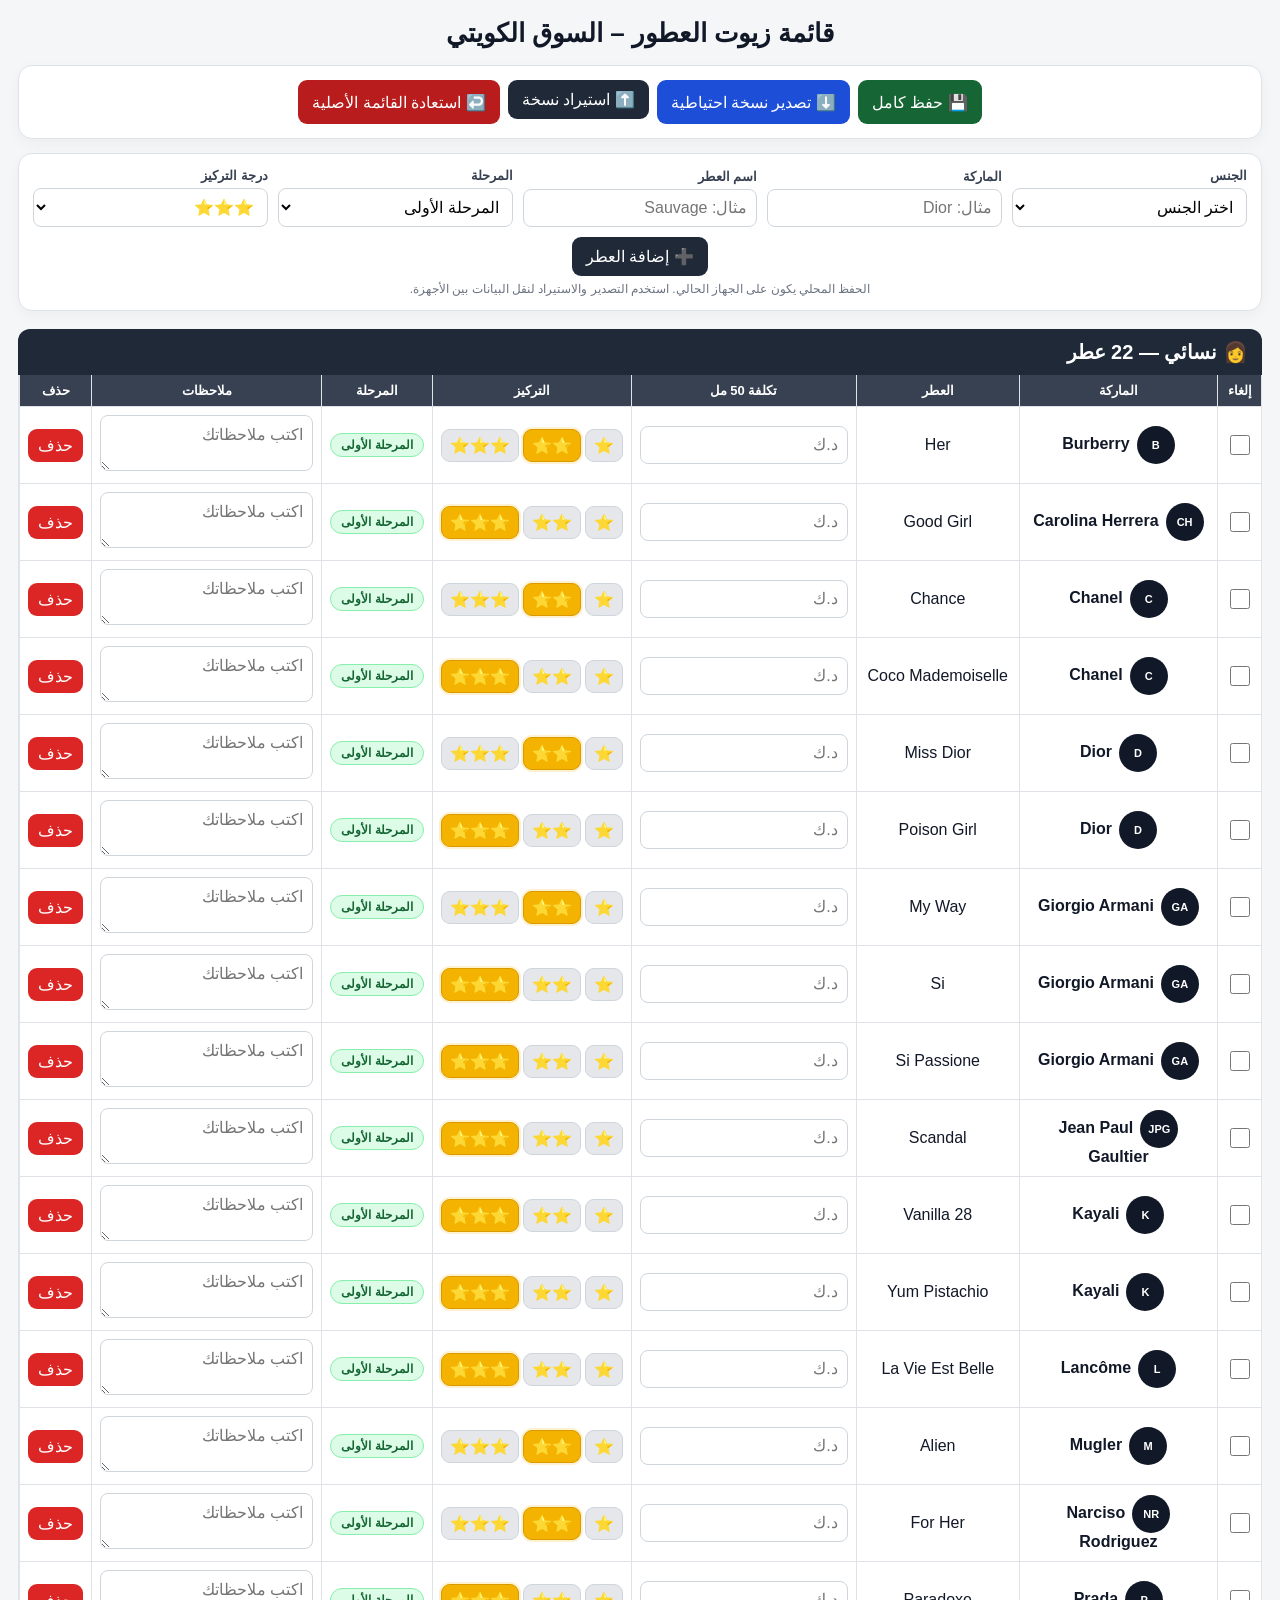
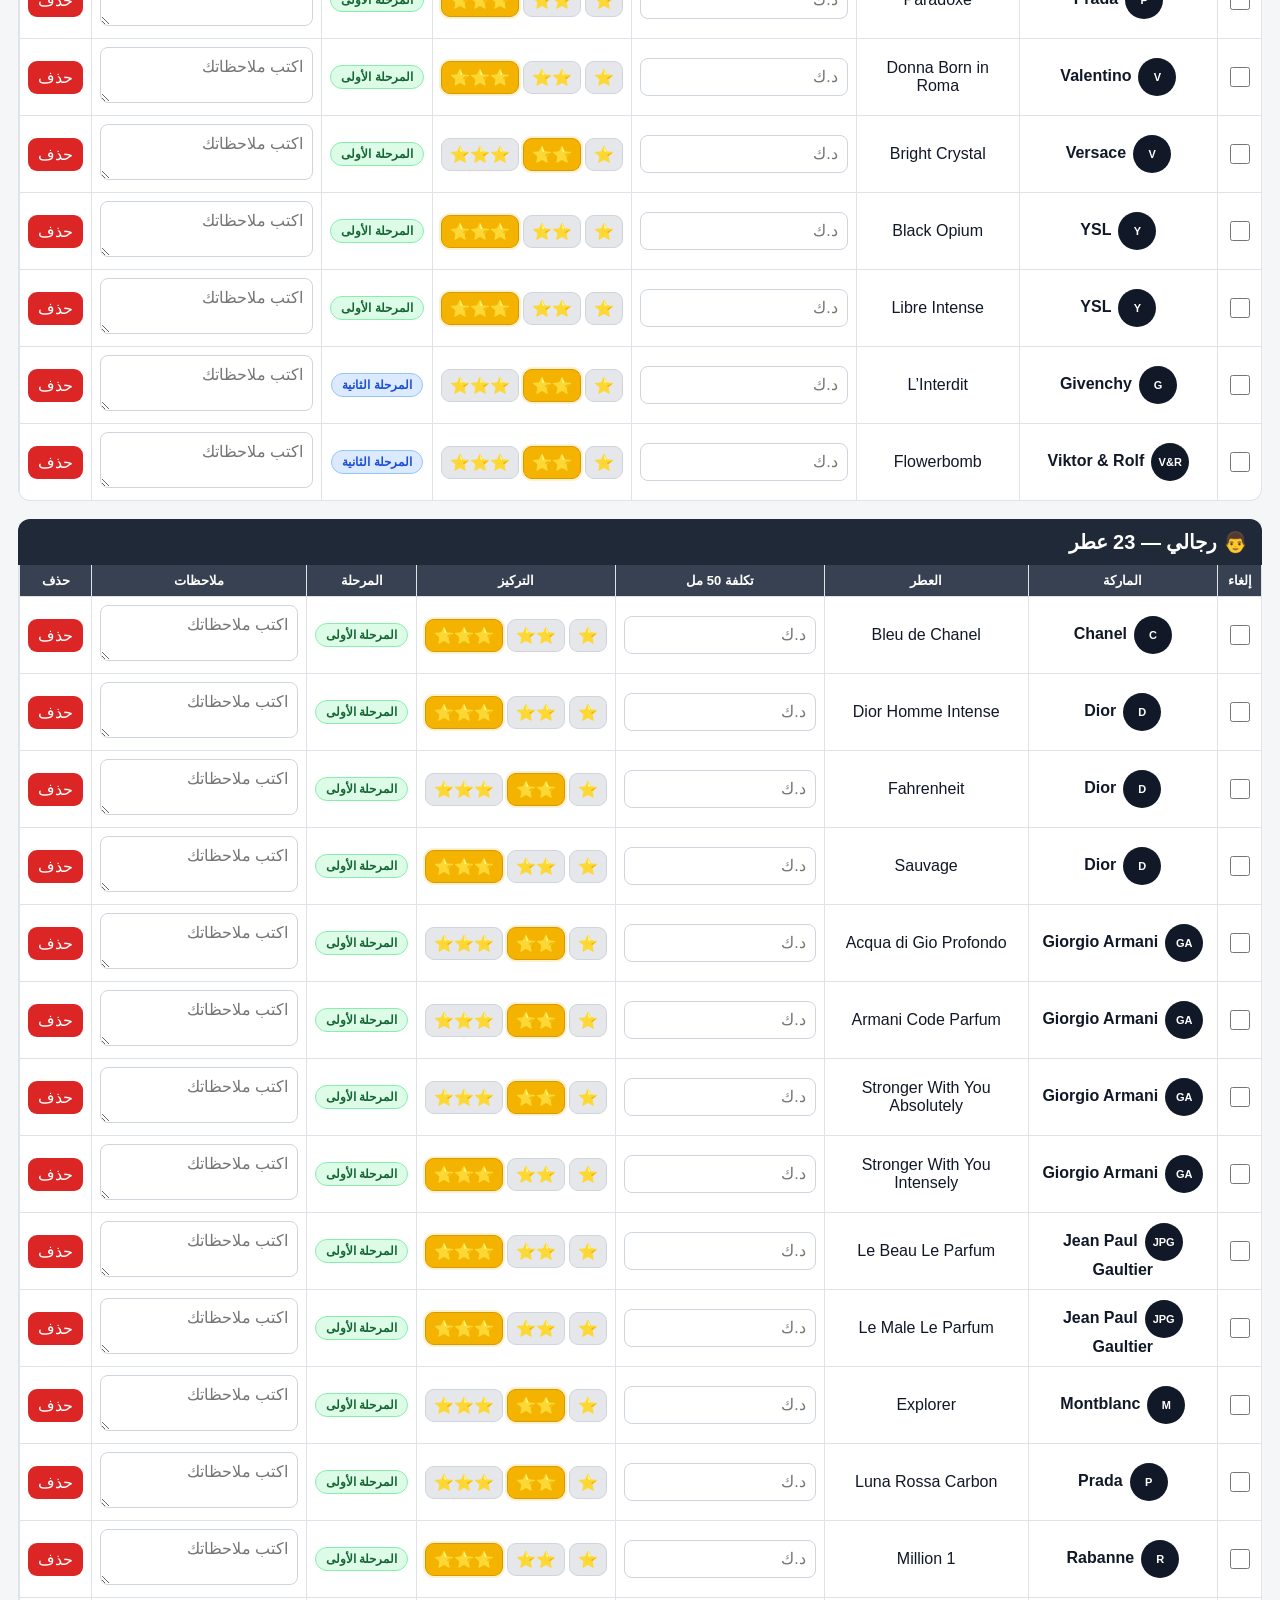
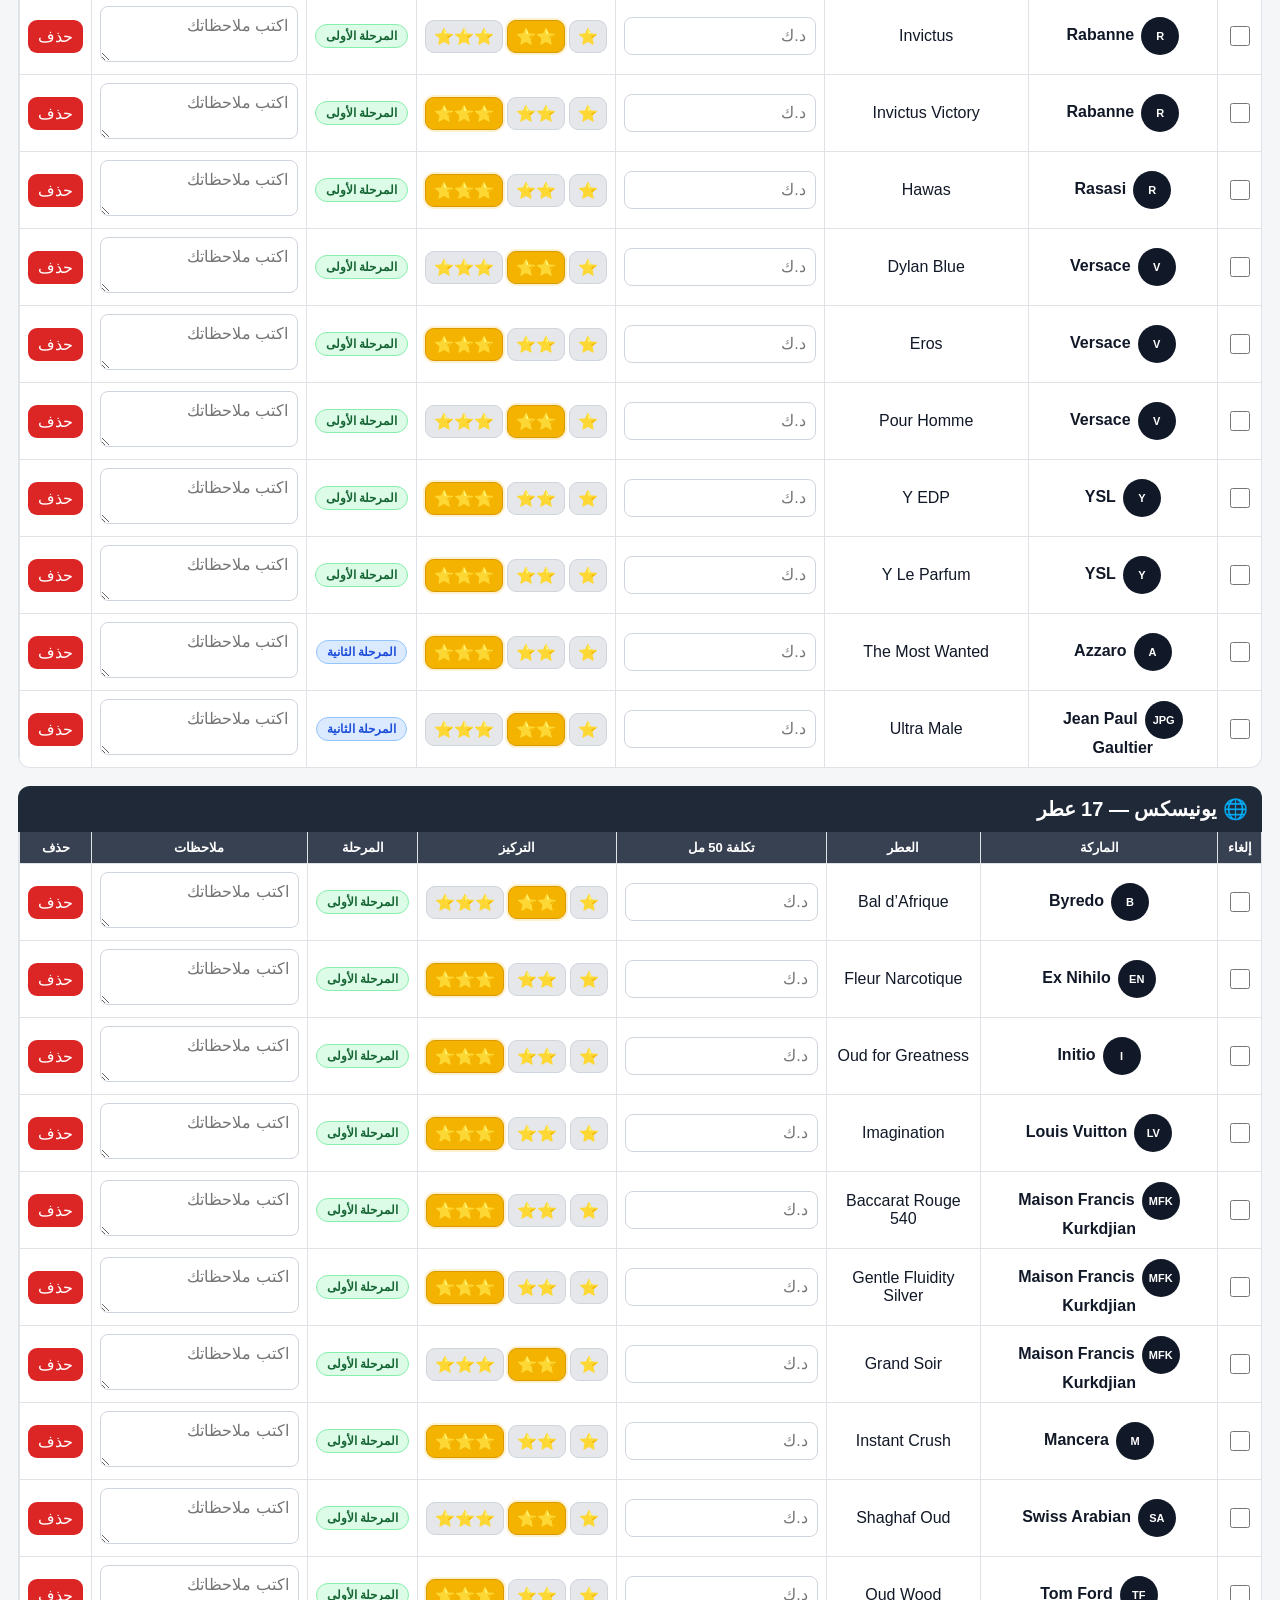
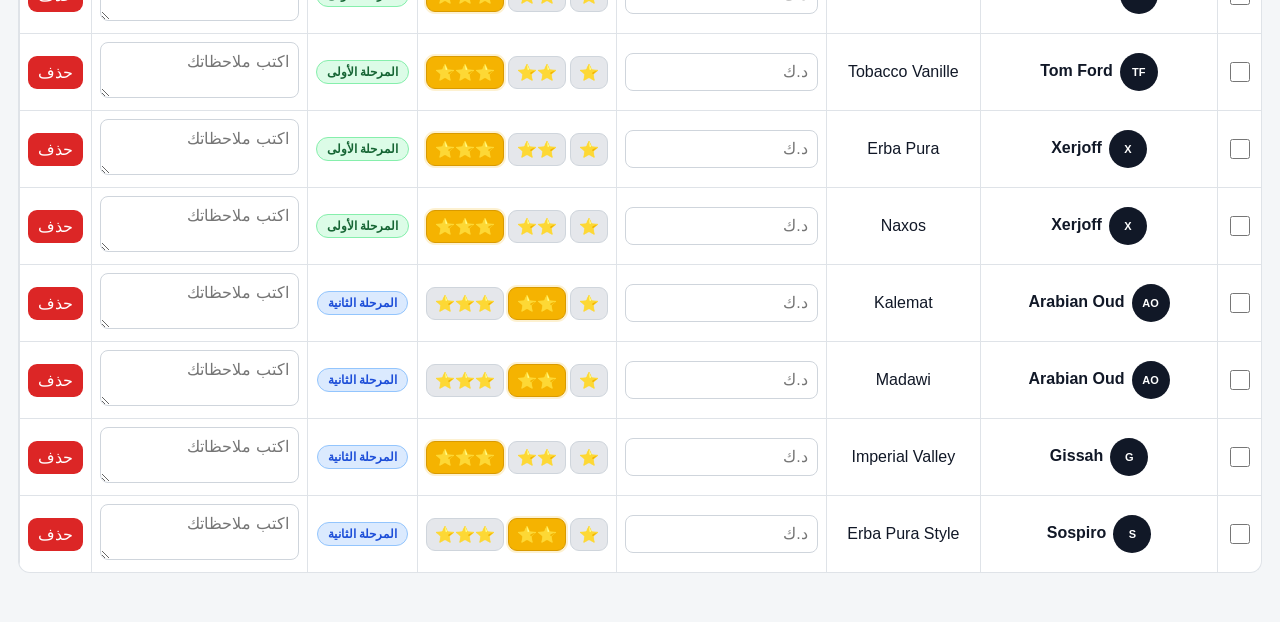
==== market-list.html @ 4e403235 "fixes and making tabs" ====
<!DOCTYPE html>
<html lang="ar" dir="rtl">
<head>
  <meta charset="UTF-8" />
  <meta name="viewport" content="width=device-width, initial-scale=1.0" />
  <title>قائمة عطور السوق الكويتي</title>
  <style>
    :root{--bg:#f4f6f8;--card:#ffffff;--dark:#1f2937;--muted:#6b7280;--border:#dfe3e8;--gold:#f5b301;--danger:#b91c1c;--success:#166534}
    *{box-sizing:border-box}
    body{margin:0;padding:18px;font-family:Tahoma,Arial,sans-serif;background:var(--bg);color:#111827}
    .container{max-width:1500px;margin:auto}
    h1{text-align:center;margin:0 0 16px;font-size:26px}
    .toolbar,.add-card{background:var(--card);border:1px solid var(--border);border-radius:14px;padding:14px;margin-bottom:14px;box-shadow:0 4px 14px rgba(0,0,0,.04)}
    .toolbar{display:flex;flex-wrap:wrap;justify-content:center;gap:8px}
    button,.file-label{border:0;border-radius:9px;padding:10px 14px;font:inherit;cursor:pointer;background:var(--dark);color:#fff}
    button:hover,.file-label:hover{opacity:.9}
    .save-btn{background:var(--success)}.export-btn{background:#1d4ed8}.reset-btn{background:var(--danger)}
    .file-label input{display:none}
    .add-grid{display:grid;grid-template-columns:repeat(5,minmax(140px,1fr));gap:10px;align-items:end}
    label{display:block;font-size:13px;color:#374151;margin-bottom:5px;font-weight:bold}
    input,select,textarea{width:100%;border:1px solid #cfd5dc;border-radius:8px;padding:9px;font:inherit;background:#fff}
    textarea{min-height:54px;resize:vertical}
    .section{margin-top:18px}
    .section-title{background:var(--dark);color:white;padding:11px 14px;border-radius:12px 12px 0 0;margin:0;font-size:20px}
    .table-wrap{overflow-x:auto;background:white;border:1px solid var(--border);border-top:0;border-radius:0 0 12px 12px}
    table{width:100%;min-width:1040px;border-collapse:collapse}
    th,td{border-bottom:1px solid var(--border);border-left:1px solid var(--border);padding:8px;text-align:center;vertical-align:middle}
    th{position:sticky;top:0;z-index:2;background:#374151;color:#fff;font-size:13px}
    tr:last-child td{border-bottom:0}
    .brand-cell{min-width:120px;font-weight:bold}
    .brand-badge{display:inline-flex;align-items:center;justify-content:center;min-width:38px;height:38px;border-radius:50%;background:#111827;color:#fff;font-size:11px;padding:0 7px;margin-left:7px}
    .star-group{display:flex;gap:4px;justify-content:center;white-space:nowrap}
    .star-button{background:#e5e7eb;color:#6b7280;border:1px solid #cfd5dc;padding:6px 8px;min-width:38px}
    .star-button.active{background:var(--gold);color:#111827;border-color:#d99a00;box-shadow:0 0 0 2px rgba(245,179,1,.18)}
    .cancel-box{width:20px;height:20px;accent-color:#dc2626}
    tr.canceled{opacity:.46;background:#f3f4f6}
    tr.canceled .perfume-name{text-decoration:line-through}
    .delete-button{background:#dc2626;padding:7px 10px}
    .stage-tag{display:inline-block;border-radius:999px;padding:4px 10px;font-size:12px;font-weight:bold;white-space:nowrap}
    .stage-one{background:#dcfce7;color:#166534;border:1px solid #86efac}
    .stage-two{background:#dbeafe;color:#1d4ed8;border:1px solid #93c5fd}
    .status{text-align:center;min-height:23px;margin-top:8px;color:var(--success);font-weight:bold}
    .hint{margin:6px 0 0;color:var(--muted);font-size:12px;text-align:center}
    @media(max-width:900px){.add-grid{grid-template-columns:1fr 1fr}}
    @media(max-width:540px){body{padding:9px}.add-grid{grid-template-columns:1fr}h1{font-size:21px}}
  </style>
</head>
<body>
<div class="container">
  <h1>قائمة زيوت العطور – السوق الكويتي</h1>

  <div class="toolbar">
    <button class="save-btn" onclick="saveAll()">💾 حفظ كامل</button>
    <button class="export-btn" onclick="exportData()">⬇️ تصدير نسخة احتياطية</button>
    <label class="file-label">⬆️ استيراد نسخة
      <input id="importFile" type="file" accept=".json,application/json" onchange="importData(event)">
    </label>
    <button class="reset-btn" onclick="resetToDefault()">↩️ استعادة القائمة الأصلية</button>
  </div>

  <div class="add-card">
    <div class="add-grid">
      <div><label for="newGender">الجنس</label><select id="newGender"><option value="">اختر الجنس</option><option value="نسائي">👩 نسائي</option><option value="رجالي">👨 رجالي</option><option value="يونيسكس">🌐 يونيسكس</option></select></div>
      <div><label for="newBrand">الماركة</label><input id="newBrand" placeholder="مثال: Dior"></div>
      <div><label for="newName">اسم العطر</label><input id="newName" placeholder="مثال: Sauvage"></div>
      <div><label for="newStage">المرحلة</label><select id="newStage"><option value="المرحلة الأولى">المرحلة الأولى</option><option value="المرحلة الثانية">المرحلة الثانية</option></select></div>
      <div><label for="newPriority">درجة التركيز</label><select id="newPriority"><option value="3">⭐⭐⭐</option><option value="2">⭐⭐</option><option value="1">⭐</option></select></div>
    </div>
    <div style="text-align:center;margin-top:10px"><button onclick="addPerfume()">➕ إضافة العطر</button></div>
    <div class="hint">الحفظ المحلي يكون على الجهاز الحالي. استخدم التصدير والاستيراد لنقل البيانات بين الأجهزة.</div>
  </div>

  <div id="sections"></div>
  <div id="status" class="status"></div>
</div>

<script>
const STORAGE_KEY = "kuwait_perfume_manager_v3";

const defaultPerfumes = [
  {id:"w01",gender:"نسائي",brand:"YSL",name:"Libre Intense",priority:3,stage:"المرحلة الأولى"},
  {id:"w02",gender:"نسائي",brand:"Carolina Herrera",name:"Good Girl",priority:3,stage:"المرحلة الأولى"},
  {id:"w03",gender:"نسائي",brand:"Lancôme",name:"La Vie Est Belle",priority:3,stage:"المرحلة الأولى"},
  {id:"w04",gender:"نسائي",brand:"Giorgio Armani",name:"Si",priority:3,stage:"المرحلة الأولى"},
  {id:"w05",gender:"نسائي",brand:"YSL",name:"Black Opium",priority:3,stage:"المرحلة الأولى"},
  {id:"w06",gender:"نسائي",brand:"Prada",name:"Paradoxe",priority:3,stage:"المرحلة الأولى"},
  {id:"w07",gender:"نسائي",brand:"Burberry",name:"Her",priority:2,stage:"المرحلة الأولى"},
  {id:"w08",gender:"نسائي",brand:"Chanel",name:"Coco Mademoiselle",priority:3,stage:"المرحلة الأولى"},
  {id:"w09",gender:"نسائي",brand:"Dior",name:"Miss Dior",priority:2,stage:"المرحلة الأولى"},
  {id:"w10",gender:"نسائي",brand:"Giorgio Armani",name:"My Way",priority:2,stage:"المرحلة الأولى"},
  {id:"w11",gender:"نسائي",brand:"Mugler",name:"Alien",priority:2,stage:"المرحلة الأولى"},
  {id:"w12",gender:"نسائي",brand:"Kayali",name:"Vanilla 28",priority:3,stage:"المرحلة الأولى"},
  {id:"w13",gender:"نسائي",brand:"Chanel",name:"Chance",priority:2,stage:"المرحلة الأولى"},
  {id:"w14",gender:"نسائي",brand:"Versace",name:"Bright Crystal",priority:2,stage:"المرحلة الأولى"},
  {id:"w15",gender:"نسائي",brand:"Narciso Rodriguez",name:"For Her",priority:2,stage:"المرحلة الأولى"},
  {id:"w16",gender:"نسائي",brand:"Valentino",name:"Donna Born in Roma",priority:3,stage:"المرحلة الأولى"},
  {id:"m01",gender:"رجالي",brand:"Dior",name:"Sauvage",priority:3,stage:"المرحلة الأولى"},
  {id:"m02",gender:"رجالي",brand:"Chanel",name:"Bleu de Chanel",priority:3,stage:"المرحلة الأولى"},
  {id:"m03",gender:"رجالي",brand:"YSL",name:"Y EDP",priority:3,stage:"المرحلة الأولى"},
  {id:"m04",gender:"رجالي",brand:"Rabanne",name:"1 Million",priority:3,stage:"المرحلة الأولى"},
  {id:"m05",gender:"رجالي",brand:"Giorgio Armani",name:"Stronger With You Intensely",priority:3,stage:"المرحلة الأولى"},
  {id:"m06",gender:"رجالي",brand:"Jean Paul Gaultier",name:"Le Male Le Parfum",priority:3,stage:"المرحلة الأولى"},
  {id:"m07",gender:"رجالي",brand:"Versace",name:"Dylan Blue",priority:2,stage:"المرحلة الأولى"},
  {id:"m08",gender:"رجالي",brand:"Giorgio Armani",name:"Acqua di Gio Profondo",priority:2,stage:"المرحلة الأولى"},
  {id:"m09",gender:"رجالي",brand:"Montblanc",name:"Explorer",priority:2,stage:"المرحلة الأولى"},
  {id:"m10",gender:"رجالي",brand:"Prada",name:"Luna Rossa Carbon",priority:2,stage:"المرحلة الأولى"},
  {id:"m11",gender:"رجالي",brand:"Versace",name:"Pour Homme",priority:2,stage:"المرحلة الأولى"},
  {id:"m12",gender:"رجالي",brand:"Rabanne",name:"Invictus",priority:2,stage:"المرحلة الأولى"},
  {id:"m13",gender:"رجالي",brand:"Rasasi",name:"Hawas",priority:3,stage:"المرحلة الأولى"},
  {id:"m14",gender:"رجالي",brand:"Giorgio Armani",name:"Stronger With You Absolutely",priority:2,stage:"المرحلة الأولى"},
  {id:"m15",gender:"رجالي",brand:"Giorgio Armani",name:"Armani Code Parfum",priority:2,stage:"المرحلة الأولى"},
  {id:"m16",gender:"رجالي",brand:"Dior",name:"Dior Homme Intense",priority:3,stage:"المرحلة الأولى"},
  {id:"u01",gender:"يونيسكس",brand:"Maison Francis Kurkdjian",name:"Baccarat Rouge 540",priority:3,stage:"المرحلة الأولى"},
  {id:"u02",gender:"يونيسكس",brand:"Louis Vuitton",name:"Imagination",priority:3,stage:"المرحلة الأولى"},
  {id:"u03",gender:"يونيسكس",brand:"Tom Ford",name:"Tobacco Vanille",priority:3,stage:"المرحلة الأولى"},
  {id:"u04",gender:"يونيسكس",brand:"Tom Ford",name:"Oud Wood",priority:3,stage:"المرحلة الأولى"},
  {id:"u05",gender:"يونيسكس",brand:"Mancera",name:"Instant Crush",priority:3,stage:"المرحلة الأولى"},
  {id:"u06",gender:"يونيسكس",brand:"Xerjoff",name:"Erba Pura",priority:3,stage:"المرحلة الأولى"},
  {id:"u07",gender:"يونيسكس",brand:"Maison Francis Kurkdjian",name:"Grand Soir",priority:2,stage:"المرحلة الأولى"},
  {id:"u08",gender:"يونيسكس",brand:"Swiss Arabian",name:"Shaghaf Oud",priority:2,stage:"المرحلة الأولى"},
  {id:"p201",gender:"نسائي",brand:"Givenchy",name:"L’Interdit",priority:2,stage:"المرحلة الثانية"},
  {id:"p202",gender:"نسائي",brand:"Viktor & Rolf",name:"Flowerbomb",priority:2,stage:"المرحلة الثانية"},
  {id:"p203",gender:"رجالي",brand:"Azzaro",name:"The Most Wanted",priority:3,stage:"المرحلة الثانية"},
  {id:"p204",gender:"رجالي",brand:"Jean Paul Gaultier",name:"Ultra Male",priority:2,stage:"المرحلة الثانية"},
  {id:"p205",gender:"يونيسكس",brand:"Sospiro",name:"Erba Pura Style",priority:2,stage:"المرحلة الثانية"},
  {id:"p206",gender:"يونيسكس",brand:"Arabian Oud",name:"Kalemat",priority:2,stage:"المرحلة الثانية"},
  {id:"p207",gender:"يونيسكس",brand:"Arabian Oud",name:"Madawi",priority:2,stage:"المرحلة الثانية"},
  {id:"p208",gender:"يونيسكس",brand:"Gissah",name:"Imperial Valley",priority:3,stage:"المرحلة الثانية"}
,
  {id:"w17",gender:"نسائي",brand:"Jean Paul Gaultier",name:"Scandal",priority:3,stage:"المرحلة الأولى"},
  {id:"w18",gender:"نسائي",brand:"Dior",name:"Poison Girl",priority:3,stage:"المرحلة الأولى"},
  {id:"w19",gender:"نسائي",brand:"Giorgio Armani",name:"Si Passione",priority:3,stage:"المرحلة الأولى"},
  {id:"w20",gender:"نسائي",brand:"Kayali",name:"Yum Pistachio",priority:3,stage:"المرحلة الأولى"},

  {id:"m17",gender:"رجالي",brand:"Versace",name:"Eros",priority:3,stage:"المرحلة الأولى"},
  {id:"m18",gender:"رجالي",brand:"YSL",name:"Y Le Parfum",priority:3,stage:"المرحلة الأولى"},
  {id:"m19",gender:"رجالي",brand:"Rabanne",name:"Invictus Victory",priority:3,stage:"المرحلة الأولى"},
  {id:"m20",gender:"رجالي",brand:"Dior",name:"Fahrenheit",priority:2,stage:"المرحلة الأولى"},
  {id:"m21",gender:"رجالي",brand:"Jean Paul Gaultier",name:"Le Beau Le Parfum",priority:3,stage:"المرحلة الأولى"},

  {id:"u09",gender:"يونيسكس",brand:"Maison Francis Kurkdjian",name:"Gentle Fluidity Silver",priority:3,stage:"المرحلة الأولى"},
  {id:"u10",gender:"يونيسكس",brand:"Initio",name:"Oud for Greatness",priority:3,stage:"المرحلة الأولى"},
  {id:"u11",gender:"يونيسكس",brand:"Byredo",name:"Bal d’Afrique",priority:2,stage:"المرحلة الأولى"},
  {id:"u12",gender:"يونيسكس",brand:"Ex Nihilo",name:"Fleur Narcotique",priority:3,stage:"المرحلة الأولى"},
  {id:"u13",gender:"يونيسكس",brand:"Xerjoff",name:"Naxos",priority:3,stage:"المرحلة الأولى"},

];

function cloneDefaults(){
  return defaultPerfumes.map(item => ({...item,cost50:"",notes:"",canceled:false}));
}

let perfumes = loadData();

function loadData(){
  try{
    const saved = localStorage.getItem(STORAGE_KEY);
    if(saved){
      const parsed = JSON.parse(saved);
      if(Array.isArray(parsed)) return parsed.map(p => {
        const {cost100, ...rest} = p;
        return {...rest, cost50:p.cost50 ?? "", notes:p.notes ?? "", canceled:Boolean(p.canceled)};
      });
    }
  }catch(e){}
  return cloneDefaults();
}

function saveToStorage(showMessage=false){
  localStorage.setItem(STORAGE_KEY, JSON.stringify(perfumes));
  if(showMessage) flash("تم حفظ جميع البيانات ✔");
}

function escapeHtml(value){
  return String(value ?? "").replaceAll("&","&amp;").replaceAll("<","&lt;").replaceAll(">","&gt;").replaceAll('"',"&quot;").replaceAll("'","&#039;");
}

function brandInitials(brand){
  return brand.split(/\s+/).filter(Boolean).slice(0,3).map(x => x[0]).join("").toUpperCase();
}

function genderIcon(gender){
  return gender === "نسائي" ? "👩" : gender === "رجالي" ? "👨" : "🌐";
}

function updateField(id, field, value){
  const item = perfumes.find(p => p.id === id);
  if(!item) return;
  item[field] = value;
  saveToStorage(false);
}

function setPriority(id, value){
  const item = perfumes.find(p => p.id === id);
  if(!item) return;
  item.priority = Number(value);
  saveToStorage(false);
  render();
}

function toggleCancel(id, checked){
  const item = perfumes.find(p => p.id === id);
  if(!item) return;
  item.canceled = checked;
  saveToStorage(false);
  render();
}

function deletePerfume(id){
  const item = perfumes.find(p => p.id === id);
  if(!item) return;
  if(!confirm(`حذف العطر: ${item.name}؟`)) return;
  perfumes = perfumes.filter(p => p.id !== id);
  saveToStorage(false);
  render();
}

function renderStarButtons(item){
  return [1,2,3].map(value => `
    <button type="button" class="star-button ${item.priority === value ? "active" : ""}" onclick="setPriority('${item.id}',${value})" title="${value} نجمة">
      ${"⭐".repeat(value)}
    </button>
  `).join("");
}

function stageClass(stage){
  return stage === "المرحلة الأولى" ? "stage-one" : "stage-two";
}

function rowHtml(item){
  return `
    <tr class="${item.canceled ? "canceled" : ""}">
      <td><input class="cancel-box" type="checkbox" ${item.canceled ? "checked" : ""} onchange="toggleCancel('${item.id}',this.checked)"></td>
      <td class="brand-cell"><span class="brand-badge">${escapeHtml(brandInitials(item.brand))}</span>${escapeHtml(item.brand)}</td>
      <td class="perfume-name">${escapeHtml(item.name)}</td>
      <td><input type="number" min="0" step="0.001" value="${escapeHtml(item.cost50)}" placeholder="د.ك" oninput="updateField('${item.id}','cost50',this.value)"></td>
      <td><div class="star-group">${renderStarButtons(item)}</div></td>
      <td><span class="stage-tag ${stageClass(item.stage)}">${escapeHtml(item.stage)}</span></td>
      <td><textarea placeholder="اكتب ملاحظاتك" oninput="updateField('${item.id}','notes',this.value)">${escapeHtml(item.notes)}</textarea></td>
      <td><button class="delete-button" onclick="deletePerfume('${item.id}')">حذف</button></td>
    </tr>
  `;
}

function buildTable(items){
  return `
    <div class="table-wrap">
      <table>
        <thead>
          <tr>
            <th>إلغاء</th>
            <th>الماركة</th>
            <th>العطر</th>
            <th>تكلفة 50 مل</th>
            <th>التركيز</th>
            <th>المرحلة</th>
            <th>ملاحظات</th>
            <th>حذف</th>
          </tr>
        </thead>
        <tbody>${items.map(rowHtml).join("")}</tbody>
      </table>
    </div>
  `;
}

function render(){
  const groups = ["نسائي","رجالي","يونيسكس"];
  const container = document.getElementById("sections");
  container.innerHTML = groups.map(gender => {
    const items = perfumes.filter(p => p.gender === gender).sort((a,b) => {
      if(a.stage !== b.stage) return a.stage.localeCompare(b.stage,"ar");
      if(a.brand !== b.brand) return a.brand.localeCompare(b.brand,"ar");
      return a.name.localeCompare(b.name,"ar");
    });
    return `<section class="section"><h2 class="section-title">${genderIcon(gender)} ${gender} — ${items.length} عطر</h2>${buildTable(items)}</section>`;
  }).join("");
}

function addPerfume(){
  const gender = document.getElementById("newGender").value;
  const brand = document.getElementById("newBrand").value.trim();
  const name = document.getElementById("newName").value.trim();
  const stage = document.getElementById("newStage").value;
  const priority = Number(document.getElementById("newPriority").value);
  if(!gender || !brand || !name){alert("اختر الجنس واكتب الماركة واسم العطر.");return}
  perfumes.push({id:"custom_" + Date.now(),gender,brand,name,stage,priority,cost50:"",notes:"",canceled:false});
  saveToStorage(false);
  document.getElementById("newGender").value = "";
  document.getElementById("newBrand").value = "";
  document.getElementById("newName").value = "";
  render();
  flash("تمت إضافة العطر ✔");
}

function saveAll(){saveToStorage(true)}

function exportData(){
  saveToStorage(false);
  const payload = {app:"Kuwait Perfume Manager",exportedAt:new Date().toISOString(),perfumes};
  const blob = new Blob([JSON.stringify(payload,null,2)], {type:"application/json;charset=utf-8"});
  const url = URL.createObjectURL(blob);
  const a = document.createElement("a");
  a.href = url;
  a.download = "kuwait-perfumes-backup.json";
  document.body.appendChild(a);
  a.click();
  a.remove();
  URL.revokeObjectURL(url);
  flash("تم تصدير النسخة الاحتياطية ✔");
}

function importData(event){
  const file = event.target.files?.[0];
  if(!file) return;
  const reader = new FileReader();
  reader.onload = () => {
    try{
      const parsed = JSON.parse(reader.result);
      const imported = Array.isArray(parsed) ? parsed : parsed.perfumes;
      if(!Array.isArray(imported)) throw new Error("صيغة غير صحيحة");
      perfumes = imported.map((p,index) => ({
        id:p.id || `imported_${Date.now()}_${index}`,
        gender:p.gender || "يونيسكس",
        brand:p.brand || "",
        name:p.name || "",
        stage:p.stage || "المرحلة الأولى",
        priority:Number(p.priority) || 1,
        cost50:p.cost50 ?? "",
        notes:p.notes ?? "",
        canceled:Boolean(p.canceled)
      }));
      saveToStorage(false);
      render();
      flash("تم استيراد البيانات بنجاح ✔");
    }catch(error){
      alert("تعذر استيراد الملف. تأكد أنه ملف النسخة الاحتياطية الصحيح.");
    }finally{
      event.target.value = "";
    }
  };
  reader.readAsText(file,"UTF-8");
}

function resetToDefault(){
  if(!confirm("سيتم حذف التعديلات الحالية وإرجاع القائمة الأصلية. هل أنت متأكد؟")) return;
  perfumes = cloneDefaults();
  saveToStorage(false);
  render();
  flash("تمت استعادة القائمة الأصلية ✔");
}

function flash(message){
  const el = document.getElementById("status");
  el.textContent = message;
  clearTimeout(window.__flashTimer);
  window.__flashTimer = setTimeout(() => el.textContent = "", 2500);
}

render();
</script>
</body>
</html>
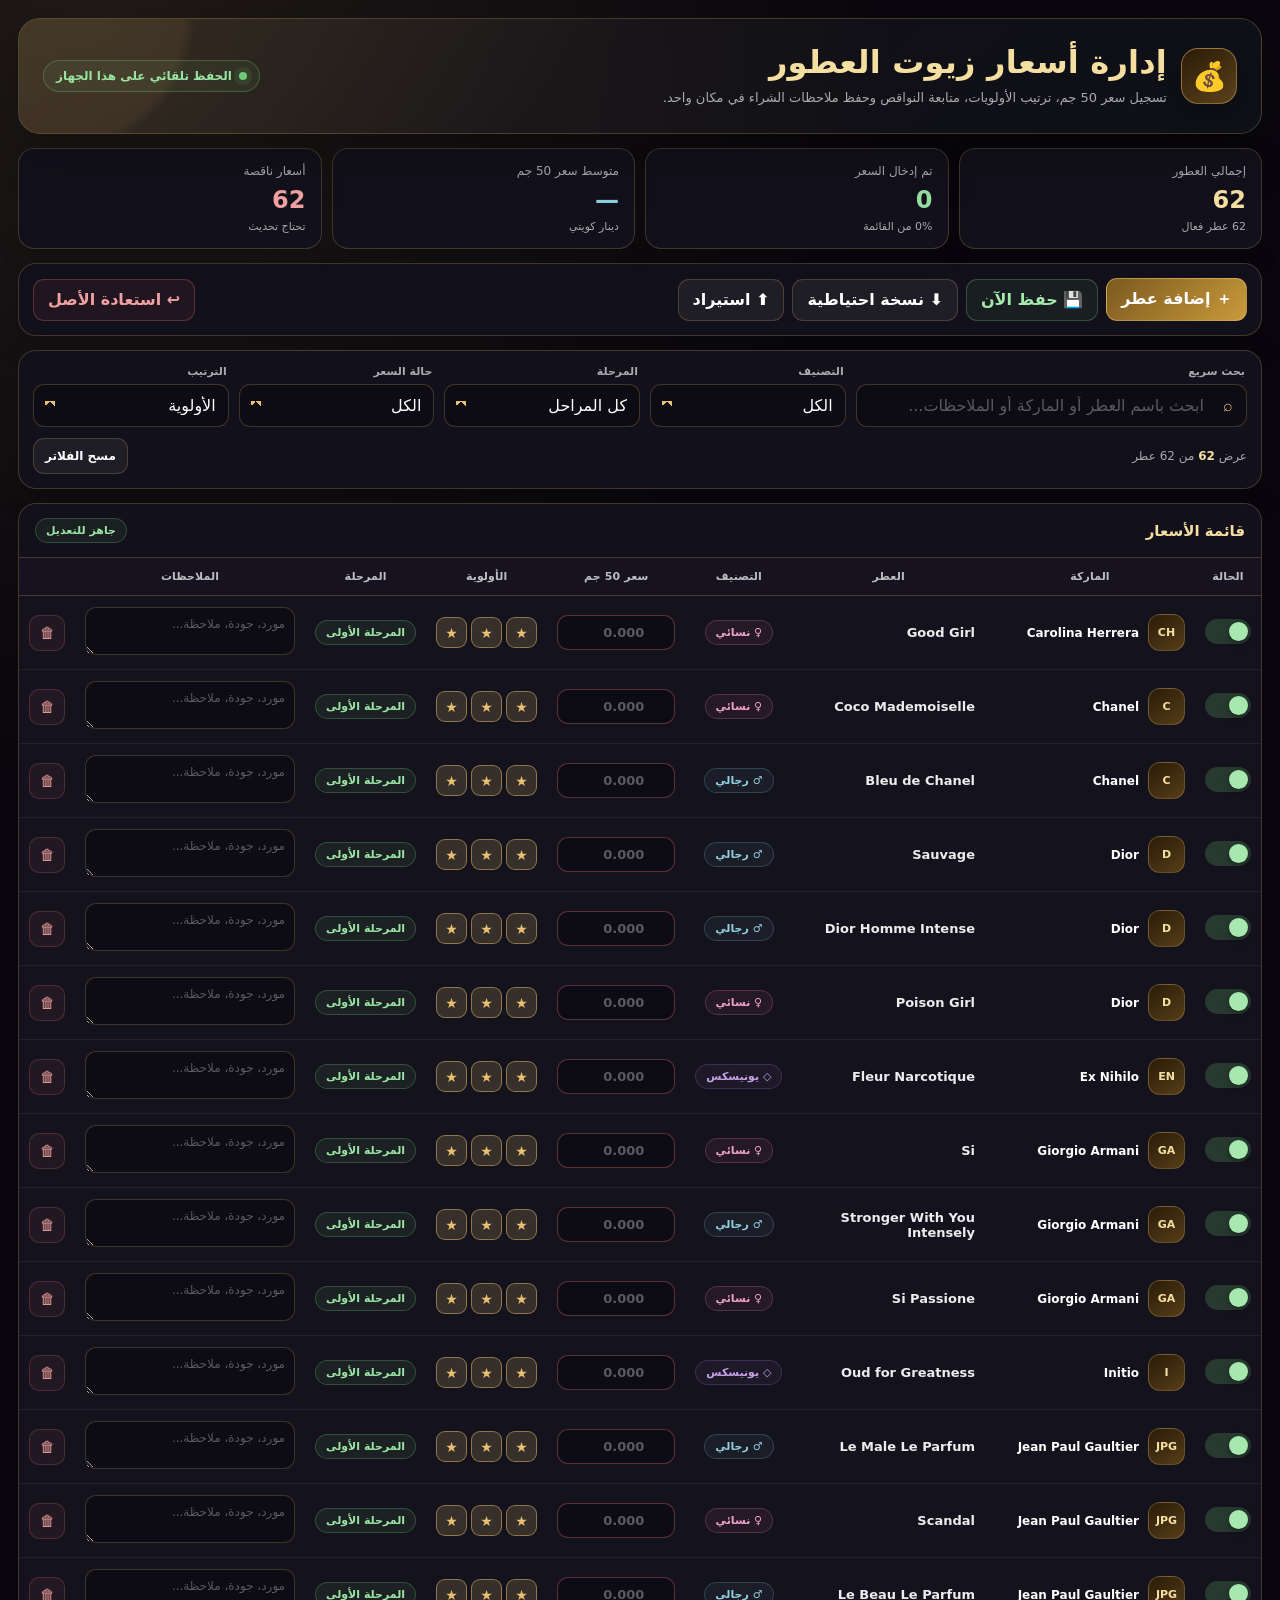
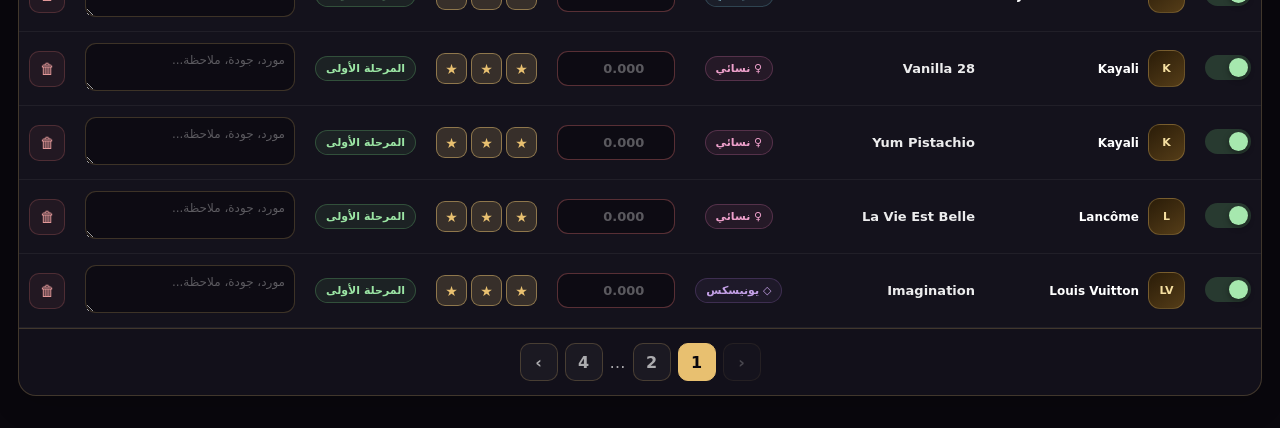
==== commit a5c802bf: "no printer" ====
--- a/market-list.html
+++ b/market-list.html
@@ -2,81 +2,186 @@
 <html lang="ar" dir="rtl">
 <head>
   <meta charset="UTF-8" />
-  <meta name="viewport" content="width=device-width, initial-scale=1.0" />
-  <title>قائمة عطور السوق الكويتي</title>
+  <meta name="viewport" content="width=device-width,initial-scale=1,viewport-fit=cover" />
+  <meta name="theme-color" content="#09070d" />
+  <title>إدارة أسعار زيوت العطور</title>
   <style>
-    :root{--bg:#f4f6f8;--card:#ffffff;--dark:#1f2937;--muted:#6b7280;--border:#dfe3e8;--gold:#f5b301;--danger:#b91c1c;--success:#166534}
+    :root{
+      --bg:#09070d;--surface:#12101a;--surface-2:#17141f;--surface-3:#1d1927;
+      --gold:#e8c070;--gold-soft:#f5dfa0;--text:#fff;--muted:rgba(255,255,255,.64);
+      --line:rgba(232,192,112,.22);--line-strong:rgba(232,192,112,.46);
+      --green:#6ec878;--red:#e87777;--blue:#6eb5c8;--purple:#9e6ec8;
+      --shadow:0 18px 50px rgba(0,0,0,.28);
+    }
     *{box-sizing:border-box}
-    body{margin:0;padding:18px;font-family:Tahoma,Arial,sans-serif;background:var(--bg);color:#111827}
-    .container{max-width:1500px;margin:auto}
-    h1{text-align:center;margin:0 0 16px;font-size:26px}
-    .toolbar,.add-card{background:var(--card);border:1px solid var(--border);border-radius:14px;padding:14px;margin-bottom:14px;box-shadow:0 4px 14px rgba(0,0,0,.04)}
-    .toolbar{display:flex;flex-wrap:wrap;justify-content:center;gap:8px}
-    button,.file-label{border:0;border-radius:9px;padding:10px 14px;font:inherit;cursor:pointer;background:var(--dark);color:#fff}
-    button:hover,.file-label:hover{opacity:.9}
-    .save-btn{background:var(--success)}.export-btn{background:#1d4ed8}.reset-btn{background:var(--danger)}
-    .file-label input{display:none}
-    .add-grid{display:grid;grid-template-columns:repeat(5,minmax(140px,1fr));gap:10px;align-items:end}
-    label{display:block;font-size:13px;color:#374151;margin-bottom:5px;font-weight:bold}
-    input,select,textarea{width:100%;border:1px solid #cfd5dc;border-radius:8px;padding:9px;font:inherit;background:#fff}
-    textarea{min-height:54px;resize:vertical}
-    .section{margin-top:18px}
-    .section-title{background:var(--dark);color:white;padding:11px 14px;border-radius:12px 12px 0 0;margin:0;font-size:20px}
-    .table-wrap{overflow-x:auto;background:white;border:1px solid var(--border);border-top:0;border-radius:0 0 12px 12px}
-    table{width:100%;min-width:1040px;border-collapse:collapse}
-    th,td{border-bottom:1px solid var(--border);border-left:1px solid var(--border);padding:8px;text-align:center;vertical-align:middle}
-    th{position:sticky;top:0;z-index:2;background:#374151;color:#fff;font-size:13px}
-    tr:last-child td{border-bottom:0}
-    .brand-cell{min-width:120px;font-weight:bold}
-    .brand-badge{display:inline-flex;align-items:center;justify-content:center;min-width:38px;height:38px;border-radius:50%;background:#111827;color:#fff;font-size:11px;padding:0 7px;margin-left:7px}
-    .star-group{display:flex;gap:4px;justify-content:center;white-space:nowrap}
-    .star-button{background:#e5e7eb;color:#6b7280;border:1px solid #cfd5dc;padding:6px 8px;min-width:38px}
-    .star-button.active{background:var(--gold);color:#111827;border-color:#d99a00;box-shadow:0 0 0 2px rgba(245,179,1,.18)}
-    .cancel-box{width:20px;height:20px;accent-color:#dc2626}
-    tr.canceled{opacity:.46;background:#f3f4f6}
-    tr.canceled .perfume-name{text-decoration:line-through}
-    .delete-button{background:#dc2626;padding:7px 10px}
-    .stage-tag{display:inline-block;border-radius:999px;padding:4px 10px;font-size:12px;font-weight:bold;white-space:nowrap}
-    .stage-one{background:#dcfce7;color:#166534;border:1px solid #86efac}
-    .stage-two{background:#dbeafe;color:#1d4ed8;border:1px solid #93c5fd}
-    .status{text-align:center;min-height:23px;margin-top:8px;color:var(--success);font-weight:bold}
-    .hint{margin:6px 0 0;color:var(--muted);font-size:12px;text-align:center}
-    @media(max-width:900px){.add-grid{grid-template-columns:1fr 1fr}}
-    @media(max-width:540px){body{padding:9px}.add-grid{grid-template-columns:1fr}h1{font-size:21px}}
+    html{color-scheme:dark}
+    body{margin:0;padding:18px;font-family:"Segoe UI",Tahoma,system-ui,sans-serif;background:
+      radial-gradient(circle at 8% 0,rgba(232,192,112,.10),transparent 34%),var(--bg);color:var(--text);min-height:100vh}
+    button,input,select,textarea{font:inherit}
+    button{cursor:pointer}
+    .page{max-width:1420px;margin:auto}
+    .hero{position:relative;overflow:hidden;border:1px solid var(--line);border-radius:22px;padding:24px;margin-bottom:14px;background:linear-gradient(135deg,rgba(232,192,112,.12),rgba(255,255,255,.035) 45%,rgba(110,181,200,.06));box-shadow:var(--shadow)}
+    .hero:after{content:"";position:absolute;width:260px;height:260px;border-radius:50%;background:rgba(232,192,112,.08);left:-90px;top:-130px;filter:blur(4px)}
+    .hero-top{position:relative;z-index:1;display:flex;align-items:center;justify-content:space-between;gap:18px;flex-wrap:wrap}
+    .hero-copy{display:flex;gap:14px;align-items:center}
+    .hero-icon{width:56px;height:56px;display:grid;place-items:center;border-radius:17px;background:linear-gradient(145deg,#2a1b07,#5c421c);border:1px solid rgba(232,192,112,.45);font-size:28px;box-shadow:0 10px 26px rgba(0,0,0,.3)}
+    h1{font-size:clamp(22px,3vw,32px);margin:0;color:var(--gold-soft);letter-spacing:.2px}
+    .hero p{margin:6px 0 0;color:var(--muted);font-size:13px;line-height:1.7}
+    .sync-badge{display:inline-flex;align-items:center;gap:7px;border:1px solid rgba(110,200,120,.3);background:rgba(110,200,120,.08);color:#9be5a4;padding:8px 12px;border-radius:999px;font-size:12px;font-weight:700}
+    .sync-dot{width:8px;height:8px;border-radius:50%;background:var(--green);box-shadow:0 0 0 5px rgba(110,200,120,.10)}
+
+    .stats{display:grid;grid-template-columns:repeat(4,minmax(0,1fr));gap:10px;margin-bottom:14px}
+    .stat{background:var(--surface);border:1px solid var(--line);border-radius:16px;padding:15px;min-height:92px;box-shadow:0 8px 24px rgba(0,0,0,.14)}
+    .stat-label{font-size:12px;color:var(--muted);margin-bottom:10px}
+    .stat-value{font-size:24px;font-weight:850;color:var(--gold-soft);line-height:1}
+    .stat-sub{font-size:11px;color:var(--muted);margin-top:8px}
+    .stat.green .stat-value{color:#94dda0}.stat.blue .stat-value{color:#8ccfe0}.stat.red .stat-value{color:#efa0a0}
+
+    .panel{background:var(--surface);border:1px solid var(--line);border-radius:18px;padding:14px;margin-bottom:14px;box-shadow:0 10px 30px rgba(0,0,0,.16)}
+    .actions{display:flex;gap:8px;flex-wrap:wrap;align-items:center}
+    .btn,.file-btn{border:1px solid var(--line);border-radius:11px;padding:10px 14px;background:rgba(255,255,255,.055);color:var(--text);font-weight:700;transition:.18s;display:inline-flex;gap:7px;align-items:center;justify-content:center;min-height:42px}
+    .btn:hover,.file-btn:hover{border-color:var(--line-strong);transform:translateY(-1px);background:rgba(255,255,255,.085)}
+    .btn.primary{background:linear-gradient(135deg,#7b591f,#c99a3b);color:#fff;border-color:rgba(232,192,112,.5)}
+    .btn.success{color:#a6e8ae;border-color:rgba(110,200,120,.3);background:rgba(110,200,120,.08)}
+    .btn.danger{color:#f0a1a1;border-color:rgba(232,119,119,.28);background:rgba(232,119,119,.07)}
+    .btn.compact{padding:8px 11px;min-height:36px;font-size:12px}
+    .file-btn input{display:none}
+    .toolbar-space{flex:1}
+
+    .filter-grid{display:grid;grid-template-columns:minmax(240px,2fr) repeat(4,minmax(135px,1fr));gap:10px;align-items:end}
+    .field label{display:block;font-size:11px;color:var(--muted);margin:0 2px 6px;font-weight:650}
+    input,select,textarea{width:100%;border:1.5px solid var(--line);border-radius:11px;padding:11px 12px;background:#0d0b13;color:var(--text);outline:none;transition:.18s}
+    input:focus,select:focus,textarea:focus{border-color:var(--gold);box-shadow:0 0 0 3px rgba(232,192,112,.09)}
+    input::placeholder,textarea::placeholder{color:rgba(255,255,255,.32)}
+    select{appearance:none;background-image:linear-gradient(45deg,transparent 50%,var(--gold) 50%),linear-gradient(135deg,var(--gold) 50%,transparent 50%);background-position:16px calc(50% - 2px),11px calc(50% - 2px);background-size:5px 5px,5px 5px;background-repeat:no-repeat;padding-left:32px}
+    .search-wrap{position:relative}.search-wrap input{padding-right:42px}.search-icon{position:absolute;right:14px;bottom:12px;color:var(--gold);pointer-events:none}
+    .filter-foot{display:flex;justify-content:space-between;align-items:center;gap:10px;margin-top:11px;color:var(--muted);font-size:12px;flex-wrap:wrap}
+    .results-count strong{color:var(--gold-soft)}
+
+    .add-panel{display:none}.add-panel.open{display:block;animation:reveal .22s ease}
+    .section-title{display:flex;align-items:center;justify-content:space-between;gap:10px;margin-bottom:13px}
+    .section-title h2{margin:0;font-size:16px;color:var(--gold-soft)}
+    .add-grid{display:grid;grid-template-columns:repeat(6,minmax(130px,1fr));gap:10px;align-items:end}
+    .span-2{grid-column:span 2}
+    .hint{font-size:11px;color:var(--muted);line-height:1.65;margin-top:10px}
+
+    .table-panel{padding:0;overflow:hidden}
+    .table-head{display:flex;justify-content:space-between;align-items:center;padding:14px 16px;border-bottom:1px solid var(--line);gap:12px}
+    .table-head h2{margin:0;font-size:15px;color:var(--gold-soft)}
+    .table-wrap{overflow:auto;max-height:none}
+    table{width:100%;min-width:1120px;border-collapse:separate;border-spacing:0}
+    th{position:sticky;top:0;z-index:3;background:#16121f;color:rgba(255,255,255,.72);font-size:11px;text-transform:none;letter-spacing:.1px;padding:12px 10px;border-bottom:1px solid var(--line);white-space:nowrap}
+    td{padding:11px 10px;border-bottom:1px solid rgba(255,255,255,.055);vertical-align:middle;text-align:center;font-size:13px}
+    tbody tr{transition:.15s;background:rgba(255,255,255,.008)}
+    tbody tr:hover{background:rgba(232,192,112,.045)}
+    tbody tr.canceled{opacity:.48;background:rgba(232,119,119,.025)}
+    tbody tr.canceled .perfume-title{text-decoration:line-through}
+    .brand-box{display:flex;align-items:center;gap:9px;text-align:right;min-width:190px}
+    .brand-avatar{width:37px;height:37px;display:grid;place-items:center;flex:0 0 auto;border-radius:12px;background:linear-gradient(145deg,#2a1c08,#553d18);border:1px solid rgba(232,192,112,.28);color:var(--gold-soft);font-size:11px;font-weight:850}
+    .brand-name{font-size:12px;font-weight:700;color:#fff}.perfume-title{font-weight:750;text-align:right;min-width:170px;color:rgba(255,255,255,.92)}
+    .price-input{min-width:112px;text-align:center;font-weight:850;color:var(--gold-soft);padding:9px 8px}
+    .price-input.missing{border-color:rgba(232,119,119,.34);color:#efa0a0}
+    .priority{display:flex;gap:4px;justify-content:center;direction:ltr}
+    .star-btn{width:31px;height:31px;padding:0;border-radius:9px;border:1px solid rgba(255,255,255,.12);background:rgba(255,255,255,.045);color:rgba(255,255,255,.25);font-size:14px}
+    .star-btn.active{background:rgba(232,192,112,.17);border-color:rgba(232,192,112,.5);color:var(--gold)}
+    .pill{display:inline-flex;align-items:center;justify-content:center;border-radius:999px;padding:5px 10px;font-size:11px;font-weight:750;white-space:nowrap}
+    .stage-one{background:rgba(110,200,120,.09);border:1px solid rgba(110,200,120,.28);color:#9be5a4}
+    .stage-two{background:rgba(110,181,200,.09);border:1px solid rgba(110,181,200,.28);color:#93d6e7}
+    .gender-w{background:rgba(232,119,177,.08);border:1px solid rgba(232,119,177,.25);color:#eea0cb}
+    .gender-m{background:rgba(110,181,200,.08);border:1px solid rgba(110,181,200,.25);color:#91cfdf}
+    .gender-u{background:rgba(158,110,200,.08);border:1px solid rgba(158,110,200,.25);color:#c4a0e6}
+    .notes{min-width:210px;min-height:40px;resize:vertical;padding:9px;font-size:12px}
+    .status-toggle{width:46px;height:25px;border:0;border-radius:999px;background:rgba(110,200,120,.22);position:relative;padding:0}
+    .status-toggle:before{content:"";position:absolute;width:19px;height:19px;border-radius:50%;background:#a6e8ae;right:3px;top:3px;transition:.2s;box-shadow:0 2px 6px rgba(0,0,0,.4)}
+    .status-toggle.off{background:rgba(232,119,119,.2)}.status-toggle.off:before{right:24px;background:#efa0a0}
+    .icon-btn{width:36px;height:36px;border-radius:10px;border:1px solid rgba(232,119,119,.22);background:rgba(232,119,119,.065);color:#efa0a0;font-size:15px}
+
+    .cards{display:none;padding:12px}
+    .perf-card{border:1px solid var(--line);background:linear-gradient(145deg,rgba(255,255,255,.045),rgba(255,255,255,.018));border-radius:16px;padding:14px;margin-bottom:10px}
+    .perf-card.canceled{opacity:.5}
+    .perf-card-top{display:flex;align-items:flex-start;gap:10px}.perf-card-main{flex:1;min-width:0}.perf-card-name{font-weight:800;font-size:15px;color:#fff;white-space:nowrap;overflow:hidden;text-overflow:ellipsis}.perf-card-brand{font-size:11px;color:var(--muted);margin-top:3px}
+    .perf-card-tags{display:flex;gap:5px;flex-wrap:wrap;margin-top:10px}
+    .perf-card-grid{display:grid;grid-template-columns:1fr 1fr;gap:9px;margin-top:12px}
+    .mobile-label{font-size:10px;color:var(--muted);margin-bottom:5px}
+    .perf-card-actions{display:flex;justify-content:space-between;align-items:center;gap:8px;margin-top:12px;padding-top:11px;border-top:1px solid rgba(255,255,255,.07)}
+
+    .empty{text-align:center;padding:46px 18px;color:var(--muted)}.empty-icon{font-size:42px;margin-bottom:10px}.empty strong{display:block;color:var(--gold-soft);font-size:15px;margin-bottom:5px}
+    .pagination{display:flex;align-items:center;justify-content:center;gap:7px;padding:14px;border-top:1px solid var(--line)}
+    .page-btn{min-width:38px;height:38px;border-radius:10px;border:1px solid var(--line);background:rgba(255,255,255,.04);color:var(--muted);font-weight:750}
+    .page-btn.active{background:var(--gold);color:#09070d;border-color:var(--gold)}.page-btn:disabled{opacity:.35;cursor:not-allowed}
+    .status-msg{position:fixed;left:50%;bottom:20px;transform:translate(-50%,20px);z-index:50;background:var(--gold);color:#09070d;border-radius:999px;padding:10px 18px;font-size:13px;font-weight:850;opacity:0;pointer-events:none;transition:.25s;box-shadow:0 10px 30px rgba(0,0,0,.35)}
+    .status-msg.show{opacity:1;transform:translate(-50%,0)}
+    @keyframes reveal{from{opacity:0;transform:translateY(-6px)}to{opacity:1;transform:none}}
+
+    @media(max-width:1080px){.filter-grid{grid-template-columns:2fr 1fr 1fr}.filter-grid .field:nth-child(n+4){grid-column:auto}.add-grid{grid-template-columns:repeat(3,1fr)}.stats{grid-template-columns:repeat(2,1fr)}}
+    @media(max-width:720px){body{padding:9px}.hero{padding:17px;border-radius:17px}.hero-icon{width:48px;height:48px}.sync-badge{width:100%;justify-content:center}.stats{gap:7px}.stat{padding:12px;min-height:80px}.stat-value{font-size:20px}.panel{padding:11px;border-radius:15px}.filter-grid{grid-template-columns:1fr 1fr}.filter-grid .search-field{grid-column:1/-1}.add-grid{grid-template-columns:1fr 1fr}.span-2{grid-column:1/-1}.table-wrap{display:none}.cards{display:block}.table-head{padding:12px}.actions .toolbar-space{display:none}.actions .btn,.actions .file-btn{flex:1 1 calc(50% - 8px)}.pagination{flex-wrap:wrap}}
+    @media(max-width:430px){.stats{grid-template-columns:1fr 1fr}.stat-sub{display:none}.filter-grid,.add-grid,.perf-card-grid{grid-template-columns:1fr}.filter-grid .search-field,.span-2{grid-column:auto}.hero-copy{align-items:flex-start}.hero p{font-size:12px}.actions .btn,.actions .file-btn{flex:1 1 100%}}
   </style>
 </head>
 <body>
-<div class="container">
-  <h1>قائمة زيوت العطور – السوق الكويتي</h1>
-
-  <div class="toolbar">
-    <button class="save-btn" onclick="saveAll()">💾 حفظ كامل</button>
-    <button class="export-btn" onclick="exportData()">⬇️ تصدير نسخة احتياطية</button>
-    <label class="file-label">⬆️ استيراد نسخة
-      <input id="importFile" type="file" accept=".json,application/json" onchange="importData(event)">
-    </label>
-    <button class="reset-btn" onclick="resetToDefault()">↩️ استعادة القائمة الأصلية</button>
-  </div>
-
-  <div class="add-card">
+<main class="page">
+  <section class="hero">
+    <div class="hero-top">
+      <div class="hero-copy">
+        <div class="hero-icon">💰</div>
+        <div>
+          <h1>إدارة أسعار زيوت العطور</h1>
+          <p>تسجيل سعر 50 جم، ترتيب الأولويات، متابعة النواقص وحفظ ملاحظات الشراء في مكان واحد.</p>
+        </div>
+      </div>
+      <div class="sync-badge"><span class="sync-dot"></span> الحفظ تلقائي على هذا الجهاز</div>
+    </div>
+  </section>
+
+  <section class="stats" id="stats"></section>
+
+  <section class="panel actions" aria-label="إجراءات البيانات">
+    <button class="btn primary" type="button" onclick="toggleAddPanel()">＋ إضافة عطر</button>
+    <button class="btn success" type="button" onclick="saveAll()">💾 حفظ الآن</button>
+    <button class="btn" type="button" onclick="exportData()">⬇️ نسخة احتياطية</button>
+    <label class="file-btn">⬆️ استيراد<input id="importFile" type="file" accept=".json,application/json" onchange="importData(event)"></label>
+    <div class="toolbar-space"></div>
+    <button class="btn danger" type="button" onclick="resetToDefault()">↩️ استعادة الأصل</button>
+  </section>
+
+  <section class="panel add-panel" id="addPanel">
+    <div class="section-title"><h2>إضافة عطر جديد</h2><button class="btn compact" type="button" onclick="toggleAddPanel(false)">إغلاق ✕</button></div>
     <div class="add-grid">
-      <div><label for="newGender">الجنس</label><select id="newGender"><option value="">اختر الجنس</option><option value="نسائي">👩 نسائي</option><option value="رجالي">👨 رجالي</option><option value="يونيسكس">🌐 يونيسكس</option></select></div>
-      <div><label for="newBrand">الماركة</label><input id="newBrand" placeholder="مثال: Dior"></div>
-      <div><label for="newName">اسم العطر</label><input id="newName" placeholder="مثال: Sauvage"></div>
-      <div><label for="newStage">المرحلة</label><select id="newStage"><option value="المرحلة الأولى">المرحلة الأولى</option><option value="المرحلة الثانية">المرحلة الثانية</option></select></div>
-      <div><label for="newPriority">درجة التركيز</label><select id="newPriority"><option value="3">⭐⭐⭐</option><option value="2">⭐⭐</option><option value="1">⭐</option></select></div>
+      <div class="field"><label for="newGender">الجنس</label><select id="newGender"><option value="">اختر</option><option value="نسائي">نسائي</option><option value="رجالي">رجالي</option><option value="يونيسكس">يونيسكس</option></select></div>
+      <div class="field span-2"><label for="newBrand">الماركة</label><input id="newBrand" placeholder="مثال: Dior"></div>
+      <div class="field span-2"><label for="newName">اسم العطر</label><input id="newName" placeholder="مثال: Sauvage"></div>
+      <div class="field"><label for="newCost">سعر 50 جم (د.ك)</label><input id="newCost" type="number" min="0" step="0.001" placeholder="0.000"></div>
+      <div class="field"><label for="newStage">المرحلة</label><select id="newStage"><option value="المرحلة الأولى">المرحلة الأولى</option><option value="المرحلة الثانية">المرحلة الثانية</option></select></div>
+      <div class="field"><label for="newPriority">الأولوية</label><select id="newPriority"><option value="3">عالية — 3 نجوم</option><option value="2">متوسطة — نجمتان</option><option value="1">عادية — نجمة</option></select></div>
+      <div class="field span-2"><label for="newNotes">ملاحظات</label><input id="newNotes" placeholder="المورد، جودة الزيت، آخر تحديث..."></div>
+      <button class="btn primary" type="button" onclick="addPerfume()">إضافة وحفظ</button>
     </div>
-    <div style="text-align:center;margin-top:10px"><button onclick="addPerfume()">➕ إضافة العطر</button></div>
-    <div class="hint">الحفظ المحلي يكون على الجهاز الحالي. استخدم التصدير والاستيراد لنقل البيانات بين الأجهزة.</div>
-  </div>
-
-  <div id="sections"></div>
-  <div id="status" class="status"></div>
-</div>
+    <div class="hint">لن تُرفع البيانات إلى الإنترنت. استخدم النسخة الاحتياطية لنقلها إلى جهاز آخر.</div>
+  </section>
+
+  <section class="panel">
+    <div class="filter-grid">
+      <div class="field search-field search-wrap"><label for="searchInput">بحث سريع</label><span class="search-icon">⌕</span><input id="searchInput" type="search" placeholder="ابحث باسم العطر أو الماركة أو الملاحظات..." oninput="setFilter('query',this.value)"></div>
+      <div class="field"><label for="genderFilter">التصنيف</label><select id="genderFilter" onchange="setFilter('gender',this.value)"><option value="all">الكل</option><option value="نسائي">نسائي</option><option value="رجالي">رجالي</option><option value="يونيسكس">يونيسكس</option></select></div>
+      <div class="field"><label for="stageFilter">المرحلة</label><select id="stageFilter" onchange="setFilter('stage',this.value)"><option value="all">كل المراحل</option><option value="المرحلة الأولى">المرحلة الأولى</option><option value="المرحلة الثانية">المرحلة الثانية</option></select></div>
+      <div class="field"><label for="priceFilter">حالة السعر</label><select id="priceFilter" onchange="setFilter('price',this.value)"><option value="all">الكل</option><option value="priced">تم التسعير</option><option value="missing">بدون سعر</option><option value="active">فعال فقط</option><option value="canceled">ملغي فقط</option></select></div>
+      <div class="field"><label for="sortFilter">الترتيب</label><select id="sortFilter" onchange="setFilter('sort',this.value)"><option value="priority">الأولوية</option><option value="brand">الماركة</option><option value="name">اسم العطر</option><option value="priceHigh">السعر: الأعلى</option><option value="priceLow">السعر: الأقل</option></select></div>
+    </div>
+    <div class="filter-foot"><div class="results-count" id="resultsCount"></div><button class="btn compact" type="button" onclick="clearFilters()">مسح الفلاتر</button></div>
+  </section>
+
+  <section class="panel table-panel">
+    <div class="table-head"><h2>قائمة الأسعار</h2><span class="pill stage-one" id="lastSaved">جاهز للتعديل</span></div>
+    <div class="table-wrap" id="tableView"></div>
+    <div class="cards" id="cardView"></div>
+    <div class="pagination" id="pagination"></div>
+  </section>
+</main>
+<div id="status" class="status-msg" role="status" aria-live="polite"></div>
 
 <script>
 const STORAGE_KEY = "kuwait_perfume_manager_v3";
-
+const PAGE_SIZE = 18;
 const defaultPerfumes = [
   {id:"w01",gender:"نسائي",brand:"YSL",name:"Libre Intense",priority:3,stage:"المرحلة الأولى"},
   {id:"w02",gender:"نسائي",brand:"Carolina Herrera",name:"Good Girl",priority:3,stage:"المرحلة الأولى"},
@@ -146,218 +251,127 @@
 
 ];
 
-function cloneDefaults(){
-  return defaultPerfumes.map(item => ({...item,cost50:"",notes:"",canceled:false}));
-}
-
+const filters = {query:"",gender:"all",stage:"all",price:"all",sort:"priority"};
+let currentPage = 1;
 let perfumes = loadData();
 
+function cloneDefaults(){return defaultPerfumes.map(item=>({...item,cost50:"",notes:"",canceled:false}));}
+function normalizeItem(p,index=0){
+  return {id:p.id||`item_${Date.now()}_${index}`,gender:p.gender||"يونيسكس",brand:String(p.brand||""),name:String(p.name||""),stage:p.stage||"المرحلة الأولى",priority:Math.min(3,Math.max(1,Number(p.priority)||1)),cost50:p.cost50??"",notes:p.notes??"",canceled:Boolean(p.canceled)};
+}
 function loadData(){
-  try{
-    const saved = localStorage.getItem(STORAGE_KEY);
-    if(saved){
-      const parsed = JSON.parse(saved);
-      if(Array.isArray(parsed)) return parsed.map(p => {
-        const {cost100, ...rest} = p;
-        return {...rest, cost50:p.cost50 ?? "", notes:p.notes ?? "", canceled:Boolean(p.canceled)};
-      });
-    }
-  }catch(e){}
+  try{const saved=localStorage.getItem(STORAGE_KEY);if(saved){const parsed=JSON.parse(saved);if(Array.isArray(parsed))return parsed.map(normalizeItem);}}
+  catch(error){console.warn("تعذر قراءة البيانات",error)}
   return cloneDefaults();
 }
-
 function saveToStorage(showMessage=false){
-  localStorage.setItem(STORAGE_KEY, JSON.stringify(perfumes));
-  if(showMessage) flash("تم حفظ جميع البيانات ✔");
-}
-
-function escapeHtml(value){
-  return String(value ?? "").replaceAll("&","&amp;").replaceAll("<","&lt;").replaceAll(">","&gt;").replaceAll('"',"&quot;").replaceAll("'","&#039;");
-}
-
-function brandInitials(brand){
-  return brand.split(/\s+/).filter(Boolean).slice(0,3).map(x => x[0]).join("").toUpperCase();
-}
-
-function genderIcon(gender){
-  return gender === "نسائي" ? "👩" : gender === "رجالي" ? "👨" : "🌐";
-}
-
-function updateField(id, field, value){
-  const item = perfumes.find(p => p.id === id);
-  if(!item) return;
-  item[field] = value;
-  saveToStorage(false);
-}
-
-function setPriority(id, value){
-  const item = perfumes.find(p => p.id === id);
-  if(!item) return;
-  item.priority = Number(value);
-  saveToStorage(false);
-  render();
-}
-
-function toggleCancel(id, checked){
-  const item = perfumes.find(p => p.id === id);
-  if(!item) return;
-  item.canceled = checked;
-  saveToStorage(false);
-  render();
-}
-
-function deletePerfume(id){
-  const item = perfumes.find(p => p.id === id);
-  if(!item) return;
-  if(!confirm(`حذف العطر: ${item.name}؟`)) return;
-  perfumes = perfumes.filter(p => p.id !== id);
-  saveToStorage(false);
-  render();
-}
-
-function renderStarButtons(item){
-  return [1,2,3].map(value => `
-    <button type="button" class="star-button ${item.priority === value ? "active" : ""}" onclick="setPriority('${item.id}',${value})" title="${value} نجمة">
-      ${"⭐".repeat(value)}
-    </button>
-  `).join("");
-}
-
-function stageClass(stage){
-  return stage === "المرحلة الأولى" ? "stage-one" : "stage-two";
-}
-
-function rowHtml(item){
-  return `
-    <tr class="${item.canceled ? "canceled" : ""}">
-      <td><input class="cancel-box" type="checkbox" ${item.canceled ? "checked" : ""} onchange="toggleCancel('${item.id}',this.checked)"></td>
-      <td class="brand-cell"><span class="brand-badge">${escapeHtml(brandInitials(item.brand))}</span>${escapeHtml(item.brand)}</td>
-      <td class="perfume-name">${escapeHtml(item.name)}</td>
-      <td><input type="number" min="0" step="0.001" value="${escapeHtml(item.cost50)}" placeholder="د.ك" oninput="updateField('${item.id}','cost50',this.value)"></td>
-      <td><div class="star-group">${renderStarButtons(item)}</div></td>
-      <td><span class="stage-tag ${stageClass(item.stage)}">${escapeHtml(item.stage)}</span></td>
-      <td><textarea placeholder="اكتب ملاحظاتك" oninput="updateField('${item.id}','notes',this.value)">${escapeHtml(item.notes)}</textarea></td>
-      <td><button class="delete-button" onclick="deletePerfume('${item.id}')">حذف</button></td>
-    </tr>
-  `;
-}
-
-function buildTable(items){
-  return `
-    <div class="table-wrap">
-      <table>
-        <thead>
-          <tr>
-            <th>إلغاء</th>
-            <th>الماركة</th>
-            <th>العطر</th>
-            <th>تكلفة 50 مل</th>
-            <th>التركيز</th>
-            <th>المرحلة</th>
-            <th>ملاحظات</th>
-            <th>حذف</th>
-          </tr>
-        </thead>
-        <tbody>${items.map(rowHtml).join("")}</tbody>
-      </table>
-    </div>
-  `;
-}
-
+  let stored=true;
+  try{localStorage.setItem(STORAGE_KEY,JSON.stringify(perfumes));}
+  catch(error){stored=false;console.warn("تعذر الحفظ المحلي",error);}
+  const stamp=new Intl.DateTimeFormat("ar-KW",{hour:"2-digit",minute:"2-digit"}).format(new Date());
+  document.getElementById("lastSaved").textContent=stored?`حُفظ ${stamp}`:"تعذر الحفظ المحلي";
+  if(showMessage)flash(stored?"تم حفظ جميع البيانات ✓":"تعذر الحفظ في هذا المتصفح");
+}
+function saveAll(){saveToStorage(true);render();}
+function escapeHtml(value){return String(value??"").replace(/[&<>"']/g,ch=>({"&":"&amp;","<":"&lt;",">":"&gt;",'"':"&quot;","'":"&#039;"}[ch]));}
+function brandInitials(brand){return String(brand).split(/\s+/).filter(Boolean).slice(0,3).map(x=>x[0]).join("").toUpperCase();}
+function genderClass(g){return g==="نسائي"?"gender-w":g==="رجالي"?"gender-m":"gender-u";}
+function genderIcon(g){return g==="نسائي"?"♀":g==="رجالي"?"♂":"◇";}
+function numericPrice(item){const n=Number(item.cost50);return Number.isFinite(n)&&n>0?n:null;}
+function formatPrice(v){return v==null?"—":`${v.toFixed(3)} د.ك`;}
+
+function setFilter(key,value){filters[key]=value;currentPage=1;render();}
+function clearFilters(){
+  Object.assign(filters,{query:"",gender:"all",stage:"all",price:"all",sort:"priority"});
+  ["searchInput","genderFilter","stageFilter","priceFilter","sortFilter"].forEach(id=>{const node=document.getElementById(id);if(!node)return;node.value=id==="searchInput"?"":id==="sortFilter"?"priority":"all";});
+  currentPage=1;render();
+}
+function getFiltered(){
+  const q=filters.query.trim().toLowerCase();
+  let list=perfumes.filter(item=>{
+    if(q&&!`${item.brand} ${item.name} ${item.notes}`.toLowerCase().includes(q))return false;
+    if(filters.gender!=="all"&&item.gender!==filters.gender)return false;
+    if(filters.stage!=="all"&&item.stage!==filters.stage)return false;
+    const hasPrice=numericPrice(item)!==null;
+    if(filters.price==="priced"&&!hasPrice)return false;
+    if(filters.price==="missing"&&hasPrice)return false;
+    if(filters.price==="active"&&item.canceled)return false;
+    if(filters.price==="canceled"&&!item.canceled)return false;
+    return true;
+  });
+  list.sort((a,b)=>{
+    if(filters.sort==="brand")return a.brand.localeCompare(b.brand,"ar")||a.name.localeCompare(b.name,"ar");
+    if(filters.sort==="name")return a.name.localeCompare(b.name,"ar");
+    if(filters.sort==="priceHigh")return (numericPrice(b)||-1)-(numericPrice(a)||-1);
+    if(filters.sort==="priceLow")return (numericPrice(a)??Infinity)-(numericPrice(b)??Infinity);
+    return Number(b.priority)-Number(a.priority)||a.stage.localeCompare(b.stage,"ar")||a.brand.localeCompare(b.brand,"ar");
+  });
+  return list;
+}
+function updateField(id,field,value){const item=perfumes.find(p=>p.id===id);if(!item)return;item[field]=value;saveToStorage(false);renderStats();if(field==="cost50")refreshPriceClasses(id,value);}
+function refreshPriceClasses(id,value){document.querySelectorAll(`[data-price-id="${CSS.escape(id)}"]`).forEach(el=>el.classList.toggle("missing",!(Number(value)>0)));}
+function setPriority(id,value){const item=perfumes.find(p=>p.id===id);if(!item)return;item.priority=Number(value);saveToStorage(false);render();}
+function toggleCancel(id){const item=perfumes.find(p=>p.id===id);if(!item)return;item.canceled=!item.canceled;saveToStorage(false);render();flash(item.canceled?"تم نقل العطر إلى الملغي":"تم تفعيل العطر");}
+function deletePerfume(id){const item=perfumes.find(p=>p.id===id);if(!item||!confirm(`حذف ${item.name} نهائياً؟`))return;perfumes=perfumes.filter(p=>p.id!==id);saveToStorage(false);render();flash("تم حذف العطر");}
+function renderPriority(item){return `<div class="priority">${[1,2,3].map(v=>`<button class="star-btn ${item.priority>=v?"active":""}" type="button" onclick="setPriority('${escapeHtml(item.id)}',${v})" aria-label="أولوية ${v}">★</button>`).join("")}</div>`;}
+function stageClass(stage){return stage==="المرحلة الأولى"?"stage-one":"stage-two";}
+
+function rowHtml(item){const price=numericPrice(item);return `<tr class="${item.canceled?"canceled":""}">
+<td><button type="button" class="status-toggle ${item.canceled?"off":""}" onclick="toggleCancel('${escapeHtml(item.id)}')" title="${item.canceled?"إعادة تفعيل":"إلغاء"}"></button></td>
+<td><div class="brand-box"><div class="brand-avatar">${escapeHtml(brandInitials(item.brand))}</div><div class="brand-name">${escapeHtml(item.brand)}</div></div></td>
+<td><div class="perfume-title">${escapeHtml(item.name)}</div></td>
+<td><span class="pill ${genderClass(item.gender)}">${genderIcon(item.gender)} ${escapeHtml(item.gender)}</span></td>
+<td><input data-price-id="${escapeHtml(item.id)}" class="price-input ${price===null?"missing":""}" type="number" min="0" step="0.001" value="${escapeHtml(item.cost50)}" placeholder="0.000" oninput="updateField('${escapeHtml(item.id)}','cost50',this.value)"></td>
+<td>${renderPriority(item)}</td>
+<td><span class="pill ${stageClass(item.stage)}">${escapeHtml(item.stage)}</span></td>
+<td><textarea class="notes" placeholder="مورد، جودة، ملاحظة..." oninput="updateField('${escapeHtml(item.id)}','notes',this.value)">${escapeHtml(item.notes)}</textarea></td>
+<td><button class="icon-btn" type="button" onclick="deletePerfume('${escapeHtml(item.id)}')" aria-label="حذف">🗑</button></td>
+</tr>`;}
+function tableHtml(items){if(!items.length)return emptyHtml();return `<table><thead><tr><th>الحالة</th><th>الماركة</th><th>العطر</th><th>التصنيف</th><th>سعر 50 جم</th><th>الأولوية</th><th>المرحلة</th><th>الملاحظات</th><th></th></tr></thead><tbody>${items.map(rowHtml).join("")}</tbody></table>`;}
+function cardHtml(item){const price=numericPrice(item);return `<article class="perf-card ${item.canceled?"canceled":""}">
+<div class="perf-card-top"><div class="brand-avatar">${escapeHtml(brandInitials(item.brand))}</div><div class="perf-card-main"><div class="perf-card-name">${escapeHtml(item.name)}</div><div class="perf-card-brand">${escapeHtml(item.brand)}</div></div><button type="button" class="status-toggle ${item.canceled?"off":""}" onclick="toggleCancel('${escapeHtml(item.id)}')"></button></div>
+<div class="perf-card-tags"><span class="pill ${genderClass(item.gender)}">${genderIcon(item.gender)} ${escapeHtml(item.gender)}</span><span class="pill ${stageClass(item.stage)}">${escapeHtml(item.stage)}</span></div>
+<div class="perf-card-grid"><div><div class="mobile-label">سعر 50 جم</div><input data-price-id="${escapeHtml(item.id)}" class="price-input ${price===null?"missing":""}" type="number" min="0" step="0.001" value="${escapeHtml(item.cost50)}" placeholder="0.000" oninput="updateField('${escapeHtml(item.id)}','cost50',this.value)"></div><div><div class="mobile-label">الأولوية</div>${renderPriority(item)}</div></div>
+<div style="margin-top:10px"><div class="mobile-label">الملاحظات</div><textarea class="notes" placeholder="مورد، جودة، ملاحظة..." oninput="updateField('${escapeHtml(item.id)}','notes',this.value)">${escapeHtml(item.notes)}</textarea></div>
+<div class="perf-card-actions"><span style="font-size:11px;color:var(--muted)">${price===null?"بانتظار إدخال السعر":formatPrice(price)}</span><button class="btn compact danger" type="button" onclick="deletePerfume('${escapeHtml(item.id)}')">حذف</button></div></article>`;}
+function emptyHtml(){return `<div class="empty"><div class="empty-icon">⌕</div><strong>لا توجد نتائج مطابقة</strong><span>غيّر الفلاتر أو امسح البحث لعرض القائمة.</span></div>`;}
+
+function renderStats(){
+  const total=perfumes.length,active=perfumes.filter(p=>!p.canceled).length,priced=perfumes.filter(p=>numericPrice(p)!==null&&!p.canceled),missing=perfumes.filter(p=>numericPrice(p)===null&&!p.canceled).length;
+  const avg=priced.length?priced.reduce((s,p)=>s+numericPrice(p),0)/priced.length:null;
+  document.getElementById("stats").innerHTML=`
+  <div class="stat"><div class="stat-label">إجمالي العطور</div><div class="stat-value">${total}</div><div class="stat-sub">${active} عطر فعال</div></div>
+  <div class="stat green"><div class="stat-label">تم إدخال السعر</div><div class="stat-value">${priced.length}</div><div class="stat-sub">${total?Math.round(priced.length/total*100):0}% من القائمة</div></div>
+  <div class="stat blue"><div class="stat-label">متوسط سعر 50 جم</div><div class="stat-value">${avg===null?"—":avg.toFixed(3)}</div><div class="stat-sub">دينار كويتي</div></div>
+  <div class="stat red"><div class="stat-label">أسعار ناقصة</div><div class="stat-value">${missing}</div><div class="stat-sub">تحتاج تحديث</div></div>`;
+}
+function renderPagination(totalPages){
+  const holder=document.getElementById("pagination");if(totalPages<=1){holder.innerHTML="";return;}
+  const pages=[];for(let p=1;p<=totalPages;p++){if(p===1||p===totalPages||Math.abs(p-currentPage)<=1)pages.push(p);else if(pages.at(-1)!=="…")pages.push("…");}
+  holder.innerHTML=`<button class="page-btn" ${currentPage===1?"disabled":""} onclick="goPage(${currentPage-1})">‹</button>${pages.map(p=>p==="…"?`<span style="color:var(--muted)">…</span>`:`<button class="page-btn ${p===currentPage?"active":""}" onclick="goPage(${p})">${p}</button>`).join("")}<button class="page-btn" ${currentPage===totalPages?"disabled":""} onclick="goPage(${currentPage+1})">›</button>`;
+}
+function goPage(page){currentPage=page;render();window.scrollTo({top:document.querySelector('.table-panel').offsetTop-10,behavior:'smooth'});}
 function render(){
-  const groups = ["نسائي","رجالي","يونيسكس"];
-  const container = document.getElementById("sections");
-  container.innerHTML = groups.map(gender => {
-    const items = perfumes.filter(p => p.gender === gender).sort((a,b) => {
-      if(a.stage !== b.stage) return a.stage.localeCompare(b.stage,"ar");
-      if(a.brand !== b.brand) return a.brand.localeCompare(b.brand,"ar");
-      return a.name.localeCompare(b.name,"ar");
-    });
-    return `<section class="section"><h2 class="section-title">${genderIcon(gender)} ${gender} — ${items.length} عطر</h2>${buildTable(items)}</section>`;
-  }).join("");
-}
-
+  const list=getFiltered();const totalPages=Math.max(1,Math.ceil(list.length/PAGE_SIZE));if(currentPage>totalPages)currentPage=totalPages;const start=(currentPage-1)*PAGE_SIZE;const pageItems=list.slice(start,start+PAGE_SIZE);
+  renderStats();document.getElementById("resultsCount").innerHTML=`عرض <strong>${list.length}</strong> من ${perfumes.length} عطر`;
+  document.getElementById("tableView").innerHTML=tableHtml(pageItems);document.getElementById("cardView").innerHTML=pageItems.length?pageItems.map(cardHtml).join(""):emptyHtml();renderPagination(totalPages);notifyHeight();
+}
+function toggleAddPanel(force){const p=document.getElementById("addPanel");const open=typeof force==="boolean"?force:!p.classList.contains("open");p.classList.toggle("open",open);if(open)setTimeout(()=>document.getElementById("newGender").focus(),80);notifyHeight();}
 function addPerfume(){
-  const gender = document.getElementById("newGender").value;
-  const brand = document.getElementById("newBrand").value.trim();
-  const name = document.getElementById("newName").value.trim();
-  const stage = document.getElementById("newStage").value;
-  const priority = Number(document.getElementById("newPriority").value);
-  if(!gender || !brand || !name){alert("اختر الجنس واكتب الماركة واسم العطر.");return}
-  perfumes.push({id:"custom_" + Date.now(),gender,brand,name,stage,priority,cost50:"",notes:"",canceled:false});
-  saveToStorage(false);
-  document.getElementById("newGender").value = "";
-  document.getElementById("newBrand").value = "";
-  document.getElementById("newName").value = "";
-  render();
-  flash("تمت إضافة العطر ✔");
-}
-
-function saveAll(){saveToStorage(true)}
-
+  const gender=document.getElementById("newGender").value,brand=document.getElementById("newBrand").value.trim(),name=document.getElementById("newName").value.trim();
+  if(!gender||!brand||!name){flash("اختر التصنيف واكتب الماركة واسم العطر");return;}
+  perfumes.unshift({id:`custom_${Date.now()}`,gender,brand,name,stage:document.getElementById("newStage").value,priority:Number(document.getElementById("newPriority").value),cost50:document.getElementById("newCost").value,notes:document.getElementById("newNotes").value.trim(),canceled:false});
+  ["newGender","newBrand","newName","newCost","newNotes"].forEach(id=>document.getElementById(id).value="");document.getElementById("newPriority").value="3";document.getElementById("newStage").value="المرحلة الأولى";saveToStorage(false);clearFilters();toggleAddPanel(false);flash("تمت إضافة العطر وحفظه ✓");
+}
 function exportData(){
-  saveToStorage(false);
-  const payload = {app:"Kuwait Perfume Manager",exportedAt:new Date().toISOString(),perfumes};
-  const blob = new Blob([JSON.stringify(payload,null,2)], {type:"application/json;charset=utf-8"});
-  const url = URL.createObjectURL(blob);
-  const a = document.createElement("a");
-  a.href = url;
-  a.download = "kuwait-perfumes-backup.json";
-  document.body.appendChild(a);
-  a.click();
-  a.remove();
-  URL.revokeObjectURL(url);
-  flash("تم تصدير النسخة الاحتياطية ✔");
-}
-
-function importData(event){
-  const file = event.target.files?.[0];
-  if(!file) return;
-  const reader = new FileReader();
-  reader.onload = () => {
-    try{
-      const parsed = JSON.parse(reader.result);
-      const imported = Array.isArray(parsed) ? parsed : parsed.perfumes;
-      if(!Array.isArray(imported)) throw new Error("صيغة غير صحيحة");
-      perfumes = imported.map((p,index) => ({
-        id:p.id || `imported_${Date.now()}_${index}`,
-        gender:p.gender || "يونيسكس",
-        brand:p.brand || "",
-        name:p.name || "",
-        stage:p.stage || "المرحلة الأولى",
-        priority:Number(p.priority) || 1,
-        cost50:p.cost50 ?? "",
-        notes:p.notes ?? "",
-        canceled:Boolean(p.canceled)
-      }));
-      saveToStorage(false);
-      render();
-      flash("تم استيراد البيانات بنجاح ✔");
-    }catch(error){
-      alert("تعذر استيراد الملف. تأكد أنه ملف النسخة الاحتياطية الصحيح.");
-    }finally{
-      event.target.value = "";
-    }
-  };
-  reader.readAsText(file,"UTF-8");
-}
-
-function resetToDefault(){
-  if(!confirm("سيتم حذف التعديلات الحالية وإرجاع القائمة الأصلية. هل أنت متأكد؟")) return;
-  perfumes = cloneDefaults();
-  saveToStorage(false);
-  render();
-  flash("تمت استعادة القائمة الأصلية ✔");
-}
-
-function flash(message){
-  const el = document.getElementById("status");
-  el.textContent = message;
-  clearTimeout(window.__flashTimer);
-  window.__flashTimer = setTimeout(() => el.textContent = "", 2500);
-}
-
+  saveToStorage(false);const payload={app:"PerfumeZ Price Manager",version:4,exportedAt:new Date().toISOString(),perfumes};const blob=new Blob([JSON.stringify(payload,null,2)],{type:"application/json;charset=utf-8"});const url=URL.createObjectURL(blob);const a=document.createElement("a");a.href=url;a.download=`perfume-prices-${new Date().toISOString().slice(0,10)}.json`;document.body.appendChild(a);a.click();a.remove();URL.revokeObjectURL(url);flash("تم تصدير النسخة الاحتياطية ✓");
+}
+function importData(event){const file=event.target.files?.[0];if(!file)return;const reader=new FileReader();reader.onload=()=>{try{const parsed=JSON.parse(reader.result);const imported=Array.isArray(parsed)?parsed:parsed.perfumes;if(!Array.isArray(imported))throw new Error("bad format");perfumes=imported.map(normalizeItem);saveToStorage(false);clearFilters();flash("تم استيراد البيانات بنجاح ✓");}catch(error){alert("تعذر استيراد الملف. اختر نسخة احتياطية صحيحة.");}finally{event.target.value="";}};reader.readAsText(file,"UTF-8");}
+function resetToDefault(){if(!confirm("سيتم حذف تعديلات الأسعار والملاحظات وإرجاع القائمة الأصلية. هل أنت متأكد؟"))return;perfumes=cloneDefaults();saveToStorage(false);clearFilters();flash("تمت استعادة القائمة الأصلية");}
+function flash(message){const el=document.getElementById("status");el.textContent=message;el.classList.add("show");clearTimeout(window.__statusTimer);window.__statusTimer=setTimeout(()=>el.classList.remove("show"),2400);}
+function notifyHeight(){requestAnimationFrame(()=>parent.postMessage({type:"perfumez-market-height",height:document.documentElement.scrollHeight+8},"*"));}
+new ResizeObserver(notifyHeight).observe(document.body);
 render();
 </script>
 </body>
-</html>+</html>
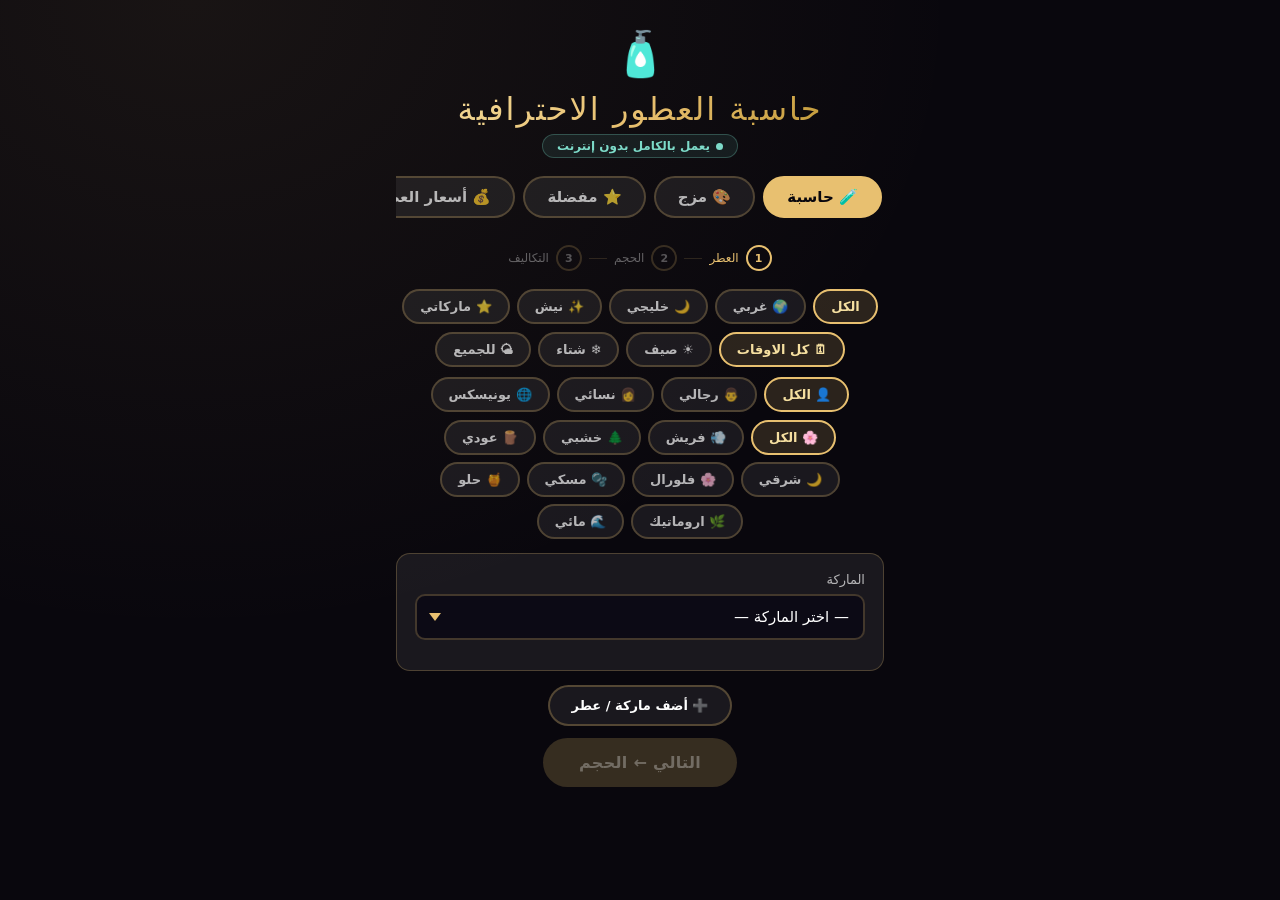
==== commit 7f173852: "Add files via upload" ====
--- a/market-list.html
+++ b/market-list.html
@@ -1,377 +1,118 @@
 <!DOCTYPE html>
 <html lang="ar" dir="rtl">
 <head>
-  <meta charset="UTF-8" />
-  <meta name="viewport" content="width=device-width,initial-scale=1,viewport-fit=cover" />
-  <meta name="theme-color" content="#09070d" />
-  <title>إدارة أسعار زيوت العطور</title>
-  <style>
-    :root{
-      --bg:#09070d;--surface:#12101a;--surface-2:#17141f;--surface-3:#1d1927;
-      --gold:#e8c070;--gold-soft:#f5dfa0;--text:#fff;--muted:rgba(255,255,255,.64);
-      --line:rgba(232,192,112,.22);--line-strong:rgba(232,192,112,.46);
-      --green:#6ec878;--red:#e87777;--blue:#6eb5c8;--purple:#9e6ec8;
-      --shadow:0 18px 50px rgba(0,0,0,.28);
-    }
-    *{box-sizing:border-box}
-    html{color-scheme:dark}
-    body{margin:0;padding:18px;font-family:"Segoe UI",Tahoma,system-ui,sans-serif;background:
-      radial-gradient(circle at 8% 0,rgba(232,192,112,.10),transparent 34%),var(--bg);color:var(--text);min-height:100vh}
-    button,input,select,textarea{font:inherit}
-    button{cursor:pointer}
-    .page{max-width:1420px;margin:auto}
-    .hero{position:relative;overflow:hidden;border:1px solid var(--line);border-radius:22px;padding:24px;margin-bottom:14px;background:linear-gradient(135deg,rgba(232,192,112,.12),rgba(255,255,255,.035) 45%,rgba(110,181,200,.06));box-shadow:var(--shadow)}
-    .hero:after{content:"";position:absolute;width:260px;height:260px;border-radius:50%;background:rgba(232,192,112,.08);left:-90px;top:-130px;filter:blur(4px)}
-    .hero-top{position:relative;z-index:1;display:flex;align-items:center;justify-content:space-between;gap:18px;flex-wrap:wrap}
-    .hero-copy{display:flex;gap:14px;align-items:center}
-    .hero-icon{width:56px;height:56px;display:grid;place-items:center;border-radius:17px;background:linear-gradient(145deg,#2a1b07,#5c421c);border:1px solid rgba(232,192,112,.45);font-size:28px;box-shadow:0 10px 26px rgba(0,0,0,.3)}
-    h1{font-size:clamp(22px,3vw,32px);margin:0;color:var(--gold-soft);letter-spacing:.2px}
-    .hero p{margin:6px 0 0;color:var(--muted);font-size:13px;line-height:1.7}
-    .sync-badge{display:inline-flex;align-items:center;gap:7px;border:1px solid rgba(110,200,120,.3);background:rgba(110,200,120,.08);color:#9be5a4;padding:8px 12px;border-radius:999px;font-size:12px;font-weight:700}
-    .sync-dot{width:8px;height:8px;border-radius:50%;background:var(--green);box-shadow:0 0 0 5px rgba(110,200,120,.10)}
+<meta charset="UTF-8"/>
+<meta name="viewport" content="width=device-width,initial-scale=1.0,viewport-fit=cover"/>
+<title>حاسبة العطور الاحترافية — Web App</title>
 
-    .stats{display:grid;grid-template-columns:repeat(4,minmax(0,1fr));gap:10px;margin-bottom:14px}
-    .stat{background:var(--surface);border:1px solid var(--line);border-radius:16px;padding:15px;min-height:92px;box-shadow:0 8px 24px rgba(0,0,0,.14)}
-    .stat-label{font-size:12px;color:var(--muted);margin-bottom:10px}
-    .stat-value{font-size:24px;font-weight:850;color:var(--gold-soft);line-height:1}
-    .stat-sub{font-size:11px;color:var(--muted);margin-top:8px}
-    .stat.green .stat-value{color:#94dda0}.stat.blue .stat-value{color:#8ccfe0}.stat.red .stat-value{color:#efa0a0}
+<!-- PWA -->
+<link rel="manifest" href="manifest.json"/>
+<meta name="theme-color" content="#e8c070"/>
 
-    .panel{background:var(--surface);border:1px solid var(--line);border-radius:18px;padding:14px;margin-bottom:14px;box-shadow:0 10px 30px rgba(0,0,0,.16)}
-    .actions{display:flex;gap:8px;flex-wrap:wrap;align-items:center}
-    .btn,.file-btn{border:1px solid var(--line);border-radius:11px;padding:10px 14px;background:rgba(255,255,255,.055);color:var(--text);font-weight:700;transition:.18s;display:inline-flex;gap:7px;align-items:center;justify-content:center;min-height:42px}
-    .btn:hover,.file-btn:hover{border-color:var(--line-strong);transform:translateY(-1px);background:rgba(255,255,255,.085)}
-    .btn.primary{background:linear-gradient(135deg,#7b591f,#c99a3b);color:#fff;border-color:rgba(232,192,112,.5)}
-    .btn.success{color:#a6e8ae;border-color:rgba(110,200,120,.3);background:rgba(110,200,120,.08)}
-    .btn.danger{color:#f0a1a1;border-color:rgba(232,119,119,.28);background:rgba(232,119,119,.07)}
-    .btn.compact{padding:8px 11px;min-height:36px;font-size:12px}
-    .file-btn input{display:none}
-    .toolbar-space{flex:1}
+<!-- iOS PWA -->
+<meta name="apple-mobile-web-app-capable" content="yes"/>
+<meta name="apple-mobile-web-app-status-bar-style" content="black-translucent"/>
+<meta name="apple-mobile-web-app-title" content="حاسبة العطور"/>
+<link rel="apple-touch-icon" href="icon-192.png"/>
+<link rel="apple-touch-startup-image" href="icon-512.png"/>
 
-    .filter-grid{display:grid;grid-template-columns:minmax(240px,2fr) repeat(4,minmax(135px,1fr));gap:10px;align-items:end}
-    .field label{display:block;font-size:11px;color:var(--muted);margin:0 2px 6px;font-weight:650}
-    input,select,textarea{width:100%;border:1.5px solid var(--line);border-radius:11px;padding:11px 12px;background:#0d0b13;color:var(--text);outline:none;transition:.18s}
-    input:focus,select:focus,textarea:focus{border-color:var(--gold);box-shadow:0 0 0 3px rgba(232,192,112,.09)}
-    input::placeholder,textarea::placeholder{color:rgba(255,255,255,.32)}
-    select{appearance:none;background-image:linear-gradient(45deg,transparent 50%,var(--gold) 50%),linear-gradient(135deg,var(--gold) 50%,transparent 50%);background-position:16px calc(50% - 2px),11px calc(50% - 2px);background-size:5px 5px,5px 5px;background-repeat:no-repeat;padding-left:32px}
-    .search-wrap{position:relative}.search-wrap input{padding-right:42px}.search-icon{position:absolute;right:14px;bottom:12px;color:var(--gold);pointer-events:none}
-    .filter-foot{display:flex;justify-content:space-between;align-items:center;gap:10px;margin-top:11px;color:var(--muted);font-size:12px;flex-wrap:wrap}
-    .results-count strong{color:var(--gold-soft)}
+<!-- General -->
+<meta name="mobile-web-app-capable" content="yes"/>
+<meta name="application-name" content="حاسبة العطور"/>
+<meta name="description" content="حاسبة العطور الاحترافية — تركيبات، مزج، تكاليف، أرباح وإدارة أسعار الزيوت"/>
 
-    .add-panel{display:none}.add-panel.open{display:block;animation:reveal .22s ease}
-    .section-title{display:flex;align-items:center;justify-content:space-between;gap:10px;margin-bottom:13px}
-    .section-title h2{margin:0;font-size:16px;color:var(--gold-soft)}
-    .add-grid{display:grid;grid-template-columns:repeat(6,minmax(130px,1fr));gap:10px;align-items:end}
-    .span-2{grid-column:span 2}
-    .hint{font-size:11px;color:var(--muted);line-height:1.65;margin-top:10px}
+<link rel="stylesheet" href="css/style.css"/>
 
-    .table-panel{padding:0;overflow:hidden}
-    .table-head{display:flex;justify-content:space-between;align-items:center;padding:14px 16px;border-bottom:1px solid var(--line);gap:12px}
-    .table-head h2{margin:0;font-size:15px;color:var(--gold-soft)}
-    .table-wrap{overflow:auto;max-height:none}
-    table{width:100%;min-width:1120px;border-collapse:separate;border-spacing:0}
-    th{position:sticky;top:0;z-index:3;background:#16121f;color:rgba(255,255,255,.72);font-size:11px;text-transform:none;letter-spacing:.1px;padding:12px 10px;border-bottom:1px solid var(--line);white-space:nowrap}
-    td{padding:11px 10px;border-bottom:1px solid rgba(255,255,255,.055);vertical-align:middle;text-align:center;font-size:13px}
-    tbody tr{transition:.15s;background:rgba(255,255,255,.008)}
-    tbody tr:hover{background:rgba(232,192,112,.045)}
-    tbody tr.canceled{opacity:.48;background:rgba(232,119,119,.025)}
-    tbody tr.canceled .perfume-title{text-decoration:line-through}
-    .brand-box{display:flex;align-items:center;gap:9px;text-align:right;min-width:190px}
-    .brand-avatar{width:37px;height:37px;display:grid;place-items:center;flex:0 0 auto;border-radius:12px;background:linear-gradient(145deg,#2a1c08,#553d18);border:1px solid rgba(232,192,112,.28);color:var(--gold-soft);font-size:11px;font-weight:850}
-    .brand-name{font-size:12px;font-weight:700;color:#fff}.perfume-title{font-weight:750;text-align:right;min-width:170px;color:rgba(255,255,255,.92)}
-    .price-input{min-width:112px;text-align:center;font-weight:850;color:var(--gold-soft);padding:9px 8px}
-    .price-input.missing{border-color:rgba(232,119,119,.34);color:#efa0a0}
-    .priority{display:flex;gap:4px;justify-content:center;direction:ltr}
-    .star-btn{width:31px;height:31px;padding:0;border-radius:9px;border:1px solid rgba(255,255,255,.12);background:rgba(255,255,255,.045);color:rgba(255,255,255,.25);font-size:14px}
-    .star-btn.active{background:rgba(232,192,112,.17);border-color:rgba(232,192,112,.5);color:var(--gold)}
-    .pill{display:inline-flex;align-items:center;justify-content:center;border-radius:999px;padding:5px 10px;font-size:11px;font-weight:750;white-space:nowrap}
-    .stage-one{background:rgba(110,200,120,.09);border:1px solid rgba(110,200,120,.28);color:#9be5a4}
-    .stage-two{background:rgba(110,181,200,.09);border:1px solid rgba(110,181,200,.28);color:#93d6e7}
-    .gender-w{background:rgba(232,119,177,.08);border:1px solid rgba(232,119,177,.25);color:#eea0cb}
-    .gender-m{background:rgba(110,181,200,.08);border:1px solid rgba(110,181,200,.25);color:#91cfdf}
-    .gender-u{background:rgba(158,110,200,.08);border:1px solid rgba(158,110,200,.25);color:#c4a0e6}
-    .notes{min-width:210px;min-height:40px;resize:vertical;padding:9px;font-size:12px}
-    .status-toggle{width:46px;height:25px;border:0;border-radius:999px;background:rgba(110,200,120,.22);position:relative;padding:0}
-    .status-toggle:before{content:"";position:absolute;width:19px;height:19px;border-radius:50%;background:#a6e8ae;right:3px;top:3px;transition:.2s;box-shadow:0 2px 6px rgba(0,0,0,.4)}
-    .status-toggle.off{background:rgba(232,119,119,.2)}.status-toggle.off:before{right:24px;background:#efa0a0}
-    .icon-btn{width:36px;height:36px;border-radius:10px;border:1px solid rgba(232,119,119,.22);background:rgba(232,119,119,.065);color:#efa0a0;font-size:15px}
-
-    .cards{display:none;padding:12px}
-    .perf-card{border:1px solid var(--line);background:linear-gradient(145deg,rgba(255,255,255,.045),rgba(255,255,255,.018));border-radius:16px;padding:14px;margin-bottom:10px}
-    .perf-card.canceled{opacity:.5}
-    .perf-card-top{display:flex;align-items:flex-start;gap:10px}.perf-card-main{flex:1;min-width:0}.perf-card-name{font-weight:800;font-size:15px;color:#fff;white-space:nowrap;overflow:hidden;text-overflow:ellipsis}.perf-card-brand{font-size:11px;color:var(--muted);margin-top:3px}
-    .perf-card-tags{display:flex;gap:5px;flex-wrap:wrap;margin-top:10px}
-    .perf-card-grid{display:grid;grid-template-columns:1fr 1fr;gap:9px;margin-top:12px}
-    .mobile-label{font-size:10px;color:var(--muted);margin-bottom:5px}
-    .perf-card-actions{display:flex;justify-content:space-between;align-items:center;gap:8px;margin-top:12px;padding-top:11px;border-top:1px solid rgba(255,255,255,.07)}
-
-    .empty{text-align:center;padding:46px 18px;color:var(--muted)}.empty-icon{font-size:42px;margin-bottom:10px}.empty strong{display:block;color:var(--gold-soft);font-size:15px;margin-bottom:5px}
-    .pagination{display:flex;align-items:center;justify-content:center;gap:7px;padding:14px;border-top:1px solid var(--line)}
-    .page-btn{min-width:38px;height:38px;border-radius:10px;border:1px solid var(--line);background:rgba(255,255,255,.04);color:var(--muted);font-weight:750}
-    .page-btn.active{background:var(--gold);color:#09070d;border-color:var(--gold)}.page-btn:disabled{opacity:.35;cursor:not-allowed}
-    .status-msg{position:fixed;left:50%;bottom:20px;transform:translate(-50%,20px);z-index:50;background:var(--gold);color:#09070d;border-radius:999px;padding:10px 18px;font-size:13px;font-weight:850;opacity:0;pointer-events:none;transition:.25s;box-shadow:0 10px 30px rgba(0,0,0,.35)}
-    .status-msg.show{opacity:1;transform:translate(-50%,0)}
-    @keyframes reveal{from{opacity:0;transform:translateY(-6px)}to{opacity:1;transform:none}}
-
-    @media(max-width:1080px){.filter-grid{grid-template-columns:2fr 1fr 1fr}.filter-grid .field:nth-child(n+4){grid-column:auto}.add-grid{grid-template-columns:repeat(3,1fr)}.stats{grid-template-columns:repeat(2,1fr)}}
-    @media(max-width:720px){body{padding:9px}.hero{padding:17px;border-radius:17px}.hero-icon{width:48px;height:48px}.sync-badge{width:100%;justify-content:center}.stats{gap:7px}.stat{padding:12px;min-height:80px}.stat-value{font-size:20px}.panel{padding:11px;border-radius:15px}.filter-grid{grid-template-columns:1fr 1fr}.filter-grid .search-field{grid-column:1/-1}.add-grid{grid-template-columns:1fr 1fr}.span-2{grid-column:1/-1}.table-wrap{display:none}.cards{display:block}.table-head{padding:12px}.actions .toolbar-space{display:none}.actions .btn,.actions .file-btn{flex:1 1 calc(50% - 8px)}.pagination{flex-wrap:wrap}}
-    @media(max-width:430px){.stats{grid-template-columns:1fr 1fr}.stat-sub{display:none}.filter-grid,.add-grid,.perf-card-grid{grid-template-columns:1fr}.filter-grid .search-field,.span-2{grid-column:auto}.hero-copy{align-items:flex-start}.hero p{font-size:12px}.actions .btn,.actions .file-btn{flex:1 1 100%}}
-  </style>
+<!-- iOS Safe Area -->
+<style>
+  body {
+    padding-top: env(safe-area-inset-top);
+    padding-bottom: env(safe-area-inset-bottom);
+  }
+  .container {
+    padding-bottom: calc(env(safe-area-inset-bottom) + 16px);
+  }
+</style>
 </head>
 <body>
-<main class="page">
-  <section class="hero">
-    <div class="hero-top">
-      <div class="hero-copy">
-        <div class="hero-icon">💰</div>
-        <div>
-          <h1>إدارة أسعار زيوت العطور</h1>
-          <p>تسجيل سعر 50 جم، ترتيب الأولويات، متابعة النواقص وحفظ ملاحظات الشراء في مكان واحد.</p>
-        </div>
-      </div>
-      <div class="sync-badge"><span class="sync-dot"></span> الحفظ تلقائي على هذا الجهاز</div>
+<div class="container">
+  <div class="header">
+    <div class="logo">🧴</div>
+    <h1>حاسبة العطور الاحترافية</h1>
+    <div class="badge"><div class="badge-dot"></div>يعمل بالكامل بدون إنترنت</div>
+  </div>
+
+  <div class="tabs" role="tablist" aria-label="أقسام التطبيق">
+    <button class="tab active" data-tab="calc" onclick="showTab('calc')">🧪 حاسبة</button>
+    <button class="tab" data-tab="blend" onclick="showTab('blend')">🎨 مزج</button>
+    <button class="tab" data-tab="favs" onclick="showTab('favs')">⭐ مفضلة</button>
+    <button class="tab" data-tab="market" onclick="showTab('market')">💰 أسعار العطور</button>
+  </div>
+
+  <div id="tab-calc"></div>
+  <div id="tab-blend" style="display:none"></div>
+  <div id="tab-favs" style="display:none"></div>
+  <div id="tab-market" style="display:none">
+    <div class="market-tab-shell">
+      <iframe id="market-list-frame" src="market-list.html" title="إدارة أسعار زيوت العطور" loading="lazy"></iframe>
     </div>
-  </section>
+  </div>
+</div>
 
-  <section class="stats" id="stats"></section>
+<div id="modal"></div>
+<div id="toast"></div>
 
-  <section class="panel actions" aria-label="إجراءات البيانات">
-    <button class="btn primary" type="button" onclick="toggleAddPanel()">＋ إضافة عطر</button>
-    <button class="btn success" type="button" onclick="saveAll()">💾 حفظ الآن</button>
-    <button class="btn" type="button" onclick="exportData()">⬇️ نسخة احتياطية</button>
-    <label class="file-btn">⬆️ استيراد<input id="importFile" type="file" accept=".json,application/json" onchange="importData(event)"></label>
-    <div class="toolbar-space"></div>
-    <button class="btn danger" type="button" onclick="resetToDefault()">↩️ استعادة الأصل</button>
-  </section>
+<!-- زر الهوم — ثابت دائماً -->
+<button id="home-btn" onclick="goHome()" aria-label="الرئيسية">🏠</button>
 
-  <section class="panel add-panel" id="addPanel">
-    <div class="section-title"><h2>إضافة عطر جديد</h2><button class="btn compact" type="button" onclick="toggleAddPanel(false)">إغلاق ✕</button></div>
-    <div class="add-grid">
-      <div class="field"><label for="newGender">الجنس</label><select id="newGender"><option value="">اختر</option><option value="نسائي">نسائي</option><option value="رجالي">رجالي</option><option value="يونيسكس">يونيسكس</option></select></div>
-      <div class="field span-2"><label for="newBrand">الماركة</label><input id="newBrand" placeholder="مثال: Dior"></div>
-      <div class="field span-2"><label for="newName">اسم العطر</label><input id="newName" placeholder="مثال: Sauvage"></div>
-      <div class="field"><label for="newCost">سعر 50 جم (د.ك)</label><input id="newCost" type="number" min="0" step="0.001" placeholder="0.000"></div>
-      <div class="field"><label for="newStage">المرحلة</label><select id="newStage"><option value="المرحلة الأولى">المرحلة الأولى</option><option value="المرحلة الثانية">المرحلة الثانية</option></select></div>
-      <div class="field"><label for="newPriority">الأولوية</label><select id="newPriority"><option value="3">عالية — 3 نجوم</option><option value="2">متوسطة — نجمتان</option><option value="1">عادية — نجمة</option></select></div>
-      <div class="field span-2"><label for="newNotes">ملاحظات</label><input id="newNotes" placeholder="المورد، جودة الزيت، آخر تحديث..."></div>
-      <button class="btn primary" type="button" onclick="addPerfume()">إضافة وحفظ</button>
+<!-- Install Banner (iOS) -->
+<div id="install-banner" style="display:none;position:fixed;bottom:0;left:0;right:0;background:linear-gradient(135deg,#1a1008,#2a1a08);border-top:1px solid rgba(232,192,112,0.4);padding:14px 18px;padding-bottom:calc(14px + env(safe-area-inset-bottom));z-index:9999;font-family:inherit">
+  <div style="display:flex;justify-content:space-between;align-items:center">
+    <div>
+      <div style="font-size:14px;font-weight:700;color:#e8c070">📲 ثبّت التطبيق</div>
+      <div style="font-size:12px;color:rgba(255,255,255,0.6);margin-top:3px">اضغط <strong style="color:#e8c070">□ ↑</strong> ثم "أضف إلى الشاشة الرئيسية"</div>
     </div>
-    <div class="hint">لن تُرفع البيانات إلى الإنترنت. استخدم النسخة الاحتياطية لنقلها إلى جهاز آخر.</div>
-  </section>
+    <button onclick="document.getElementById('install-banner').style.display='none'" style="background:rgba(232,192,112,0.15);border:1px solid rgba(232,192,112,0.3);color:#e8c070;border-radius:8px;padding:7px 13px;font-size:13px;cursor:pointer;font-family:inherit">فهمت ✓</button>
+  </div>
+</div>
 
-  <section class="panel">
-    <div class="filter-grid">
-      <div class="field search-field search-wrap"><label for="searchInput">بحث سريع</label><span class="search-icon">⌕</span><input id="searchInput" type="search" placeholder="ابحث باسم العطر أو الماركة أو الملاحظات..." oninput="setFilter('query',this.value)"></div>
-      <div class="field"><label for="genderFilter">التصنيف</label><select id="genderFilter" onchange="setFilter('gender',this.value)"><option value="all">الكل</option><option value="نسائي">نسائي</option><option value="رجالي">رجالي</option><option value="يونيسكس">يونيسكس</option></select></div>
-      <div class="field"><label for="stageFilter">المرحلة</label><select id="stageFilter" onchange="setFilter('stage',this.value)"><option value="all">كل المراحل</option><option value="المرحلة الأولى">المرحلة الأولى</option><option value="المرحلة الثانية">المرحلة الثانية</option></select></div>
-      <div class="field"><label for="priceFilter">حالة السعر</label><select id="priceFilter" onchange="setFilter('price',this.value)"><option value="all">الكل</option><option value="priced">تم التسعير</option><option value="missing">بدون سعر</option><option value="active">فعال فقط</option><option value="canceled">ملغي فقط</option></select></div>
-      <div class="field"><label for="sortFilter">الترتيب</label><select id="sortFilter" onchange="setFilter('sort',this.value)"><option value="priority">الأولوية</option><option value="brand">الماركة</option><option value="name">اسم العطر</option><option value="priceHigh">السعر: الأعلى</option><option value="priceLow">السعر: الأقل</option></select></div>
-    </div>
-    <div class="filter-foot"><div class="results-count" id="resultsCount"></div><button class="btn compact" type="button" onclick="clearFilters()">مسح الفلاتر</button></div>
-  </section>
+<script src="js/data.js"></script>
+<script src="js/app.js"></script>
+<script>
+// ── Service Worker Registration ──
+if ('serviceWorker' in navigator) {
+  window.addEventListener('load', () => {
+    navigator.serviceWorker.register('./service-worker.js')
+      .then(reg => console.log('✅ SW registered:', reg.scope))
+      .catch(err => console.log('❌ SW error:', err));
+  });
+}
 
-  <section class="panel table-panel">
-    <div class="table-head"><h2>قائمة الأسعار</h2><span class="pill stage-one" id="lastSaved">جاهز للتعديل</span></div>
-    <div class="table-wrap" id="tableView"></div>
-    <div class="cards" id="cardView"></div>
-    <div class="pagination" id="pagination"></div>
-  </section>
-</main>
-<div id="status" class="status-msg" role="status" aria-live="polite"></div>
+// ── iOS Install Banner ──
+const isIOS = /iPad|iPhone|iPod/.test(navigator.userAgent);
+const isStandalone = window.matchMedia('(display-mode: standalone)').matches
+  || window.navigator.standalone;
+const bannerDismissed = localStorage.getItem('install_banner_dismissed');
 
-<script>
-const STORAGE_KEY = "kuwait_perfume_manager_v3";
-const PAGE_SIZE = 18;
-const defaultPerfumes = [
-  {id:"w01",gender:"نسائي",brand:"YSL",name:"Libre Intense",priority:3,stage:"المرحلة الأولى"},
-  {id:"w02",gender:"نسائي",brand:"Carolina Herrera",name:"Good Girl",priority:3,stage:"المرحلة الأولى"},
-  {id:"w03",gender:"نسائي",brand:"Lancôme",name:"La Vie Est Belle",priority:3,stage:"المرحلة الأولى"},
-  {id:"w04",gender:"نسائي",brand:"Giorgio Armani",name:"Si",priority:3,stage:"المرحلة الأولى"},
-  {id:"w05",gender:"نسائي",brand:"YSL",name:"Black Opium",priority:3,stage:"المرحلة الأولى"},
-  {id:"w06",gender:"نسائي",brand:"Prada",name:"Paradoxe",priority:3,stage:"المرحلة الأولى"},
-  {id:"w07",gender:"نسائي",brand:"Burberry",name:"Her",priority:2,stage:"المرحلة الأولى"},
-  {id:"w08",gender:"نسائي",brand:"Chanel",name:"Coco Mademoiselle",priority:3,stage:"المرحلة الأولى"},
-  {id:"w09",gender:"نسائي",brand:"Dior",name:"Miss Dior",priority:2,stage:"المرحلة الأولى"},
-  {id:"w10",gender:"نسائي",brand:"Giorgio Armani",name:"My Way",priority:2,stage:"المرحلة الأولى"},
-  {id:"w11",gender:"نسائي",brand:"Mugler",name:"Alien",priority:2,stage:"المرحلة الأولى"},
-  {id:"w12",gender:"نسائي",brand:"Kayali",name:"Vanilla 28",priority:3,stage:"المرحلة الأولى"},
-  {id:"w13",gender:"نسائي",brand:"Chanel",name:"Chance",priority:2,stage:"المرحلة الأولى"},
-  {id:"w14",gender:"نسائي",brand:"Versace",name:"Bright Crystal",priority:2,stage:"المرحلة الأولى"},
-  {id:"w15",gender:"نسائي",brand:"Narciso Rodriguez",name:"For Her",priority:2,stage:"المرحلة الأولى"},
-  {id:"w16",gender:"نسائي",brand:"Valentino",name:"Donna Born in Roma",priority:3,stage:"المرحلة الأولى"},
-  {id:"m01",gender:"رجالي",brand:"Dior",name:"Sauvage",priority:3,stage:"المرحلة الأولى"},
-  {id:"m02",gender:"رجالي",brand:"Chanel",name:"Bleu de Chanel",priority:3,stage:"المرحلة الأولى"},
-  {id:"m03",gender:"رجالي",brand:"YSL",name:"Y EDP",priority:3,stage:"المرحلة الأولى"},
-  {id:"m04",gender:"رجالي",brand:"Rabanne",name:"1 Million",priority:3,stage:"المرحلة الأولى"},
-  {id:"m05",gender:"رجالي",brand:"Giorgio Armani",name:"Stronger With You Intensely",priority:3,stage:"المرحلة الأولى"},
-  {id:"m06",gender:"رجالي",brand:"Jean Paul Gaultier",name:"Le Male Le Parfum",priority:3,stage:"المرحلة الأولى"},
-  {id:"m07",gender:"رجالي",brand:"Versace",name:"Dylan Blue",priority:2,stage:"المرحلة الأولى"},
-  {id:"m08",gender:"رجالي",brand:"Giorgio Armani",name:"Acqua di Gio Profondo",priority:2,stage:"المرحلة الأولى"},
-  {id:"m09",gender:"رجالي",brand:"Montblanc",name:"Explorer",priority:2,stage:"المرحلة الأولى"},
-  {id:"m10",gender:"رجالي",brand:"Prada",name:"Luna Rossa Carbon",priority:2,stage:"المرحلة الأولى"},
-  {id:"m11",gender:"رجالي",brand:"Versace",name:"Pour Homme",priority:2,stage:"المرحلة الأولى"},
-  {id:"m12",gender:"رجالي",brand:"Rabanne",name:"Invictus",priority:2,stage:"المرحلة الأولى"},
-  {id:"m13",gender:"رجالي",brand:"Rasasi",name:"Hawas",priority:3,stage:"المرحلة الأولى"},
-  {id:"m14",gender:"رجالي",brand:"Giorgio Armani",name:"Stronger With You Absolutely",priority:2,stage:"المرحلة الأولى"},
-  {id:"m15",gender:"رجالي",brand:"Giorgio Armani",name:"Armani Code Parfum",priority:2,stage:"المرحلة الأولى"},
-  {id:"m16",gender:"رجالي",brand:"Dior",name:"Dior Homme Intense",priority:3,stage:"المرحلة الأولى"},
-  {id:"u01",gender:"يونيسكس",brand:"Maison Francis Kurkdjian",name:"Baccarat Rouge 540",priority:3,stage:"المرحلة الأولى"},
-  {id:"u02",gender:"يونيسكس",brand:"Louis Vuitton",name:"Imagination",priority:3,stage:"المرحلة الأولى"},
-  {id:"u03",gender:"يونيسكس",brand:"Tom Ford",name:"Tobacco Vanille",priority:3,stage:"المرحلة الأولى"},
-  {id:"u04",gender:"يونيسكس",brand:"Tom Ford",name:"Oud Wood",priority:3,stage:"المرحلة الأولى"},
-  {id:"u05",gender:"يونيسكس",brand:"Mancera",name:"Instant Crush",priority:3,stage:"المرحلة الأولى"},
-  {id:"u06",gender:"يونيسكس",brand:"Xerjoff",name:"Erba Pura",priority:3,stage:"المرحلة الأولى"},
-  {id:"u07",gender:"يونيسكس",brand:"Maison Francis Kurkdjian",name:"Grand Soir",priority:2,stage:"المرحلة الأولى"},
-  {id:"u08",gender:"يونيسكس",brand:"Swiss Arabian",name:"Shaghaf Oud",priority:2,stage:"المرحلة الأولى"},
-  {id:"p201",gender:"نسائي",brand:"Givenchy",name:"L’Interdit",priority:2,stage:"المرحلة الثانية"},
-  {id:"p202",gender:"نسائي",brand:"Viktor & Rolf",name:"Flowerbomb",priority:2,stage:"المرحلة الثانية"},
-  {id:"p203",gender:"رجالي",brand:"Azzaro",name:"The Most Wanted",priority:3,stage:"المرحلة الثانية"},
-  {id:"p204",gender:"رجالي",brand:"Jean Paul Gaultier",name:"Ultra Male",priority:2,stage:"المرحلة الثانية"},
-  {id:"p205",gender:"يونيسكس",brand:"Sospiro",name:"Erba Pura Style",priority:2,stage:"المرحلة الثانية"},
-  {id:"p206",gender:"يونيسكس",brand:"Arabian Oud",name:"Kalemat",priority:2,stage:"المرحلة الثانية"},
-  {id:"p207",gender:"يونيسكس",brand:"Arabian Oud",name:"Madawi",priority:2,stage:"المرحلة الثانية"},
-  {id:"p208",gender:"يونيسكس",brand:"Gissah",name:"Imperial Valley",priority:3,stage:"المرحلة الثانية"}
-,
-  {id:"w17",gender:"نسائي",brand:"Jean Paul Gaultier",name:"Scandal",priority:3,stage:"المرحلة الأولى"},
-  {id:"w18",gender:"نسائي",brand:"Dior",name:"Poison Girl",priority:3,stage:"المرحلة الأولى"},
-  {id:"w19",gender:"نسائي",brand:"Giorgio Armani",name:"Si Passione",priority:3,stage:"المرحلة الأولى"},
-  {id:"w20",gender:"نسائي",brand:"Kayali",name:"Yum Pistachio",priority:3,stage:"المرحلة الأولى"},
+if (isIOS && !isStandalone && !bannerDismissed) {
+  setTimeout(() => {
+    document.getElementById('install-banner').style.display = 'block';
+  }, 2500);
+  document.getElementById('install-banner')
+    .querySelector('button')
+    .addEventListener('click', () => {
+      localStorage.setItem('install_banner_dismissed', '1');
+    });
+}
 
-  {id:"m17",gender:"رجالي",brand:"Versace",name:"Eros",priority:3,stage:"المرحلة الأولى"},
-  {id:"m18",gender:"رجالي",brand:"YSL",name:"Y Le Parfum",priority:3,stage:"المرحلة الأولى"},
-  {id:"m19",gender:"رجالي",brand:"Rabanne",name:"Invictus Victory",priority:3,stage:"المرحلة الأولى"},
-  {id:"m20",gender:"رجالي",brand:"Dior",name:"Fahrenheit",priority:2,stage:"المرحلة الأولى"},
-  {id:"m21",gender:"رجالي",brand:"Jean Paul Gaultier",name:"Le Beau Le Parfum",priority:3,stage:"المرحلة الأولى"},
-
-  {id:"u09",gender:"يونيسكس",brand:"Maison Francis Kurkdjian",name:"Gentle Fluidity Silver",priority:3,stage:"المرحلة الأولى"},
-  {id:"u10",gender:"يونيسكس",brand:"Initio",name:"Oud for Greatness",priority:3,stage:"المرحلة الأولى"},
-  {id:"u11",gender:"يونيسكس",brand:"Byredo",name:"Bal d’Afrique",priority:2,stage:"المرحلة الأولى"},
-  {id:"u12",gender:"يونيسكس",brand:"Ex Nihilo",name:"Fleur Narcotique",priority:3,stage:"المرحلة الأولى"},
-  {id:"u13",gender:"يونيسكس",brand:"Xerjoff",name:"Naxos",priority:3,stage:"المرحلة الأولى"},
-
-];
-
-const filters = {query:"",gender:"all",stage:"all",price:"all",sort:"priority"};
-let currentPage = 1;
-let perfumes = loadData();
-
-function cloneDefaults(){return defaultPerfumes.map(item=>({...item,cost50:"",notes:"",canceled:false}));}
-function normalizeItem(p,index=0){
-  return {id:p.id||`item_${Date.now()}_${index}`,gender:p.gender||"يونيسكس",brand:String(p.brand||""),name:String(p.name||""),stage:p.stage||"المرحلة الأولى",priority:Math.min(3,Math.max(1,Number(p.priority)||1)),cost50:p.cost50??"",notes:p.notes??"",canceled:Boolean(p.canceled)};
-}
-function loadData(){
-  try{const saved=localStorage.getItem(STORAGE_KEY);if(saved){const parsed=JSON.parse(saved);if(Array.isArray(parsed))return parsed.map(normalizeItem);}}
-  catch(error){console.warn("تعذر قراءة البيانات",error)}
-  return cloneDefaults();
-}
-function saveToStorage(showMessage=false){
-  let stored=true;
-  try{localStorage.setItem(STORAGE_KEY,JSON.stringify(perfumes));}
-  catch(error){stored=false;console.warn("تعذر الحفظ المحلي",error);}
-  const stamp=new Intl.DateTimeFormat("ar-KW",{hour:"2-digit",minute:"2-digit"}).format(new Date());
-  document.getElementById("lastSaved").textContent=stored?`حُفظ ${stamp}`:"تعذر الحفظ المحلي";
-  if(showMessage)flash(stored?"تم حفظ جميع البيانات ✓":"تعذر الحفظ في هذا المتصفح");
-}
-function saveAll(){saveToStorage(true);render();}
-function escapeHtml(value){return String(value??"").replace(/[&<>"']/g,ch=>({"&":"&amp;","<":"&lt;",">":"&gt;",'"':"&quot;","'":"&#039;"}[ch]));}
-function brandInitials(brand){return String(brand).split(/\s+/).filter(Boolean).slice(0,3).map(x=>x[0]).join("").toUpperCase();}
-function genderClass(g){return g==="نسائي"?"gender-w":g==="رجالي"?"gender-m":"gender-u";}
-function genderIcon(g){return g==="نسائي"?"♀":g==="رجالي"?"♂":"◇";}
-function numericPrice(item){const n=Number(item.cost50);return Number.isFinite(n)&&n>0?n:null;}
-function formatPrice(v){return v==null?"—":`${v.toFixed(3)} د.ك`;}
-
-function setFilter(key,value){filters[key]=value;currentPage=1;render();}
-function clearFilters(){
-  Object.assign(filters,{query:"",gender:"all",stage:"all",price:"all",sort:"priority"});
-  ["searchInput","genderFilter","stageFilter","priceFilter","sortFilter"].forEach(id=>{const node=document.getElementById(id);if(!node)return;node.value=id==="searchInput"?"":id==="sortFilter"?"priority":"all";});
-  currentPage=1;render();
-}
-function getFiltered(){
-  const q=filters.query.trim().toLowerCase();
-  let list=perfumes.filter(item=>{
-    if(q&&!`${item.brand} ${item.name} ${item.notes}`.toLowerCase().includes(q))return false;
-    if(filters.gender!=="all"&&item.gender!==filters.gender)return false;
-    if(filters.stage!=="all"&&item.stage!==filters.stage)return false;
-    const hasPrice=numericPrice(item)!==null;
-    if(filters.price==="priced"&&!hasPrice)return false;
-    if(filters.price==="missing"&&hasPrice)return false;
-    if(filters.price==="active"&&item.canceled)return false;
-    if(filters.price==="canceled"&&!item.canceled)return false;
-    return true;
-  });
-  list.sort((a,b)=>{
-    if(filters.sort==="brand")return a.brand.localeCompare(b.brand,"ar")||a.name.localeCompare(b.name,"ar");
-    if(filters.sort==="name")return a.name.localeCompare(b.name,"ar");
-    if(filters.sort==="priceHigh")return (numericPrice(b)||-1)-(numericPrice(a)||-1);
-    if(filters.sort==="priceLow")return (numericPrice(a)??Infinity)-(numericPrice(b)??Infinity);
-    return Number(b.priority)-Number(a.priority)||a.stage.localeCompare(b.stage,"ar")||a.brand.localeCompare(b.brand,"ar");
-  });
-  return list;
-}
-function updateField(id,field,value){const item=perfumes.find(p=>p.id===id);if(!item)return;item[field]=value;saveToStorage(false);renderStats();if(field==="cost50")refreshPriceClasses(id,value);}
-function refreshPriceClasses(id,value){document.querySelectorAll(`[data-price-id="${CSS.escape(id)}"]`).forEach(el=>el.classList.toggle("missing",!(Number(value)>0)));}
-function setPriority(id,value){const item=perfumes.find(p=>p.id===id);if(!item)return;item.priority=Number(value);saveToStorage(false);render();}
-function toggleCancel(id){const item=perfumes.find(p=>p.id===id);if(!item)return;item.canceled=!item.canceled;saveToStorage(false);render();flash(item.canceled?"تم نقل العطر إلى الملغي":"تم تفعيل العطر");}
-function deletePerfume(id){const item=perfumes.find(p=>p.id===id);if(!item||!confirm(`حذف ${item.name} نهائياً؟`))return;perfumes=perfumes.filter(p=>p.id!==id);saveToStorage(false);render();flash("تم حذف العطر");}
-function renderPriority(item){return `<div class="priority">${[1,2,3].map(v=>`<button class="star-btn ${item.priority>=v?"active":""}" type="button" onclick="setPriority('${escapeHtml(item.id)}',${v})" aria-label="أولوية ${v}">★</button>`).join("")}</div>`;}
-function stageClass(stage){return stage==="المرحلة الأولى"?"stage-one":"stage-two";}
-
-function rowHtml(item){const price=numericPrice(item);return `<tr class="${item.canceled?"canceled":""}">
-<td><button type="button" class="status-toggle ${item.canceled?"off":""}" onclick="toggleCancel('${escapeHtml(item.id)}')" title="${item.canceled?"إعادة تفعيل":"إلغاء"}"></button></td>
-<td><div class="brand-box"><div class="brand-avatar">${escapeHtml(brandInitials(item.brand))}</div><div class="brand-name">${escapeHtml(item.brand)}</div></div></td>
-<td><div class="perfume-title">${escapeHtml(item.name)}</div></td>
-<td><span class="pill ${genderClass(item.gender)}">${genderIcon(item.gender)} ${escapeHtml(item.gender)}</span></td>
-<td><input data-price-id="${escapeHtml(item.id)}" class="price-input ${price===null?"missing":""}" type="number" min="0" step="0.001" value="${escapeHtml(item.cost50)}" placeholder="0.000" oninput="updateField('${escapeHtml(item.id)}','cost50',this.value)"></td>
-<td>${renderPriority(item)}</td>
-<td><span class="pill ${stageClass(item.stage)}">${escapeHtml(item.stage)}</span></td>
-<td><textarea class="notes" placeholder="مورد، جودة، ملاحظة..." oninput="updateField('${escapeHtml(item.id)}','notes',this.value)">${escapeHtml(item.notes)}</textarea></td>
-<td><button class="icon-btn" type="button" onclick="deletePerfume('${escapeHtml(item.id)}')" aria-label="حذف">🗑</button></td>
-</tr>`;}
-function tableHtml(items){if(!items.length)return emptyHtml();return `<table><thead><tr><th>الحالة</th><th>الماركة</th><th>العطر</th><th>التصنيف</th><th>سعر 50 جم</th><th>الأولوية</th><th>المرحلة</th><th>الملاحظات</th><th></th></tr></thead><tbody>${items.map(rowHtml).join("")}</tbody></table>`;}
-function cardHtml(item){const price=numericPrice(item);return `<article class="perf-card ${item.canceled?"canceled":""}">
-<div class="perf-card-top"><div class="brand-avatar">${escapeHtml(brandInitials(item.brand))}</div><div class="perf-card-main"><div class="perf-card-name">${escapeHtml(item.name)}</div><div class="perf-card-brand">${escapeHtml(item.brand)}</div></div><button type="button" class="status-toggle ${item.canceled?"off":""}" onclick="toggleCancel('${escapeHtml(item.id)}')"></button></div>
-<div class="perf-card-tags"><span class="pill ${genderClass(item.gender)}">${genderIcon(item.gender)} ${escapeHtml(item.gender)}</span><span class="pill ${stageClass(item.stage)}">${escapeHtml(item.stage)}</span></div>
-<div class="perf-card-grid"><div><div class="mobile-label">سعر 50 جم</div><input data-price-id="${escapeHtml(item.id)}" class="price-input ${price===null?"missing":""}" type="number" min="0" step="0.001" value="${escapeHtml(item.cost50)}" placeholder="0.000" oninput="updateField('${escapeHtml(item.id)}','cost50',this.value)"></div><div><div class="mobile-label">الأولوية</div>${renderPriority(item)}</div></div>
-<div style="margin-top:10px"><div class="mobile-label">الملاحظات</div><textarea class="notes" placeholder="مورد، جودة، ملاحظة..." oninput="updateField('${escapeHtml(item.id)}','notes',this.value)">${escapeHtml(item.notes)}</textarea></div>
-<div class="perf-card-actions"><span style="font-size:11px;color:var(--muted)">${price===null?"بانتظار إدخال السعر":formatPrice(price)}</span><button class="btn compact danger" type="button" onclick="deletePerfume('${escapeHtml(item.id)}')">حذف</button></div></article>`;}
-function emptyHtml(){return `<div class="empty"><div class="empty-icon">⌕</div><strong>لا توجد نتائج مطابقة</strong><span>غيّر الفلاتر أو امسح البحث لعرض القائمة.</span></div>`;}
-
-function renderStats(){
-  const total=perfumes.length,active=perfumes.filter(p=>!p.canceled).length,priced=perfumes.filter(p=>numericPrice(p)!==null&&!p.canceled),missing=perfumes.filter(p=>numericPrice(p)===null&&!p.canceled).length;
-  const avg=priced.length?priced.reduce((s,p)=>s+numericPrice(p),0)/priced.length:null;
-  document.getElementById("stats").innerHTML=`
-  <div class="stat"><div class="stat-label">إجمالي العطور</div><div class="stat-value">${total}</div><div class="stat-sub">${active} عطر فعال</div></div>
-  <div class="stat green"><div class="stat-label">تم إدخال السعر</div><div class="stat-value">${priced.length}</div><div class="stat-sub">${total?Math.round(priced.length/total*100):0}% من القائمة</div></div>
-  <div class="stat blue"><div class="stat-label">متوسط سعر 50 جم</div><div class="stat-value">${avg===null?"—":avg.toFixed(3)}</div><div class="stat-sub">دينار كويتي</div></div>
-  <div class="stat red"><div class="stat-label">أسعار ناقصة</div><div class="stat-value">${missing}</div><div class="stat-sub">تحتاج تحديث</div></div>`;
-}
-function renderPagination(totalPages){
-  const holder=document.getElementById("pagination");if(totalPages<=1){holder.innerHTML="";return;}
-  const pages=[];for(let p=1;p<=totalPages;p++){if(p===1||p===totalPages||Math.abs(p-currentPage)<=1)pages.push(p);else if(pages.at(-1)!=="…")pages.push("…");}
-  holder.innerHTML=`<button class="page-btn" ${currentPage===1?"disabled":""} onclick="goPage(${currentPage-1})">‹</button>${pages.map(p=>p==="…"?`<span style="color:var(--muted)">…</span>`:`<button class="page-btn ${p===currentPage?"active":""}" onclick="goPage(${p})">${p}</button>`).join("")}<button class="page-btn" ${currentPage===totalPages?"disabled":""} onclick="goPage(${currentPage+1})">›</button>`;
-}
-function goPage(page){currentPage=page;render();window.scrollTo({top:document.querySelector('.table-panel').offsetTop-10,behavior:'smooth'});}
-function render(){
-  const list=getFiltered();const totalPages=Math.max(1,Math.ceil(list.length/PAGE_SIZE));if(currentPage>totalPages)currentPage=totalPages;const start=(currentPage-1)*PAGE_SIZE;const pageItems=list.slice(start,start+PAGE_SIZE);
-  renderStats();document.getElementById("resultsCount").innerHTML=`عرض <strong>${list.length}</strong> من ${perfumes.length} عطر`;
-  document.getElementById("tableView").innerHTML=tableHtml(pageItems);document.getElementById("cardView").innerHTML=pageItems.length?pageItems.map(cardHtml).join(""):emptyHtml();renderPagination(totalPages);notifyHeight();
-}
-function toggleAddPanel(force){const p=document.getElementById("addPanel");const open=typeof force==="boolean"?force:!p.classList.contains("open");p.classList.toggle("open",open);if(open)setTimeout(()=>document.getElementById("newGender").focus(),80);notifyHeight();}
-function addPerfume(){
-  const gender=document.getElementById("newGender").value,brand=document.getElementById("newBrand").value.trim(),name=document.getElementById("newName").value.trim();
-  if(!gender||!brand||!name){flash("اختر التصنيف واكتب الماركة واسم العطر");return;}
-  perfumes.unshift({id:`custom_${Date.now()}`,gender,brand,name,stage:document.getElementById("newStage").value,priority:Number(document.getElementById("newPriority").value),cost50:document.getElementById("newCost").value,notes:document.getElementById("newNotes").value.trim(),canceled:false});
-  ["newGender","newBrand","newName","newCost","newNotes"].forEach(id=>document.getElementById(id).value="");document.getElementById("newPriority").value="3";document.getElementById("newStage").value="المرحلة الأولى";saveToStorage(false);clearFilters();toggleAddPanel(false);flash("تمت إضافة العطر وحفظه ✓");
-}
-function exportData(){
-  saveToStorage(false);const payload={app:"PerfumeZ Price Manager",version:4,exportedAt:new Date().toISOString(),perfumes};const blob=new Blob([JSON.stringify(payload,null,2)],{type:"application/json;charset=utf-8"});const url=URL.createObjectURL(blob);const a=document.createElement("a");a.href=url;a.download=`perfume-prices-${new Date().toISOString().slice(0,10)}.json`;document.body.appendChild(a);a.click();a.remove();URL.revokeObjectURL(url);flash("تم تصدير النسخة الاحتياطية ✓");
-}
-function importData(event){const file=event.target.files?.[0];if(!file)return;const reader=new FileReader();reader.onload=()=>{try{const parsed=JSON.parse(reader.result);const imported=Array.isArray(parsed)?parsed:parsed.perfumes;if(!Array.isArray(imported))throw new Error("bad format");perfumes=imported.map(normalizeItem);saveToStorage(false);clearFilters();flash("تم استيراد البيانات بنجاح ✓");}catch(error){alert("تعذر استيراد الملف. اختر نسخة احتياطية صحيحة.");}finally{event.target.value="";}};reader.readAsText(file,"UTF-8");}
-function resetToDefault(){if(!confirm("سيتم حذف تعديلات الأسعار والملاحظات وإرجاع القائمة الأصلية. هل أنت متأكد؟"))return;perfumes=cloneDefaults();saveToStorage(false);clearFilters();flash("تمت استعادة القائمة الأصلية");}
-function flash(message){const el=document.getElementById("status");el.textContent=message;el.classList.add("show");clearTimeout(window.__statusTimer);window.__statusTimer=setTimeout(()=>el.classList.remove("show"),2400);}
-function notifyHeight(){requestAnimationFrame(()=>parent.postMessage({type:"perfumez-market-height",height:document.documentElement.scrollHeight+8},"*"));}
-new ResizeObserver(notifyHeight).observe(document.body);
-render();
+// ضبط ارتفاع صفحة الأسعار داخل التطبيق تلقائياً
+window.addEventListener('message', event => {
+  if (!event.data || event.data.type !== 'perfumez-market-height') return;
+  const frame = document.getElementById('market-list-frame');
+  if (!frame) return;
+  const height = Math.max(720, Math.min(Number(event.data.height) || 900, 2200));
+  frame.style.height = `${height}px`;
+});
 </script>
 </body>
 </html>
--- a/css/style.css
+++ b/css/style.css
@@ -0,0 +1,578 @@
+/* ═══════════════════════════════════════════════════
+   style.css — حاسبة العطور الاحترافية
+   ═══════════════════════════════════════════════════ */
+
+*, *::before, *::after { box-sizing: border-box; margin: 0; padding: 0; }
+
+:root {
+  --g:   #e8c070;
+  --gl:  #f5dfa0;
+  --bg:  #09070d;
+  --cb:  rgba(255,255,255,0.07);
+  --ca:  rgba(232,192,112,0.14);
+  --tx:  #ffffff;
+  --mu:  rgba(255,255,255,0.68);
+  --bd:  rgba(232,192,112,0.25);
+  --ba:  rgba(232,192,112,0.60);
+  --red: #e87777;
+  --green: #6ec878;
+  --blue:  #6eb5c8;
+  --purple:#9e6ec8;
+}
+
+/* ── Base ── */
+body {
+  background: var(--bg);
+  color: var(--tx);
+  font-family: 'Segoe UI', Tahoma, system-ui, sans-serif;
+  direction: rtl;
+  min-height: 100vh;
+  background-image: radial-gradient(ellipse at 15% 0%, rgba(232,192,112,0.07) 0%, transparent 50%);
+}
+
+h1 {
+  font-size: clamp(22px, 4vw, 32px);
+  font-weight: 300;
+  letter-spacing: 2px;
+  background: linear-gradient(135deg, var(--gl), var(--g), #b8902a);
+  -webkit-background-clip: text;
+  -webkit-text-fill-color: transparent;
+}
+
+/* ── Layout ── */
+.container { max-width: 520px; margin: 0 auto; padding: 0 16px 80px; }
+.header    { text-align: center; padding: 28px 0 16px; }
+.header .logo  { font-size: 44px; margin-bottom: 10px; }
+.header .badge {
+  display: inline-flex; align-items: center; gap: 6px;
+  background: rgba(110,200,181,0.1); border: 1px solid rgba(110,200,181,0.3);
+  border-radius: 20px; padding: 4px 14px; font-size: 12px; color: #7ddbc9;
+  font-weight: 600; margin-top: 6px;
+}
+.badge-dot {
+  width: 7px; height: 7px; border-radius: 50%;
+  background: #7ddbc9; animation: pulse 2s ease infinite;
+}
+
+/* ── Tabs ── */
+.tabs { display: flex; gap: 8px; justify-content: flex-start; margin-bottom: 20px; overflow-x: auto; padding: 2px 2px 7px; scrollbar-width: thin; -webkit-overflow-scrolling: touch; }
+.tab {
+  background: var(--cb); border: 2px solid var(--bd); color: var(--mu);
+  border-radius: 50px; padding: 10px 22px; font-size: 15px; font-weight: 600;
+  cursor: pointer; transition: all .2s; font-family: inherit; white-space: nowrap; flex: 0 0 auto;
+}
+.tab.active { background: var(--g); color: #09070d; border-color: var(--g); font-weight: 800; }
+
+/* ── Cards ── */
+.card { background: var(--cb); border: 1px solid var(--bd); border-radius: 14px; padding: 18px; margin-bottom: 14px; }
+.card-title { font-size: 16px; color: var(--g); font-weight: 700; margin-bottom: 14px; }
+
+/* ── Form Controls ── */
+.field-label { font-size: 13px; color: var(--mu); margin-bottom: 7px; font-weight: 500; }
+
+select, input[type=number], input[type=text] {
+  width: 100%; background: #0c0a15; border: 2px solid var(--bd); color: var(--tx);
+  border-radius: 10px; padding: 12px 14px; font-size: 15px; font-family: inherit;
+  outline: none; transition: border .2s;
+}
+select {
+  cursor: pointer; appearance: none; padding-left: 36px;
+  background-image: url("data:image/svg+xml,%3Csvg xmlns='http://www.w3.org/2000/svg' width='12' height='8' viewBox='0 0 12 8'%3E%3Cpath fill='%23e8c070' d='M6 8L0 0h12z'/%3E%3C/svg%3E");
+  background-repeat: no-repeat; background-position: left 12px center;
+}
+select:focus, input:focus { border-color: var(--g); }
+select option { background: #0c0a15; color: var(--tx); }
+
+/* ── Size Pills ── */
+.size-row { display: flex; gap: 8px; flex-wrap: wrap; }
+.size-btn {
+  background: var(--cb); border: 2px solid var(--bd); color: var(--mu);
+  border-radius: 50px; padding: 9px 18px; font-size: 14px; font-weight: 600;
+  cursor: pointer; transition: all .2s; font-family: inherit;
+}
+.size-btn.active { background: var(--g); color: #09070d; border-color: var(--g); font-weight: 800; }
+
+/* ── Conc Grid ── */
+.conc-grid { display: grid; grid-template-columns: 1fr 1fr; gap: 10px; }
+.conc-card {
+  background: var(--cb); border: 2px solid var(--bd); border-radius: 12px;
+  padding: 12px 14px; cursor: pointer; transition: all .2s;
+}
+.conc-card.active { background: rgba(232,192,112,0.12); border-color: var(--g); }
+.conc-name { font-size: 14px; font-weight: 700; color: var(--tx); }
+.conc-pct  { font-size: 12px; font-weight: 700; background: rgba(232,192,112,0.2); padding: 2px 9px; border-radius: 20px; color: var(--g); }
+.conc-dur  { font-size: 12px; color: var(--mu); margin-top: 3px; }
+
+/* ── Grade Cards ── */
+.grade-grid { display: flex; flex-direction: column; gap: 9px; }
+.grade-card {
+  border: 2px solid var(--bd); border-radius: 12px; padding: 13px 15px;
+  cursor: pointer; transition: all .2s; display: flex; align-items: center; gap: 12px;
+}
+.grade-card.active { border-color: var(--g); background: rgba(232,192,112,0.09); }
+.grade-emoji  { font-size: 24px; flex-shrink: 0; }
+.grade-info   { flex: 1; }
+.grade-name   { font-size: 15px; font-weight: 700; }
+.grade-desc   { font-size: 12px; color: var(--mu); margin-top: 2px; }
+.grade-price  { font-size: 12px; font-weight: 700; border-radius: 20px; padding: 2px 10px; white-space: nowrap; }
+.grade-mult   { font-size: 11px; font-weight: 600; margin-top: 4px; }
+.grade-dot    { width: 10px; height: 10px; border-radius: 50%; flex-shrink: 0; }
+
+/* ── Toggle ── */
+.toggle-row {
+  display: flex; align-items: center; gap: 12px; cursor: pointer;
+  padding: 9px 0; border-bottom: 1px solid var(--bd);
+}
+.toggle-track  { width: 42px; height: 23px; border-radius: 12px; position: relative; transition: background .25s; flex-shrink: 0; }
+.toggle-thumb  { width: 17px; height: 17px; border-radius: 50%; background: #fff; position: absolute; top: 3px; transition: left .25s; box-shadow: 0 1px 4px rgba(0,0,0,.4); }
+.toggle-label  { font-size: 14px; font-weight: 500; }
+.toggle-sub    { font-size: 11px; color: var(--mu); margin-top: 1px; }
+
+/* ── Cost Inputs ── */
+.cost-grid-2 { display: grid; grid-template-columns: 1fr 1fr; gap: 10px; margin-bottom: 10px; }
+.cost-grid-3 { display: grid; grid-template-columns: 1fr 1fr 1fr; gap: 9px; }
+.cost-label  { font-size: 12px; color: var(--mu); margin-bottom: 5px; font-weight: 500; }
+.cost-input  { text-align: center; }
+
+/* ── Results ── */
+.result-badge { text-align: center; margin-bottom: 14px; }
+.result-pill {
+  display: inline-flex; align-items: center; gap: 8px;
+  background: var(--ca); border: 1px solid var(--ba);
+  border-radius: 50px; padding: 7px 18px; flex-wrap: wrap; justify-content: center; font-size: 13px;
+}
+.result-pill span { color: var(--mu); }
+
+.bar-row   { margin-bottom: 12px; }
+.bar-top   { display: flex; justify-content: space-between; align-items: center; margin-bottom: 5px; }
+.bar-dot   { width: 8px; height: 8px; border-radius: 2px; flex-shrink: 0; }
+.bar-label { font-size: 14px; font-weight: 500; }
+.bar-val   { font-size: 15px; font-weight: 800; color: var(--g); }
+.bar-track { height: 5px; background: rgba(255,255,255,0.06); border-radius: 3px; overflow: hidden; }
+.bar-fill  { height: 100%; border-radius: 3px; transition: width 1s cubic-bezier(.4,0,.2,1); }
+.bar-warn  { font-size: 10px; color: var(--red); background: rgba(232,119,119,0.12); padding: 1px 6px; border-radius: 4px; }
+
+.strip  { display: flex; border-radius: 5px; overflow: hidden; height: 8px; margin: 12px 0 8px; }
+.legend { display: flex; flex-wrap: wrap; gap: 4px 10px; }
+.leg-item { display: flex; align-items: center; gap: 4px; font-size: 11px; color: var(--mu); }
+.leg-dot  { width: 7px; height: 7px; border-radius: 2px; }
+
+/* ── Cost Result ── */
+.cost-result {
+  background: rgba(232,192,112,0.07); border: 2px solid rgba(232,192,112,0.35);
+  border-radius: 14px; padding: 16px; margin-bottom: 12px;
+}
+.cost-row       { display: flex; justify-content: space-between; align-items: center; margin-bottom: 8px; }
+.cost-row-label { display: flex; align-items: center; gap: 6px; font-size: 13px; color: var(--mu); }
+.cost-row-val   { font-size: 13px; color: var(--tx); }
+.cost-total     { display: flex; justify-content: space-between; border-top: 1px solid var(--g); padding-top: 10px; margin-top: 6px; }
+.cost-total-label { font-size: 15px; font-weight: 700; }
+.cost-total-val   { font-size: 18px; font-weight: 800; color: var(--g); }
+
+.mult-grid { display: grid; grid-template-columns: repeat(4,1fr); gap: 7px; margin-top: 12px; }
+.mult-card { border-radius: 10px; padding: 8px 5px; text-align: center; }
+.mult-tag  { font-size: 10px; color: var(--mu); margin-bottom: 2px; }
+.mult-price { font-size: 14px; font-weight: 800; }
+.mult-profit { font-size: 10px; color: var(--mu); }
+
+/* ── Profit ── */
+.profit-box { background: rgba(110,200,181,0.07); border: 1px solid rgba(110,200,181,0.25); border-radius: 13px; padding: 15px; margin-bottom: 12px; }
+.profit-title { font-size: 14px; color: #7ddbc9; font-weight: 700; margin-bottom: 10px; }
+.profit-result { display: grid; grid-template-columns: 1fr 1fr 1fr; gap: 8px; margin-top: 10px; }
+.profit-cell { background: var(--cb); border-radius: 9px; padding: 9px; text-align: center; }
+.profit-cell-label { font-size: 10px; color: var(--mu); margin-bottom: 2px; }
+.profit-cell-val { font-size: 14px; font-weight: 800; }
+.profit-bar-wrap { margin-top: 9px; }
+.profit-bar-meta { display: flex; justify-content: space-between; font-size: 11px; color: var(--mu); margin-bottom: 4px; }
+.profit-bar-track { height: 6px; background: rgba(255,255,255,0.05); border-radius: 3px; overflow: hidden; }
+.profit-bar-fill { height: 100%; border-radius: 3px; transition: width .8s; }
+.profit-warn { font-size: 11px; text-align: center; margin-top: 5px; color: var(--red); }
+.profit-hint { font-size: 11px; text-align: center; margin-top: 5px; color: var(--g); }
+
+/* ── Mix Order ── */
+.mix-order { display: flex; align-items: center; flex-wrap: wrap; gap: 6px; }
+.mix-chip  { border-radius: 20px; padding: 4px 12px; font-size: 12px; font-weight: 600; }
+.mix-arrow { color: var(--mu); font-size: 13px; }
+
+/* ── Tip Box ── */
+.tip-box { background: var(--cb); border: 1px solid var(--bd); border-radius: 10px; padding: 12px 14px; font-size: 13px; color: var(--gl); line-height: 1.7; margin-bottom: 12px; }
+
+/* ── Info Badge ── */
+.info-badge { background: rgba(110,200,181,0.08); border: 1px solid rgba(110,200,181,0.25); border-radius: 9px; padding: 9px 13px; font-size: 13px; color: #7ddbc9; margin-bottom: 10px; line-height: 1.6; }
+
+/* ── Buttons ── */
+.btn {
+  background: var(--g); color: #09070d; border: none; border-radius: 50px;
+  padding: 15px 36px; font-size: 16px; font-weight: 800; cursor: pointer;
+  font-family: inherit; transition: filter .2s;
+  box-shadow: 0 4px 22px rgba(232,192,112,.28); letter-spacing: .3px;
+}
+.btn:hover    { filter: brightness(1.1); }
+.btn:disabled { background: rgba(232,192,112,.2); color: rgba(255,255,255,.3); cursor: not-allowed; box-shadow: none; }
+.ghost {
+  background: rgba(255,255,255,.07); border: 2px solid rgba(232,192,112,.28);
+  color: var(--tx); border-radius: 50px; padding: 11px 22px; font-size: 14px;
+  font-weight: 600; cursor: pointer; font-family: inherit; transition: background .2s;
+}
+.ghost:hover { background: rgba(255,255,255,.11); }
+.btn-row     { display: flex; gap: 8px; justify-content: center; }
+
+/* ── Compat Matrix ── */
+.matrix-wrap { overflow-x: auto; }
+table { border-collapse: collapse; font-size: 11px; width: 100%; min-width: 460px; }
+th, td { padding: 5px 4px; text-align: center; }
+th { font-weight: 600; }
+.cell-icon { font-size: 14px; }
+.legend-row { display: flex; gap: 14px; margin-top: 8px; flex-wrap: wrap; }
+.leg-c { display: flex; align-items: center; gap: 5px; font-size: 11px; color: var(--mu); }
+
+/* ── Blend Results ── */
+.blend-result { border: 2px solid var(--bd); border-radius: 14px; padding: 15px; margin-bottom: 12px; }
+.blend-score  { background: rgba(110,200,181,0.12); border: 1px solid rgba(110,200,181,0.3); border-radius: 50px; padding: 3px 13px; font-size: 13px; font-weight: 800; color: var(--green); }
+.ratio-row    { display: flex; justify-content: space-between; align-items: center; background: rgba(255,255,255,0.03); border-radius: 9px; padding: 9px 12px; margin-bottom: 6px; }
+.ratio-name   { font-size: 13px; color: var(--tx); display: flex; align-items: center; gap: 7px; }
+.ratio-vals   { display: flex; gap: 9px; align-items: center; }
+.ratio-pct    { font-size: 12px; color: var(--mu); }
+.ratio-ml     { font-size: 15px; font-weight: 800; color: var(--g); }
+.suggest-card { background: var(--cb); border: 1px solid var(--bd); border-radius: 12px; padding: 14px; margin-bottom: 10px; }
+.suggest-head { display: flex; justify-content: space-between; align-items: flex-start; margin-bottom: 9px; }
+.suggest-name { font-size: 14px; font-weight: 700; color: var(--tx); margin-bottom: 4px; }
+.suggest-type { font-size: 11px; border-radius: 20px; padding: 2px 9px; font-weight: 600; }
+.suggest-ratios { display: flex; gap: 8px; background: rgba(255,255,255,.03); border-radius: 9px; padding: 9px; margin-bottom: 7px; }
+.suggest-ratio-col  { flex: 1; text-align: center; }
+.suggest-ratio-name { font-size: 10px; color: var(--mu); margin-bottom: 2px; }
+.suggest-ratio-pct  { font-size: 15px; font-weight: 800; color: var(--g); }
+.suggest-ratio-ml   { font-size: 10px; color: var(--mu); }
+.result-name { font-size: 13px; font-weight: 700; color: var(--gl); }
+
+/* ── Family Badge ── */
+.fam-badge { border-radius: 20px; padding: 2px 9px; font-size: 11px; font-weight: 600; white-space: nowrap; }
+
+/* ── Season Bar ── */
+.season-row { display: flex; gap: 7px; flex-wrap: wrap; justify-content: center; margin-bottom: 10px; }
+.season-btn {
+  background: var(--cb); border: 2px solid var(--bd); color: var(--mu);
+  border-radius: 22px; padding: 8px 16px; font-size: 13px; font-weight: 600;
+  cursor: pointer; transition: all .2s; font-family: inherit;
+}
+.season-btn.active { background: rgba(232,192,112,0.15); border-color: var(--g); color: var(--gl); }
+
+/* ── Steps ── */
+.steps { display: flex; align-items: center; justify-content: center; gap: 7px; margin-bottom: 18px; flex-wrap: wrap; }
+.step-dot   { width: 26px; height: 26px; border-radius: 50%; display: flex; align-items: center; justify-content: center; font-size: 11px; font-weight: 800; transition: all .3s; flex-shrink: 0; }
+.step-label { font-size: 12px; transition: color .3s; }
+.step-line  { width: 18px; height: 1px; transition: background .3s; }
+
+/* ── Dominant Selector ── */
+.dom-card { display: flex; align-items: center; gap: 10px; border: 2px solid var(--bd); border-radius: 10px; padding: 10px 13px; cursor: pointer; transition: all .2s; margin-bottom: 7px; }
+.dom-card.active { background: var(--ca); border-color: var(--ba); }
+.dom-radio { width: 18px; height: 18px; border-radius: 50%; border: 2px solid var(--bd); display: flex; align-items: center; justify-content: center; flex-shrink: 0; transition: all .2s; }
+.dom-radio.active { background: var(--g); border-color: var(--g); }
+.dom-radio-inner { width: 7px; height: 7px; border-radius: 50%; background: #09070d; }
+.dom-name { font-size: 13px; font-weight: 500; }
+.dom-tag  { font-size: 10px; color: var(--g); background: rgba(232,192,112,0.15); padding: 2px 8px; border-radius: 20px; margin-right: auto; white-space: nowrap; }
+/* ── Favorites ── */
+.fav-card { background: var(--cb); border: 1px solid var(--bd); border-radius: 14px; padding: 16px; margin-bottom: 12px; transition: border-color .2s; }
+.fav-card:hover { border-color: var(--ba); }
+.fav-header { display: flex; justify-content: space-between; align-items: flex-start; margin-bottom: 10px; }
+.fav-name   { font-size: 16px; font-weight: 700; color: var(--gl); }
+.fav-brand  { font-size: 12px; color: var(--mu); margin-top: 2px; }
+.fav-note   { font-size: 13px; color: var(--tx); line-height: 1.6; background: rgba(255,255,255,0.04); border-radius: 8px; padding: 9px 11px; margin-top: 8px; white-space: pre-wrap; }
+.fav-note-empty { font-size: 12px; color: rgba(255,255,255,0.28); font-style: italic; margin-top: 6px; }
+.fav-actions { display: flex; gap: 7px; margin-top: 10px; }
+.fav-btn { background: rgba(255,255,255,0.06); border: 1px solid var(--bd); color: var(--mu); border-radius: 20px; padding: 6px 14px; font-size: 12px; font-weight: 600; cursor: pointer; font-family: inherit; transition: all .2s; }
+.fav-btn:hover { background: rgba(255,255,255,0.11); color: var(--tx); }
+.fav-btn.del { border-color: rgba(232,119,119,.3); color: #e89b9b; }
+.fav-btn.del:hover { background: rgba(232,119,119,.1); }
+.fav-empty { text-align: center; padding: 40px 20px; color: var(--mu); }
+.fav-empty-icon { font-size: 48px; margin-bottom: 12px; }
+.fav-note-edit { width: 100%; background: #0c0a15; border: 2px solid var(--g); color: var(--tx); border-radius: 9px; padding: 10px 12px; font-size: 13px; font-family: inherit; outline: none; resize: vertical; min-height: 80px; margin-top: 8px; }
+
+/* ── Animations ── */
+@keyframes pulse {
+  0%, 100% { opacity: .3; transform: scale(.8); }
+  50%       { opacity: 1;  transform: scale(1.15); }
+}
+@keyframes fi {
+  from { opacity: 0; transform: translateY(10px); }
+  to   { opacity: 1; transform: none; }
+}
+@keyframes cardIn {
+  from { opacity: 0; transform: translateY(14px) scale(.97); }
+  to   { opacity: 1; transform: none; }
+}
+.fi { animation: fi .35s ease both; }
+
+/* ── Modal ── */
+#modal {
+  display: none; position: fixed; inset: 0;
+  background: rgba(0,0,0,.72); backdrop-filter: blur(3px);
+  z-index: 100; align-items: flex-start; justify-content: center;
+  padding: 18px; overflow-y: auto;
+}
+.modal-card {
+  background: #0c0a15; border: 1px solid var(--ba); border-radius: 16px;
+  padding: 18px; max-width: 440px; width: 100%; margin: 14px auto;
+  box-shadow: 0 12px 50px rgba(0,0,0,.6);
+}
+.custom-tag {
+  font-size: 9px; color: #7ddbc9; background: rgba(110,200,181,.12);
+  border: 1px solid rgba(110,200,181,.3); border-radius: 20px; padding: 1px 7px; margin-right: 5px;
+}
+
+/* ── Toast ── */
+#toast {
+  position: fixed; bottom: 26px; left: 50%;
+  transform: translateX(-50%) translateY(20px);
+  background: var(--g); color: #09070d; padding: 10px 22px;
+  border-radius: 30px; font-weight: 800; font-size: 14px;
+  opacity: 0; pointer-events: none; transition: all .3s;
+  z-index: 12000; box-shadow: 0 6px 24px rgba(232,192,112,.4);
+}
+#toast.toast-show { opacity: 1; transform: translateX(-50%) translateY(0); }
+
+/* ── Responsive Mobile ── */
+@media (max-width: 480px) {
+  .container { padding: 0 10px 70px; }
+  .tabs { gap: 5px; }
+  .tab  { padding: 9px 14px; font-size: 13px; }
+  .conc-grid { grid-template-columns: 1fr 1fr; }
+  .cost-grid-3 { grid-template-columns: 1fr 1fr; }
+  .mult-grid { grid-template-columns: repeat(2, 1fr); }
+  .btn { padding: 13px 24px; font-size: 15px; }
+  .perf-grid { gap: 9px; }
+  .perf-card { padding: 13px 11px 11px; }
+  .perf-card-emoji { font-size: 22px; }
+  .perf-card-name  { font-size: 12px; }
+}
+
+/* ═══ Print Overlay ═══ */
+#print-overlay {
+  position: fixed;
+  inset: 0;
+  background: #fff;
+  z-index: 9999;
+  overflow-y: auto;
+  padding: 20px;
+  padding-top: max(60px, calc(env(safe-area-inset-top) + 20px));
+  box-sizing: border-box;
+  direction: rtl;
+  font-family: Tahoma, Arial, sans-serif;
+  color: #1a1a1a;
+  line-height: 1.9;
+}
+#print-overlay-inner {
+  max-width: 640px;
+  margin: 0 auto;
+}
+#print-overlay-btns {
+  display: flex;
+  gap: 10px;
+  margin-bottom: 18px;
+}
+#print-overlay-btns button {
+  padding: 10px 24px;
+  border: none;
+  border-radius: 8px;
+  font-family: Tahoma, Arial, sans-serif;
+  font-size: 14px;
+  cursor: pointer;
+  font-weight: bold;
+}
+.po-btn-print {
+  background: #a8852a;
+  color: #fff;
+}
+.po-btn-close {
+  background: #eee;
+  color: #333;
+}
+#print-overlay h2 {
+  color: #a8852a;
+  font-size: 20px;
+  border-bottom: 2px solid #e8c070;
+  padding-bottom: 8px;
+  margin-bottom: 14px;
+}
+#print-overlay pre {
+  white-space: pre-wrap;
+  font-family: Tahoma, Arial, sans-serif;
+  font-size: 14px;
+}
+@media print {
+  body > *:not(#print-overlay) { display: none !important; }
+  #print-overlay {
+    position: static;
+    padding: 0;
+  }
+  #print-overlay-btns { display: none !important; }
+}
+
+/* ════════════════════════════════════
+   زر الهوم — ثابت في الشاشة دائماً
+   ════════════════════════════════════ */
+#home-btn {
+  /* ثابت بالنسبة للـ viewport — لا يتحرك مع الصفحة */
+  position: fixed;
+  bottom: calc(env(safe-area-inset-bottom, 0px) + 24px);
+  left: 20px;
+  z-index: 8000;
+
+  width: 50px;
+  height: 50px;
+  border-radius: 50%;
+  border: 2px solid rgba(232,192,112,0.55);
+  background: linear-gradient(145deg, #1c1005, #2e1a05);
+  color: #e8c070;
+  font-size: 22px;
+  cursor: pointer;
+  font-family: inherit;
+
+  display: flex;
+  align-items: center;
+  justify-content: center;
+
+  box-shadow:
+    0 4px 20px rgba(0,0,0,0.6),
+    0 0 0 1px rgba(232,192,112,0.08);
+
+  /* الحالة الافتراضية: مخفي في step 1 */
+  opacity: 0;
+  pointer-events: none;
+  transform: scale(0.8);
+  transition: opacity .22s ease, transform .22s ease;
+
+  /* منع التحديد والإزاحة */
+  -webkit-tap-highlight-color: transparent;
+  touch-action: manipulation;
+  user-select: none;
+}
+
+/* يظهر عند إضافة كلاس visible */
+#home-btn.home-btn-visible {
+  opacity: 1;
+  pointer-events: auto;
+  transform: scale(1);
+}
+
+#home-btn:active {
+  transform: scale(0.88);
+  background: linear-gradient(145deg, #2e1a05, #4a2a08);
+}
+
+/* ═══ صفحة أسعار العطور ═══ */
+.container.wide-tab { max-width: 1500px; }
+.market-tab-shell {
+  background: rgba(255,255,255,0.025);
+  border: 1px solid var(--bd);
+  border-radius: 18px;
+  overflow: hidden;
+  min-height: calc(100vh - 190px);
+  box-shadow: 0 14px 40px rgba(0,0,0,.18);
+}
+#market-list-frame {
+  display: block;
+  width: 100%;
+  min-height: calc(100vh - 190px);
+  height: 980px;
+  border: 0;
+  background: #09070d;
+}
+
+/* ═══ بطاقة السعر التقريبي ═══ */
+.retail-price-card {
+  margin-top: 12px;
+  padding: 13px;
+  border-radius: 13px;
+  border: 1px solid rgba(232,192,112,.22);
+  background:
+    linear-gradient(135deg, rgba(232,192,112,.105), rgba(255,255,255,.035) 52%, rgba(110,181,200,.055));
+  box-shadow: inset 0 1px 0 rgba(255,255,255,.025);
+}
+.retail-price-head {
+  display: flex;
+  align-items: flex-start;
+  justify-content: space-between;
+  gap: 12px;
+  margin-bottom: 11px;
+}
+.retail-price-eyebrow {
+  font-size: 10px;
+  color: rgba(255,255,255,.48);
+  margin-bottom: 3px;
+}
+.retail-price-title {
+  font-size: 13px;
+  font-weight: 800;
+  color: var(--gl);
+}
+.retail-price-range {
+  text-align: left;
+  flex: 0 0 auto;
+}
+.retail-price-range strong {
+  display: block;
+  color: var(--g);
+  font-size: 14px;
+  line-height: 1.1;
+}
+.retail-price-range span {
+  display: block;
+  color: rgba(255,255,255,.42);
+  font-size: 9px;
+  margin-top: 4px;
+}
+.retail-price-grid {
+  display: grid;
+  grid-template-columns: repeat(3, minmax(0, 1fr));
+  gap: 7px;
+}
+.retail-price-item {
+  min-width: 0;
+  text-align: center;
+  padding: 9px 5px;
+  border-radius: 10px;
+  border: 1px solid rgba(255,255,255,.085);
+  background: rgba(8,7,13,.34);
+}
+.retail-price-item.featured {
+  border-color: rgba(232,192,112,.34);
+  background: rgba(232,192,112,.07);
+}
+.retail-price-size {
+  display: block;
+  color: rgba(255,255,255,.54);
+  font-size: 10px;
+  margin-bottom: 4px;
+}
+.retail-price-item strong {
+  display: block;
+  color: var(--gl);
+  font-size: 12px;
+  line-height: 1.2;
+  white-space: nowrap;
+}
+.retail-price-item small {
+  display: block;
+  color: rgba(255,255,255,.38);
+  font-size: 8px;
+  margin-top: 2px;
+}
+.retail-price-note {
+  margin-top: 9px;
+  padding-top: 8px;
+  border-top: 1px solid rgba(255,255,255,.07);
+  color: rgba(255,255,255,.43);
+  font-size: 9px;
+  line-height: 1.65;
+}
+
+@media (max-width: 560px) {
+  #market-list-frame { min-height: 720px; height: 1040px; }
+  .container.wide-tab { padding-left: 4px; padding-right: 4px; }
+  .market-tab-shell { border-radius: 14px; }
+  .retail-price-head { align-items: center; }
+  .retail-price-range strong { font-size: 12px; }
+  .retail-price-item { padding: 8px 3px; }
+  .retail-price-item strong { font-size: 11px; }
+}
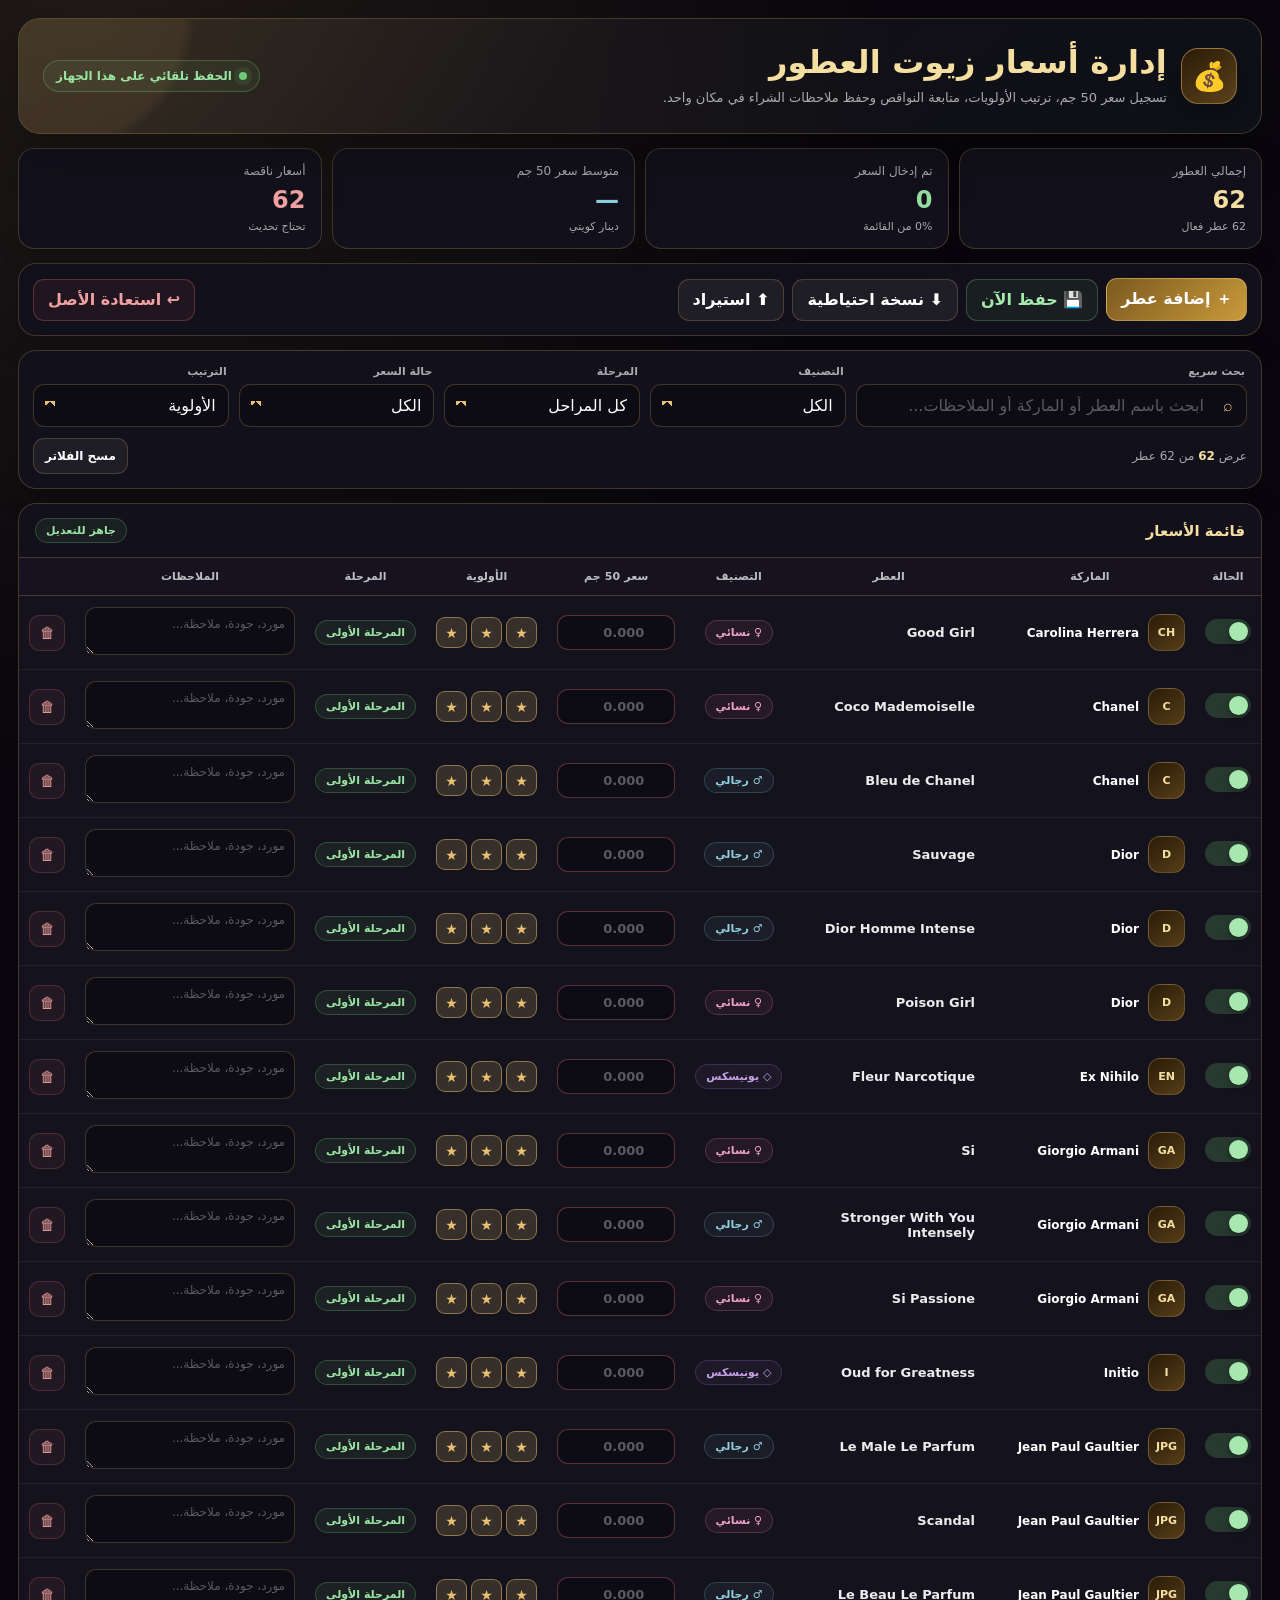
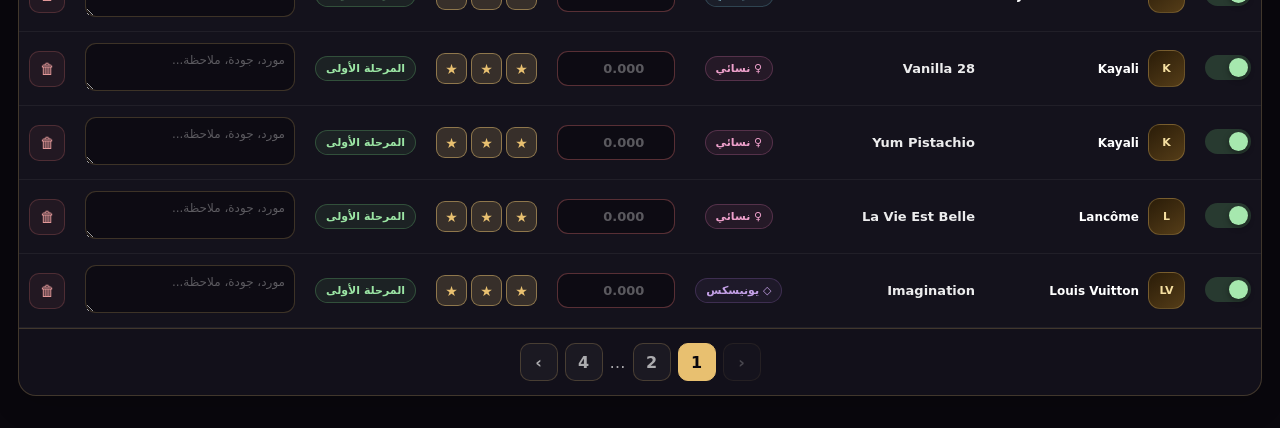
==== commit c0293068: "تصليح" ====
--- a/market-list.html
+++ b/market-list.html
@@ -1,118 +1,377 @@
 <!DOCTYPE html>
 <html lang="ar" dir="rtl">
 <head>
-<meta charset="UTF-8"/>
-<meta name="viewport" content="width=device-width,initial-scale=1.0,viewport-fit=cover"/>
-<title>حاسبة العطور الاحترافية — Web App</title>
-
-<!-- PWA -->
-<link rel="manifest" href="manifest.json"/>
-<meta name="theme-color" content="#e8c070"/>
-
-<!-- iOS PWA -->
-<meta name="apple-mobile-web-app-capable" content="yes"/>
-<meta name="apple-mobile-web-app-status-bar-style" content="black-translucent"/>
-<meta name="apple-mobile-web-app-title" content="حاسبة العطور"/>
-<link rel="apple-touch-icon" href="icon-192.png"/>
-<link rel="apple-touch-startup-image" href="icon-512.png"/>
-
-<!-- General -->
-<meta name="mobile-web-app-capable" content="yes"/>
-<meta name="application-name" content="حاسبة العطور"/>
-<meta name="description" content="حاسبة العطور الاحترافية — تركيبات، مزج، تكاليف، أرباح وإدارة أسعار الزيوت"/>
-
-<link rel="stylesheet" href="css/style.css"/>
-
-<!-- iOS Safe Area -->
-<style>
-  body {
-    padding-top: env(safe-area-inset-top);
-    padding-bottom: env(safe-area-inset-bottom);
-  }
-  .container {
-    padding-bottom: calc(env(safe-area-inset-bottom) + 16px);
-  }
-</style>
+  <meta charset="UTF-8" />
+  <meta name="viewport" content="width=device-width,initial-scale=1,viewport-fit=cover" />
+  <meta name="theme-color" content="#09070d" />
+  <title>إدارة أسعار زيوت العطور</title>
+  <style>
+    :root{
+      --bg:#09070d;--surface:#12101a;--surface-2:#17141f;--surface-3:#1d1927;
+      --gold:#e8c070;--gold-soft:#f5dfa0;--text:#fff;--muted:rgba(255,255,255,.64);
+      --line:rgba(232,192,112,.22);--line-strong:rgba(232,192,112,.46);
+      --green:#6ec878;--red:#e87777;--blue:#6eb5c8;--purple:#9e6ec8;
+      --shadow:0 18px 50px rgba(0,0,0,.28);
+    }
+    *{box-sizing:border-box}
+    html{color-scheme:dark}
+    body{margin:0;padding:18px;font-family:"Segoe UI",Tahoma,system-ui,sans-serif;background:
+      radial-gradient(circle at 8% 0,rgba(232,192,112,.10),transparent 34%),var(--bg);color:var(--text);min-height:100vh}
+    button,input,select,textarea{font:inherit}
+    button{cursor:pointer}
+    .page{max-width:1420px;margin:auto}
+    .hero{position:relative;overflow:hidden;border:1px solid var(--line);border-radius:22px;padding:24px;margin-bottom:14px;background:linear-gradient(135deg,rgba(232,192,112,.12),rgba(255,255,255,.035) 45%,rgba(110,181,200,.06));box-shadow:var(--shadow)}
+    .hero:after{content:"";position:absolute;width:260px;height:260px;border-radius:50%;background:rgba(232,192,112,.08);left:-90px;top:-130px;filter:blur(4px)}
+    .hero-top{position:relative;z-index:1;display:flex;align-items:center;justify-content:space-between;gap:18px;flex-wrap:wrap}
+    .hero-copy{display:flex;gap:14px;align-items:center}
+    .hero-icon{width:56px;height:56px;display:grid;place-items:center;border-radius:17px;background:linear-gradient(145deg,#2a1b07,#5c421c);border:1px solid rgba(232,192,112,.45);font-size:28px;box-shadow:0 10px 26px rgba(0,0,0,.3)}
+    h1{font-size:clamp(22px,3vw,32px);margin:0;color:var(--gold-soft);letter-spacing:.2px}
+    .hero p{margin:6px 0 0;color:var(--muted);font-size:13px;line-height:1.7}
+    .sync-badge{display:inline-flex;align-items:center;gap:7px;border:1px solid rgba(110,200,120,.3);background:rgba(110,200,120,.08);color:#9be5a4;padding:8px 12px;border-radius:999px;font-size:12px;font-weight:700}
+    .sync-dot{width:8px;height:8px;border-radius:50%;background:var(--green);box-shadow:0 0 0 5px rgba(110,200,120,.10)}
+
+    .stats{display:grid;grid-template-columns:repeat(4,minmax(0,1fr));gap:10px;margin-bottom:14px}
+    .stat{background:var(--surface);border:1px solid var(--line);border-radius:16px;padding:15px;min-height:92px;box-shadow:0 8px 24px rgba(0,0,0,.14)}
+    .stat-label{font-size:12px;color:var(--muted);margin-bottom:10px}
+    .stat-value{font-size:24px;font-weight:850;color:var(--gold-soft);line-height:1}
+    .stat-sub{font-size:11px;color:var(--muted);margin-top:8px}
+    .stat.green .stat-value{color:#94dda0}.stat.blue .stat-value{color:#8ccfe0}.stat.red .stat-value{color:#efa0a0}
+
+    .panel{background:var(--surface);border:1px solid var(--line);border-radius:18px;padding:14px;margin-bottom:14px;box-shadow:0 10px 30px rgba(0,0,0,.16)}
+    .actions{display:flex;gap:8px;flex-wrap:wrap;align-items:center}
+    .btn,.file-btn{border:1px solid var(--line);border-radius:11px;padding:10px 14px;background:rgba(255,255,255,.055);color:var(--text);font-weight:700;transition:.18s;display:inline-flex;gap:7px;align-items:center;justify-content:center;min-height:42px}
+    .btn:hover,.file-btn:hover{border-color:var(--line-strong);transform:translateY(-1px);background:rgba(255,255,255,.085)}
+    .btn.primary{background:linear-gradient(135deg,#7b591f,#c99a3b);color:#fff;border-color:rgba(232,192,112,.5)}
+    .btn.success{color:#a6e8ae;border-color:rgba(110,200,120,.3);background:rgba(110,200,120,.08)}
+    .btn.danger{color:#f0a1a1;border-color:rgba(232,119,119,.28);background:rgba(232,119,119,.07)}
+    .btn.compact{padding:8px 11px;min-height:36px;font-size:12px}
+    .file-btn input{display:none}
+    .toolbar-space{flex:1}
+
+    .filter-grid{display:grid;grid-template-columns:minmax(240px,2fr) repeat(4,minmax(135px,1fr));gap:10px;align-items:end}
+    .field label{display:block;font-size:11px;color:var(--muted);margin:0 2px 6px;font-weight:650}
+    input,select,textarea{width:100%;border:1.5px solid var(--line);border-radius:11px;padding:11px 12px;background:#0d0b13;color:var(--text);outline:none;transition:.18s}
+    input:focus,select:focus,textarea:focus{border-color:var(--gold);box-shadow:0 0 0 3px rgba(232,192,112,.09)}
+    input::placeholder,textarea::placeholder{color:rgba(255,255,255,.32)}
+    select{appearance:none;background-image:linear-gradient(45deg,transparent 50%,var(--gold) 50%),linear-gradient(135deg,var(--gold) 50%,transparent 50%);background-position:16px calc(50% - 2px),11px calc(50% - 2px);background-size:5px 5px,5px 5px;background-repeat:no-repeat;padding-left:32px}
+    .search-wrap{position:relative}.search-wrap input{padding-right:42px}.search-icon{position:absolute;right:14px;bottom:12px;color:var(--gold);pointer-events:none}
+    .filter-foot{display:flex;justify-content:space-between;align-items:center;gap:10px;margin-top:11px;color:var(--muted);font-size:12px;flex-wrap:wrap}
+    .results-count strong{color:var(--gold-soft)}
+
+    .add-panel{display:none}.add-panel.open{display:block;animation:reveal .22s ease}
+    .section-title{display:flex;align-items:center;justify-content:space-between;gap:10px;margin-bottom:13px}
+    .section-title h2{margin:0;font-size:16px;color:var(--gold-soft)}
+    .add-grid{display:grid;grid-template-columns:repeat(6,minmax(130px,1fr));gap:10px;align-items:end}
+    .span-2{grid-column:span 2}
+    .hint{font-size:11px;color:var(--muted);line-height:1.65;margin-top:10px}
+
+    .table-panel{padding:0;overflow:hidden}
+    .table-head{display:flex;justify-content:space-between;align-items:center;padding:14px 16px;border-bottom:1px solid var(--line);gap:12px}
+    .table-head h2{margin:0;font-size:15px;color:var(--gold-soft)}
+    .table-wrap{overflow:auto;max-height:none}
+    table{width:100%;min-width:1120px;border-collapse:separate;border-spacing:0}
+    th{position:sticky;top:0;z-index:3;background:#16121f;color:rgba(255,255,255,.72);font-size:11px;text-transform:none;letter-spacing:.1px;padding:12px 10px;border-bottom:1px solid var(--line);white-space:nowrap}
+    td{padding:11px 10px;border-bottom:1px solid rgba(255,255,255,.055);vertical-align:middle;text-align:center;font-size:13px}
+    tbody tr{transition:.15s;background:rgba(255,255,255,.008)}
+    tbody tr:hover{background:rgba(232,192,112,.045)}
+    tbody tr.canceled{opacity:.48;background:rgba(232,119,119,.025)}
+    tbody tr.canceled .perfume-title{text-decoration:line-through}
+    .brand-box{display:flex;align-items:center;gap:9px;text-align:right;min-width:190px}
+    .brand-avatar{width:37px;height:37px;display:grid;place-items:center;flex:0 0 auto;border-radius:12px;background:linear-gradient(145deg,#2a1c08,#553d18);border:1px solid rgba(232,192,112,.28);color:var(--gold-soft);font-size:11px;font-weight:850}
+    .brand-name{font-size:12px;font-weight:700;color:#fff}.perfume-title{font-weight:750;text-align:right;min-width:170px;color:rgba(255,255,255,.92)}
+    .price-input{min-width:112px;text-align:center;font-weight:850;color:var(--gold-soft);padding:9px 8px}
+    .price-input.missing{border-color:rgba(232,119,119,.34);color:#efa0a0}
+    .priority{display:flex;gap:4px;justify-content:center;direction:ltr}
+    .star-btn{width:31px;height:31px;padding:0;border-radius:9px;border:1px solid rgba(255,255,255,.12);background:rgba(255,255,255,.045);color:rgba(255,255,255,.25);font-size:14px}
+    .star-btn.active{background:rgba(232,192,112,.17);border-color:rgba(232,192,112,.5);color:var(--gold)}
+    .pill{display:inline-flex;align-items:center;justify-content:center;border-radius:999px;padding:5px 10px;font-size:11px;font-weight:750;white-space:nowrap}
+    .stage-one{background:rgba(110,200,120,.09);border:1px solid rgba(110,200,120,.28);color:#9be5a4}
+    .stage-two{background:rgba(110,181,200,.09);border:1px solid rgba(110,181,200,.28);color:#93d6e7}
+    .gender-w{background:rgba(232,119,177,.08);border:1px solid rgba(232,119,177,.25);color:#eea0cb}
+    .gender-m{background:rgba(110,181,200,.08);border:1px solid rgba(110,181,200,.25);color:#91cfdf}
+    .gender-u{background:rgba(158,110,200,.08);border:1px solid rgba(158,110,200,.25);color:#c4a0e6}
+    .notes{min-width:210px;min-height:40px;resize:vertical;padding:9px;font-size:12px}
+    .status-toggle{width:46px;height:25px;border:0;border-radius:999px;background:rgba(110,200,120,.22);position:relative;padding:0}
+    .status-toggle:before{content:"";position:absolute;width:19px;height:19px;border-radius:50%;background:#a6e8ae;right:3px;top:3px;transition:.2s;box-shadow:0 2px 6px rgba(0,0,0,.4)}
+    .status-toggle.off{background:rgba(232,119,119,.2)}.status-toggle.off:before{right:24px;background:#efa0a0}
+    .icon-btn{width:36px;height:36px;border-radius:10px;border:1px solid rgba(232,119,119,.22);background:rgba(232,119,119,.065);color:#efa0a0;font-size:15px}
+
+    .cards{display:none;padding:12px}
+    .perf-card{border:1px solid var(--line);background:linear-gradient(145deg,rgba(255,255,255,.045),rgba(255,255,255,.018));border-radius:16px;padding:14px;margin-bottom:10px}
+    .perf-card.canceled{opacity:.5}
+    .perf-card-top{display:flex;align-items:flex-start;gap:10px}.perf-card-main{flex:1;min-width:0}.perf-card-name{font-weight:800;font-size:15px;color:#fff;white-space:nowrap;overflow:hidden;text-overflow:ellipsis}.perf-card-brand{font-size:11px;color:var(--muted);margin-top:3px}
+    .perf-card-tags{display:flex;gap:5px;flex-wrap:wrap;margin-top:10px}
+    .perf-card-grid{display:grid;grid-template-columns:1fr 1fr;gap:9px;margin-top:12px}
+    .mobile-label{font-size:10px;color:var(--muted);margin-bottom:5px}
+    .perf-card-actions{display:flex;justify-content:space-between;align-items:center;gap:8px;margin-top:12px;padding-top:11px;border-top:1px solid rgba(255,255,255,.07)}
+
+    .empty{text-align:center;padding:46px 18px;color:var(--muted)}.empty-icon{font-size:42px;margin-bottom:10px}.empty strong{display:block;color:var(--gold-soft);font-size:15px;margin-bottom:5px}
+    .pagination{display:flex;align-items:center;justify-content:center;gap:7px;padding:14px;border-top:1px solid var(--line)}
+    .page-btn{min-width:38px;height:38px;border-radius:10px;border:1px solid var(--line);background:rgba(255,255,255,.04);color:var(--muted);font-weight:750}
+    .page-btn.active{background:var(--gold);color:#09070d;border-color:var(--gold)}.page-btn:disabled{opacity:.35;cursor:not-allowed}
+    .status-msg{position:fixed;left:50%;bottom:20px;transform:translate(-50%,20px);z-index:50;background:var(--gold);color:#09070d;border-radius:999px;padding:10px 18px;font-size:13px;font-weight:850;opacity:0;pointer-events:none;transition:.25s;box-shadow:0 10px 30px rgba(0,0,0,.35)}
+    .status-msg.show{opacity:1;transform:translate(-50%,0)}
+    @keyframes reveal{from{opacity:0;transform:translateY(-6px)}to{opacity:1;transform:none}}
+
+    @media(max-width:1080px){.filter-grid{grid-template-columns:2fr 1fr 1fr}.filter-grid .field:nth-child(n+4){grid-column:auto}.add-grid{grid-template-columns:repeat(3,1fr)}.stats{grid-template-columns:repeat(2,1fr)}}
+    @media(max-width:720px){body{padding:9px}.hero{padding:17px;border-radius:17px}.hero-icon{width:48px;height:48px}.sync-badge{width:100%;justify-content:center}.stats{gap:7px}.stat{padding:12px;min-height:80px}.stat-value{font-size:20px}.panel{padding:11px;border-radius:15px}.filter-grid{grid-template-columns:1fr 1fr}.filter-grid .search-field{grid-column:1/-1}.add-grid{grid-template-columns:1fr 1fr}.span-2{grid-column:1/-1}.table-wrap{display:none}.cards{display:block}.table-head{padding:12px}.actions .toolbar-space{display:none}.actions .btn,.actions .file-btn{flex:1 1 calc(50% - 8px)}.pagination{flex-wrap:wrap}}
+    @media(max-width:430px){.stats{grid-template-columns:1fr 1fr}.stat-sub{display:none}.filter-grid,.add-grid,.perf-card-grid{grid-template-columns:1fr}.filter-grid .search-field,.span-2{grid-column:auto}.hero-copy{align-items:flex-start}.hero p{font-size:12px}.actions .btn,.actions .file-btn{flex:1 1 100%}}
+  </style>
 </head>
 <body>
-<div class="container">
-  <div class="header">
-    <div class="logo">🧴</div>
-    <h1>حاسبة العطور الاحترافية</h1>
-    <div class="badge"><div class="badge-dot"></div>يعمل بالكامل بدون إنترنت</div>
-  </div>
-
-  <div class="tabs" role="tablist" aria-label="أقسام التطبيق">
-    <button class="tab active" data-tab="calc" onclick="showTab('calc')">🧪 حاسبة</button>
-    <button class="tab" data-tab="blend" onclick="showTab('blend')">🎨 مزج</button>
-    <button class="tab" data-tab="favs" onclick="showTab('favs')">⭐ مفضلة</button>
-    <button class="tab" data-tab="market" onclick="showTab('market')">💰 أسعار العطور</button>
-  </div>
-
-  <div id="tab-calc"></div>
-  <div id="tab-blend" style="display:none"></div>
-  <div id="tab-favs" style="display:none"></div>
-  <div id="tab-market" style="display:none">
-    <div class="market-tab-shell">
-      <iframe id="market-list-frame" src="market-list.html" title="إدارة أسعار زيوت العطور" loading="lazy"></iframe>
+<main class="page">
+  <section class="hero">
+    <div class="hero-top">
+      <div class="hero-copy">
+        <div class="hero-icon">💰</div>
+        <div>
+          <h1>إدارة أسعار زيوت العطور</h1>
+          <p>تسجيل سعر 50 جم، ترتيب الأولويات، متابعة النواقص وحفظ ملاحظات الشراء في مكان واحد.</p>
+        </div>
+      </div>
+      <div class="sync-badge"><span class="sync-dot"></span> الحفظ تلقائي على هذا الجهاز</div>
     </div>
-  </div>
-</div>
-
-<div id="modal"></div>
-<div id="toast"></div>
-
-<!-- زر الهوم — ثابت دائماً -->
-<button id="home-btn" onclick="goHome()" aria-label="الرئيسية">🏠</button>
-
-<!-- Install Banner (iOS) -->
-<div id="install-banner" style="display:none;position:fixed;bottom:0;left:0;right:0;background:linear-gradient(135deg,#1a1008,#2a1a08);border-top:1px solid rgba(232,192,112,0.4);padding:14px 18px;padding-bottom:calc(14px + env(safe-area-inset-bottom));z-index:9999;font-family:inherit">
-  <div style="display:flex;justify-content:space-between;align-items:center">
-    <div>
-      <div style="font-size:14px;font-weight:700;color:#e8c070">📲 ثبّت التطبيق</div>
-      <div style="font-size:12px;color:rgba(255,255,255,0.6);margin-top:3px">اضغط <strong style="color:#e8c070">□ ↑</strong> ثم "أضف إلى الشاشة الرئيسية"</div>
+  </section>
+
+  <section class="stats" id="stats"></section>
+
+  <section class="panel actions" aria-label="إجراءات البيانات">
+    <button class="btn primary" type="button" onclick="toggleAddPanel()">＋ إضافة عطر</button>
+    <button class="btn success" type="button" onclick="saveAll()">💾 حفظ الآن</button>
+    <button class="btn" type="button" onclick="exportData()">⬇️ نسخة احتياطية</button>
+    <label class="file-btn">⬆️ استيراد<input id="importFile" type="file" accept=".json,application/json" onchange="importData(event)"></label>
+    <div class="toolbar-space"></div>
+    <button class="btn danger" type="button" onclick="resetToDefault()">↩️ استعادة الأصل</button>
+  </section>
+
+  <section class="panel add-panel" id="addPanel">
+    <div class="section-title"><h2>إضافة عطر جديد</h2><button class="btn compact" type="button" onclick="toggleAddPanel(false)">إغلاق ✕</button></div>
+    <div class="add-grid">
+      <div class="field"><label for="newGender">الجنس</label><select id="newGender"><option value="">اختر</option><option value="نسائي">نسائي</option><option value="رجالي">رجالي</option><option value="يونيسكس">يونيسكس</option></select></div>
+      <div class="field span-2"><label for="newBrand">الماركة</label><input id="newBrand" placeholder="مثال: Dior"></div>
+      <div class="field span-2"><label for="newName">اسم العطر</label><input id="newName" placeholder="مثال: Sauvage"></div>
+      <div class="field"><label for="newCost">سعر 50 جم (د.ك)</label><input id="newCost" type="number" min="0" step="0.001" placeholder="0.000"></div>
+      <div class="field"><label for="newStage">المرحلة</label><select id="newStage"><option value="المرحلة الأولى">المرحلة الأولى</option><option value="المرحلة الثانية">المرحلة الثانية</option></select></div>
+      <div class="field"><label for="newPriority">الأولوية</label><select id="newPriority"><option value="3">عالية — 3 نجوم</option><option value="2">متوسطة — نجمتان</option><option value="1">عادية — نجمة</option></select></div>
+      <div class="field span-2"><label for="newNotes">ملاحظات</label><input id="newNotes" placeholder="المورد، جودة الزيت، آخر تحديث..."></div>
+      <button class="btn primary" type="button" onclick="addPerfume()">إضافة وحفظ</button>
     </div>
-    <button onclick="document.getElementById('install-banner').style.display='none'" style="background:rgba(232,192,112,0.15);border:1px solid rgba(232,192,112,0.3);color:#e8c070;border-radius:8px;padding:7px 13px;font-size:13px;cursor:pointer;font-family:inherit">فهمت ✓</button>
-  </div>
-</div>
-
-<script src="js/data.js"></script>
-<script src="js/app.js"></script>
+    <div class="hint">لن تُرفع البيانات إلى الإنترنت. استخدم النسخة الاحتياطية لنقلها إلى جهاز آخر.</div>
+  </section>
+
+  <section class="panel">
+    <div class="filter-grid">
+      <div class="field search-field search-wrap"><label for="searchInput">بحث سريع</label><span class="search-icon">⌕</span><input id="searchInput" type="search" placeholder="ابحث باسم العطر أو الماركة أو الملاحظات..." oninput="setFilter('query',this.value)"></div>
+      <div class="field"><label for="genderFilter">التصنيف</label><select id="genderFilter" onchange="setFilter('gender',this.value)"><option value="all">الكل</option><option value="نسائي">نسائي</option><option value="رجالي">رجالي</option><option value="يونيسكس">يونيسكس</option></select></div>
+      <div class="field"><label for="stageFilter">المرحلة</label><select id="stageFilter" onchange="setFilter('stage',this.value)"><option value="all">كل المراحل</option><option value="المرحلة الأولى">المرحلة الأولى</option><option value="المرحلة الثانية">المرحلة الثانية</option></select></div>
+      <div class="field"><label for="priceFilter">حالة السعر</label><select id="priceFilter" onchange="setFilter('price',this.value)"><option value="all">الكل</option><option value="priced">تم التسعير</option><option value="missing">بدون سعر</option><option value="active">فعال فقط</option><option value="canceled">ملغي فقط</option></select></div>
+      <div class="field"><label for="sortFilter">الترتيب</label><select id="sortFilter" onchange="setFilter('sort',this.value)"><option value="priority">الأولوية</option><option value="brand">الماركة</option><option value="name">اسم العطر</option><option value="priceHigh">السعر: الأعلى</option><option value="priceLow">السعر: الأقل</option></select></div>
+    </div>
+    <div class="filter-foot"><div class="results-count" id="resultsCount"></div><button class="btn compact" type="button" onclick="clearFilters()">مسح الفلاتر</button></div>
+  </section>
+
+  <section class="panel table-panel">
+    <div class="table-head"><h2>قائمة الأسعار</h2><span class="pill stage-one" id="lastSaved">جاهز للتعديل</span></div>
+    <div class="table-wrap" id="tableView"></div>
+    <div class="cards" id="cardView"></div>
+    <div class="pagination" id="pagination"></div>
+  </section>
+</main>
+<div id="status" class="status-msg" role="status" aria-live="polite"></div>
+
 <script>
-// ── Service Worker Registration ──
-if ('serviceWorker' in navigator) {
-  window.addEventListener('load', () => {
-    navigator.serviceWorker.register('./service-worker.js')
-      .then(reg => console.log('✅ SW registered:', reg.scope))
-      .catch(err => console.log('❌ SW error:', err));
+const STORAGE_KEY = "kuwait_perfume_manager_v3";
+const PAGE_SIZE = 18;
+const defaultPerfumes = [
+  {id:"w01",gender:"نسائي",brand:"YSL",name:"Libre Intense",priority:3,stage:"المرحلة الأولى"},
+  {id:"w02",gender:"نسائي",brand:"Carolina Herrera",name:"Good Girl",priority:3,stage:"المرحلة الأولى"},
+  {id:"w03",gender:"نسائي",brand:"Lancôme",name:"La Vie Est Belle",priority:3,stage:"المرحلة الأولى"},
+  {id:"w04",gender:"نسائي",brand:"Giorgio Armani",name:"Si",priority:3,stage:"المرحلة الأولى"},
+  {id:"w05",gender:"نسائي",brand:"YSL",name:"Black Opium",priority:3,stage:"المرحلة الأولى"},
+  {id:"w06",gender:"نسائي",brand:"Prada",name:"Paradoxe",priority:3,stage:"المرحلة الأولى"},
+  {id:"w07",gender:"نسائي",brand:"Burberry",name:"Her",priority:2,stage:"المرحلة الأولى"},
+  {id:"w08",gender:"نسائي",brand:"Chanel",name:"Coco Mademoiselle",priority:3,stage:"المرحلة الأولى"},
+  {id:"w09",gender:"نسائي",brand:"Dior",name:"Miss Dior",priority:2,stage:"المرحلة الأولى"},
+  {id:"w10",gender:"نسائي",brand:"Giorgio Armani",name:"My Way",priority:2,stage:"المرحلة الأولى"},
+  {id:"w11",gender:"نسائي",brand:"Mugler",name:"Alien",priority:2,stage:"المرحلة الأولى"},
+  {id:"w12",gender:"نسائي",brand:"Kayali",name:"Vanilla 28",priority:3,stage:"المرحلة الأولى"},
+  {id:"w13",gender:"نسائي",brand:"Chanel",name:"Chance",priority:2,stage:"المرحلة الأولى"},
+  {id:"w14",gender:"نسائي",brand:"Versace",name:"Bright Crystal",priority:2,stage:"المرحلة الأولى"},
+  {id:"w15",gender:"نسائي",brand:"Narciso Rodriguez",name:"For Her",priority:2,stage:"المرحلة الأولى"},
+  {id:"w16",gender:"نسائي",brand:"Valentino",name:"Donna Born in Roma",priority:3,stage:"المرحلة الأولى"},
+  {id:"m01",gender:"رجالي",brand:"Dior",name:"Sauvage",priority:3,stage:"المرحلة الأولى"},
+  {id:"m02",gender:"رجالي",brand:"Chanel",name:"Bleu de Chanel",priority:3,stage:"المرحلة الأولى"},
+  {id:"m03",gender:"رجالي",brand:"YSL",name:"Y EDP",priority:3,stage:"المرحلة الأولى"},
+  {id:"m04",gender:"رجالي",brand:"Rabanne",name:"1 Million",priority:3,stage:"المرحلة الأولى"},
+  {id:"m05",gender:"رجالي",brand:"Giorgio Armani",name:"Stronger With You Intensely",priority:3,stage:"المرحلة الأولى"},
+  {id:"m06",gender:"رجالي",brand:"Jean Paul Gaultier",name:"Le Male Le Parfum",priority:3,stage:"المرحلة الأولى"},
+  {id:"m07",gender:"رجالي",brand:"Versace",name:"Dylan Blue",priority:2,stage:"المرحلة الأولى"},
+  {id:"m08",gender:"رجالي",brand:"Giorgio Armani",name:"Acqua di Gio Profondo",priority:2,stage:"المرحلة الأولى"},
+  {id:"m09",gender:"رجالي",brand:"Montblanc",name:"Explorer",priority:2,stage:"المرحلة الأولى"},
+  {id:"m10",gender:"رجالي",brand:"Prada",name:"Luna Rossa Carbon",priority:2,stage:"المرحلة الأولى"},
+  {id:"m11",gender:"رجالي",brand:"Versace",name:"Pour Homme",priority:2,stage:"المرحلة الأولى"},
+  {id:"m12",gender:"رجالي",brand:"Rabanne",name:"Invictus",priority:2,stage:"المرحلة الأولى"},
+  {id:"m13",gender:"رجالي",brand:"Rasasi",name:"Hawas",priority:3,stage:"المرحلة الأولى"},
+  {id:"m14",gender:"رجالي",brand:"Giorgio Armani",name:"Stronger With You Absolutely",priority:2,stage:"المرحلة الأولى"},
+  {id:"m15",gender:"رجالي",brand:"Giorgio Armani",name:"Armani Code Parfum",priority:2,stage:"المرحلة الأولى"},
+  {id:"m16",gender:"رجالي",brand:"Dior",name:"Dior Homme Intense",priority:3,stage:"المرحلة الأولى"},
+  {id:"u01",gender:"يونيسكس",brand:"Maison Francis Kurkdjian",name:"Baccarat Rouge 540",priority:3,stage:"المرحلة الأولى"},
+  {id:"u02",gender:"يونيسكس",brand:"Louis Vuitton",name:"Imagination",priority:3,stage:"المرحلة الأولى"},
+  {id:"u03",gender:"يونيسكس",brand:"Tom Ford",name:"Tobacco Vanille",priority:3,stage:"المرحلة الأولى"},
+  {id:"u04",gender:"يونيسكس",brand:"Tom Ford",name:"Oud Wood",priority:3,stage:"المرحلة الأولى"},
+  {id:"u05",gender:"يونيسكس",brand:"Mancera",name:"Instant Crush",priority:3,stage:"المرحلة الأولى"},
+  {id:"u06",gender:"يونيسكس",brand:"Xerjoff",name:"Erba Pura",priority:3,stage:"المرحلة الأولى"},
+  {id:"u07",gender:"يونيسكس",brand:"Maison Francis Kurkdjian",name:"Grand Soir",priority:2,stage:"المرحلة الأولى"},
+  {id:"u08",gender:"يونيسكس",brand:"Swiss Arabian",name:"Shaghaf Oud",priority:2,stage:"المرحلة الأولى"},
+  {id:"p201",gender:"نسائي",brand:"Givenchy",name:"L’Interdit",priority:2,stage:"المرحلة الثانية"},
+  {id:"p202",gender:"نسائي",brand:"Viktor & Rolf",name:"Flowerbomb",priority:2,stage:"المرحلة الثانية"},
+  {id:"p203",gender:"رجالي",brand:"Azzaro",name:"The Most Wanted",priority:3,stage:"المرحلة الثانية"},
+  {id:"p204",gender:"رجالي",brand:"Jean Paul Gaultier",name:"Ultra Male",priority:2,stage:"المرحلة الثانية"},
+  {id:"p205",gender:"يونيسكس",brand:"Sospiro",name:"Erba Pura Style",priority:2,stage:"المرحلة الثانية"},
+  {id:"p206",gender:"يونيسكس",brand:"Arabian Oud",name:"Kalemat",priority:2,stage:"المرحلة الثانية"},
+  {id:"p207",gender:"يونيسكس",brand:"Arabian Oud",name:"Madawi",priority:2,stage:"المرحلة الثانية"},
+  {id:"p208",gender:"يونيسكس",brand:"Gissah",name:"Imperial Valley",priority:3,stage:"المرحلة الثانية"}
+,
+  {id:"w17",gender:"نسائي",brand:"Jean Paul Gaultier",name:"Scandal",priority:3,stage:"المرحلة الأولى"},
+  {id:"w18",gender:"نسائي",brand:"Dior",name:"Poison Girl",priority:3,stage:"المرحلة الأولى"},
+  {id:"w19",gender:"نسائي",brand:"Giorgio Armani",name:"Si Passione",priority:3,stage:"المرحلة الأولى"},
+  {id:"w20",gender:"نسائي",brand:"Kayali",name:"Yum Pistachio",priority:3,stage:"المرحلة الأولى"},
+
+  {id:"m17",gender:"رجالي",brand:"Versace",name:"Eros",priority:3,stage:"المرحلة الأولى"},
+  {id:"m18",gender:"رجالي",brand:"YSL",name:"Y Le Parfum",priority:3,stage:"المرحلة الأولى"},
+  {id:"m19",gender:"رجالي",brand:"Rabanne",name:"Invictus Victory",priority:3,stage:"المرحلة الأولى"},
+  {id:"m20",gender:"رجالي",brand:"Dior",name:"Fahrenheit",priority:2,stage:"المرحلة الأولى"},
+  {id:"m21",gender:"رجالي",brand:"Jean Paul Gaultier",name:"Le Beau Le Parfum",priority:3,stage:"المرحلة الأولى"},
+
+  {id:"u09",gender:"يونيسكس",brand:"Maison Francis Kurkdjian",name:"Gentle Fluidity Silver",priority:3,stage:"المرحلة الأولى"},
+  {id:"u10",gender:"يونيسكس",brand:"Initio",name:"Oud for Greatness",priority:3,stage:"المرحلة الأولى"},
+  {id:"u11",gender:"يونيسكس",brand:"Byredo",name:"Bal d’Afrique",priority:2,stage:"المرحلة الأولى"},
+  {id:"u12",gender:"يونيسكس",brand:"Ex Nihilo",name:"Fleur Narcotique",priority:3,stage:"المرحلة الأولى"},
+  {id:"u13",gender:"يونيسكس",brand:"Xerjoff",name:"Naxos",priority:3,stage:"المرحلة الأولى"},
+
+];
+
+const filters = {query:"",gender:"all",stage:"all",price:"all",sort:"priority"};
+let currentPage = 1;
+let perfumes = loadData();
+
+function cloneDefaults(){return defaultPerfumes.map(item=>({...item,cost50:"",notes:"",canceled:false}));}
+function normalizeItem(p,index=0){
+  return {id:p.id||`item_${Date.now()}_${index}`,gender:p.gender||"يونيسكس",brand:String(p.brand||""),name:String(p.name||""),stage:p.stage||"المرحلة الأولى",priority:Math.min(3,Math.max(1,Number(p.priority)||1)),cost50:p.cost50??"",notes:p.notes??"",canceled:Boolean(p.canceled)};
+}
+function loadData(){
+  try{const saved=localStorage.getItem(STORAGE_KEY);if(saved){const parsed=JSON.parse(saved);if(Array.isArray(parsed))return parsed.map(normalizeItem);}}
+  catch(error){console.warn("تعذر قراءة البيانات",error)}
+  return cloneDefaults();
+}
+function saveToStorage(showMessage=false){
+  let stored=true;
+  try{localStorage.setItem(STORAGE_KEY,JSON.stringify(perfumes));}
+  catch(error){stored=false;console.warn("تعذر الحفظ المحلي",error);}
+  const stamp=new Intl.DateTimeFormat("ar-KW",{hour:"2-digit",minute:"2-digit"}).format(new Date());
+  document.getElementById("lastSaved").textContent=stored?`حُفظ ${stamp}`:"تعذر الحفظ المحلي";
+  if(showMessage)flash(stored?"تم حفظ جميع البيانات ✓":"تعذر الحفظ في هذا المتصفح");
+}
+function saveAll(){saveToStorage(true);render();}
+function escapeHtml(value){return String(value??"").replace(/[&<>"']/g,ch=>({"&":"&amp;","<":"&lt;",">":"&gt;",'"':"&quot;","'":"&#039;"}[ch]));}
+function brandInitials(brand){return String(brand).split(/\s+/).filter(Boolean).slice(0,3).map(x=>x[0]).join("").toUpperCase();}
+function genderClass(g){return g==="نسائي"?"gender-w":g==="رجالي"?"gender-m":"gender-u";}
+function genderIcon(g){return g==="نسائي"?"♀":g==="رجالي"?"♂":"◇";}
+function numericPrice(item){const n=Number(item.cost50);return Number.isFinite(n)&&n>0?n:null;}
+function formatPrice(v){return v==null?"—":`${v.toFixed(3)} د.ك`;}
+
+function setFilter(key,value){filters[key]=value;currentPage=1;render();}
+function clearFilters(){
+  Object.assign(filters,{query:"",gender:"all",stage:"all",price:"all",sort:"priority"});
+  ["searchInput","genderFilter","stageFilter","priceFilter","sortFilter"].forEach(id=>{const node=document.getElementById(id);if(!node)return;node.value=id==="searchInput"?"":id==="sortFilter"?"priority":"all";});
+  currentPage=1;render();
+}
+function getFiltered(){
+  const q=filters.query.trim().toLowerCase();
+  let list=perfumes.filter(item=>{
+    if(q&&!`${item.brand} ${item.name} ${item.notes}`.toLowerCase().includes(q))return false;
+    if(filters.gender!=="all"&&item.gender!==filters.gender)return false;
+    if(filters.stage!=="all"&&item.stage!==filters.stage)return false;
+    const hasPrice=numericPrice(item)!==null;
+    if(filters.price==="priced"&&!hasPrice)return false;
+    if(filters.price==="missing"&&hasPrice)return false;
+    if(filters.price==="active"&&item.canceled)return false;
+    if(filters.price==="canceled"&&!item.canceled)return false;
+    return true;
   });
-}
-
-// ── iOS Install Banner ──
-const isIOS = /iPad|iPhone|iPod/.test(navigator.userAgent);
-const isStandalone = window.matchMedia('(display-mode: standalone)').matches
-  || window.navigator.standalone;
-const bannerDismissed = localStorage.getItem('install_banner_dismissed');
-
-if (isIOS && !isStandalone && !bannerDismissed) {
-  setTimeout(() => {
-    document.getElementById('install-banner').style.display = 'block';
-  }, 2500);
-  document.getElementById('install-banner')
-    .querySelector('button')
-    .addEventListener('click', () => {
-      localStorage.setItem('install_banner_dismissed', '1');
-    });
-}
-
-// ضبط ارتفاع صفحة الأسعار داخل التطبيق تلقائياً
-window.addEventListener('message', event => {
-  if (!event.data || event.data.type !== 'perfumez-market-height') return;
-  const frame = document.getElementById('market-list-frame');
-  if (!frame) return;
-  const height = Math.max(720, Math.min(Number(event.data.height) || 900, 2200));
-  frame.style.height = `${height}px`;
-});
+  list.sort((a,b)=>{
+    if(filters.sort==="brand")return a.brand.localeCompare(b.brand,"ar")||a.name.localeCompare(b.name,"ar");
+    if(filters.sort==="name")return a.name.localeCompare(b.name,"ar");
+    if(filters.sort==="priceHigh")return (numericPrice(b)||-1)-(numericPrice(a)||-1);
+    if(filters.sort==="priceLow")return (numericPrice(a)??Infinity)-(numericPrice(b)??Infinity);
+    return Number(b.priority)-Number(a.priority)||a.stage.localeCompare(b.stage,"ar")||a.brand.localeCompare(b.brand,"ar");
+  });
+  return list;
+}
+function updateField(id,field,value){const item=perfumes.find(p=>p.id===id);if(!item)return;item[field]=value;saveToStorage(false);renderStats();if(field==="cost50")refreshPriceClasses(id,value);}
+function refreshPriceClasses(id,value){document.querySelectorAll(`[data-price-id="${CSS.escape(id)}"]`).forEach(el=>el.classList.toggle("missing",!(Number(value)>0)));}
+function setPriority(id,value){const item=perfumes.find(p=>p.id===id);if(!item)return;item.priority=Number(value);saveToStorage(false);render();}
+function toggleCancel(id){const item=perfumes.find(p=>p.id===id);if(!item)return;item.canceled=!item.canceled;saveToStorage(false);render();flash(item.canceled?"تم نقل العطر إلى الملغي":"تم تفعيل العطر");}
+function deletePerfume(id){const item=perfumes.find(p=>p.id===id);if(!item||!confirm(`حذف ${item.name} نهائياً؟`))return;perfumes=perfumes.filter(p=>p.id!==id);saveToStorage(false);render();flash("تم حذف العطر");}
+function renderPriority(item){return `<div class="priority">${[1,2,3].map(v=>`<button class="star-btn ${item.priority>=v?"active":""}" type="button" onclick="setPriority('${escapeHtml(item.id)}',${v})" aria-label="أولوية ${v}">★</button>`).join("")}</div>`;}
+function stageClass(stage){return stage==="المرحلة الأولى"?"stage-one":"stage-two";}
+
+function rowHtml(item){const price=numericPrice(item);return `<tr class="${item.canceled?"canceled":""}">
+<td><button type="button" class="status-toggle ${item.canceled?"off":""}" onclick="toggleCancel('${escapeHtml(item.id)}')" title="${item.canceled?"إعادة تفعيل":"إلغاء"}"></button></td>
+<td><div class="brand-box"><div class="brand-avatar">${escapeHtml(brandInitials(item.brand))}</div><div class="brand-name">${escapeHtml(item.brand)}</div></div></td>
+<td><div class="perfume-title">${escapeHtml(item.name)}</div></td>
+<td><span class="pill ${genderClass(item.gender)}">${genderIcon(item.gender)} ${escapeHtml(item.gender)}</span></td>
+<td><input data-price-id="${escapeHtml(item.id)}" class="price-input ${price===null?"missing":""}" type="number" min="0" step="0.001" value="${escapeHtml(item.cost50)}" placeholder="0.000" oninput="updateField('${escapeHtml(item.id)}','cost50',this.value)"></td>
+<td>${renderPriority(item)}</td>
+<td><span class="pill ${stageClass(item.stage)}">${escapeHtml(item.stage)}</span></td>
+<td><textarea class="notes" placeholder="مورد، جودة، ملاحظة..." oninput="updateField('${escapeHtml(item.id)}','notes',this.value)">${escapeHtml(item.notes)}</textarea></td>
+<td><button class="icon-btn" type="button" onclick="deletePerfume('${escapeHtml(item.id)}')" aria-label="حذف">🗑</button></td>
+</tr>`;}
+function tableHtml(items){if(!items.length)return emptyHtml();return `<table><thead><tr><th>الحالة</th><th>الماركة</th><th>العطر</th><th>التصنيف</th><th>سعر 50 جم</th><th>الأولوية</th><th>المرحلة</th><th>الملاحظات</th><th></th></tr></thead><tbody>${items.map(rowHtml).join("")}</tbody></table>`;}
+function cardHtml(item){const price=numericPrice(item);return `<article class="perf-card ${item.canceled?"canceled":""}">
+<div class="perf-card-top"><div class="brand-avatar">${escapeHtml(brandInitials(item.brand))}</div><div class="perf-card-main"><div class="perf-card-name">${escapeHtml(item.name)}</div><div class="perf-card-brand">${escapeHtml(item.brand)}</div></div><button type="button" class="status-toggle ${item.canceled?"off":""}" onclick="toggleCancel('${escapeHtml(item.id)}')"></button></div>
+<div class="perf-card-tags"><span class="pill ${genderClass(item.gender)}">${genderIcon(item.gender)} ${escapeHtml(item.gender)}</span><span class="pill ${stageClass(item.stage)}">${escapeHtml(item.stage)}</span></div>
+<div class="perf-card-grid"><div><div class="mobile-label">سعر 50 جم</div><input data-price-id="${escapeHtml(item.id)}" class="price-input ${price===null?"missing":""}" type="number" min="0" step="0.001" value="${escapeHtml(item.cost50)}" placeholder="0.000" oninput="updateField('${escapeHtml(item.id)}','cost50',this.value)"></div><div><div class="mobile-label">الأولوية</div>${renderPriority(item)}</div></div>
+<div style="margin-top:10px"><div class="mobile-label">الملاحظات</div><textarea class="notes" placeholder="مورد، جودة، ملاحظة..." oninput="updateField('${escapeHtml(item.id)}','notes',this.value)">${escapeHtml(item.notes)}</textarea></div>
+<div class="perf-card-actions"><span style="font-size:11px;color:var(--muted)">${price===null?"بانتظار إدخال السعر":formatPrice(price)}</span><button class="btn compact danger" type="button" onclick="deletePerfume('${escapeHtml(item.id)}')">حذف</button></div></article>`;}
+function emptyHtml(){return `<div class="empty"><div class="empty-icon">⌕</div><strong>لا توجد نتائج مطابقة</strong><span>غيّر الفلاتر أو امسح البحث لعرض القائمة.</span></div>`;}
+
+function renderStats(){
+  const total=perfumes.length,active=perfumes.filter(p=>!p.canceled).length,priced=perfumes.filter(p=>numericPrice(p)!==null&&!p.canceled),missing=perfumes.filter(p=>numericPrice(p)===null&&!p.canceled).length;
+  const avg=priced.length?priced.reduce((s,p)=>s+numericPrice(p),0)/priced.length:null;
+  document.getElementById("stats").innerHTML=`
+  <div class="stat"><div class="stat-label">إجمالي العطور</div><div class="stat-value">${total}</div><div class="stat-sub">${active} عطر فعال</div></div>
+  <div class="stat green"><div class="stat-label">تم إدخال السعر</div><div class="stat-value">${priced.length}</div><div class="stat-sub">${total?Math.round(priced.length/total*100):0}% من القائمة</div></div>
+  <div class="stat blue"><div class="stat-label">متوسط سعر 50 جم</div><div class="stat-value">${avg===null?"—":avg.toFixed(3)}</div><div class="stat-sub">دينار كويتي</div></div>
+  <div class="stat red"><div class="stat-label">أسعار ناقصة</div><div class="stat-value">${missing}</div><div class="stat-sub">تحتاج تحديث</div></div>`;
+}
+function renderPagination(totalPages){
+  const holder=document.getElementById("pagination");if(totalPages<=1){holder.innerHTML="";return;}
+  const pages=[];for(let p=1;p<=totalPages;p++){if(p===1||p===totalPages||Math.abs(p-currentPage)<=1)pages.push(p);else if(pages.at(-1)!=="…")pages.push("…");}
+  holder.innerHTML=`<button class="page-btn" ${currentPage===1?"disabled":""} onclick="goPage(${currentPage-1})">‹</button>${pages.map(p=>p==="…"?`<span style="color:var(--muted)">…</span>`:`<button class="page-btn ${p===currentPage?"active":""}" onclick="goPage(${p})">${p}</button>`).join("")}<button class="page-btn" ${currentPage===totalPages?"disabled":""} onclick="goPage(${currentPage+1})">›</button>`;
+}
+function goPage(page){currentPage=page;render();window.scrollTo({top:document.querySelector('.table-panel').offsetTop-10,behavior:'smooth'});}
+function render(){
+  const list=getFiltered();const totalPages=Math.max(1,Math.ceil(list.length/PAGE_SIZE));if(currentPage>totalPages)currentPage=totalPages;const start=(currentPage-1)*PAGE_SIZE;const pageItems=list.slice(start,start+PAGE_SIZE);
+  renderStats();document.getElementById("resultsCount").innerHTML=`عرض <strong>${list.length}</strong> من ${perfumes.length} عطر`;
+  document.getElementById("tableView").innerHTML=tableHtml(pageItems);document.getElementById("cardView").innerHTML=pageItems.length?pageItems.map(cardHtml).join(""):emptyHtml();renderPagination(totalPages);notifyHeight();
+}
+function toggleAddPanel(force){const p=document.getElementById("addPanel");const open=typeof force==="boolean"?force:!p.classList.contains("open");p.classList.toggle("open",open);if(open)setTimeout(()=>document.getElementById("newGender").focus(),80);notifyHeight();}
+function addPerfume(){
+  const gender=document.getElementById("newGender").value,brand=document.getElementById("newBrand").value.trim(),name=document.getElementById("newName").value.trim();
+  if(!gender||!brand||!name){flash("اختر التصنيف واكتب الماركة واسم العطر");return;}
+  perfumes.unshift({id:`custom_${Date.now()}`,gender,brand,name,stage:document.getElementById("newStage").value,priority:Number(document.getElementById("newPriority").value),cost50:document.getElementById("newCost").value,notes:document.getElementById("newNotes").value.trim(),canceled:false});
+  ["newGender","newBrand","newName","newCost","newNotes"].forEach(id=>document.getElementById(id).value="");document.getElementById("newPriority").value="3";document.getElementById("newStage").value="المرحلة الأولى";saveToStorage(false);clearFilters();toggleAddPanel(false);flash("تمت إضافة العطر وحفظه ✓");
+}
+function exportData(){
+  saveToStorage(false);const payload={app:"PerfumeZ Price Manager",version:4,exportedAt:new Date().toISOString(),perfumes};const blob=new Blob([JSON.stringify(payload,null,2)],{type:"application/json;charset=utf-8"});const url=URL.createObjectURL(blob);const a=document.createElement("a");a.href=url;a.download=`perfume-prices-${new Date().toISOString().slice(0,10)}.json`;document.body.appendChild(a);a.click();a.remove();URL.revokeObjectURL(url);flash("تم تصدير النسخة الاحتياطية ✓");
+}
+function importData(event){const file=event.target.files?.[0];if(!file)return;const reader=new FileReader();reader.onload=()=>{try{const parsed=JSON.parse(reader.result);const imported=Array.isArray(parsed)?parsed:parsed.perfumes;if(!Array.isArray(imported))throw new Error("bad format");perfumes=imported.map(normalizeItem);saveToStorage(false);clearFilters();flash("تم استيراد البيانات بنجاح ✓");}catch(error){alert("تعذر استيراد الملف. اختر نسخة احتياطية صحيحة.");}finally{event.target.value="";}};reader.readAsText(file,"UTF-8");}
+function resetToDefault(){if(!confirm("سيتم حذف تعديلات الأسعار والملاحظات وإرجاع القائمة الأصلية. هل أنت متأكد؟"))return;perfumes=cloneDefaults();saveToStorage(false);clearFilters();flash("تمت استعادة القائمة الأصلية");}
+function flash(message){const el=document.getElementById("status");el.textContent=message;el.classList.add("show");clearTimeout(window.__statusTimer);window.__statusTimer=setTimeout(()=>el.classList.remove("show"),2400);}
+function notifyHeight(){requestAnimationFrame(()=>parent.postMessage({type:"perfumez-market-height",height:document.documentElement.scrollHeight+8},"*"));}
+new ResizeObserver(notifyHeight).observe(document.body);
+render();
 </script>
 </body>
 </html>
